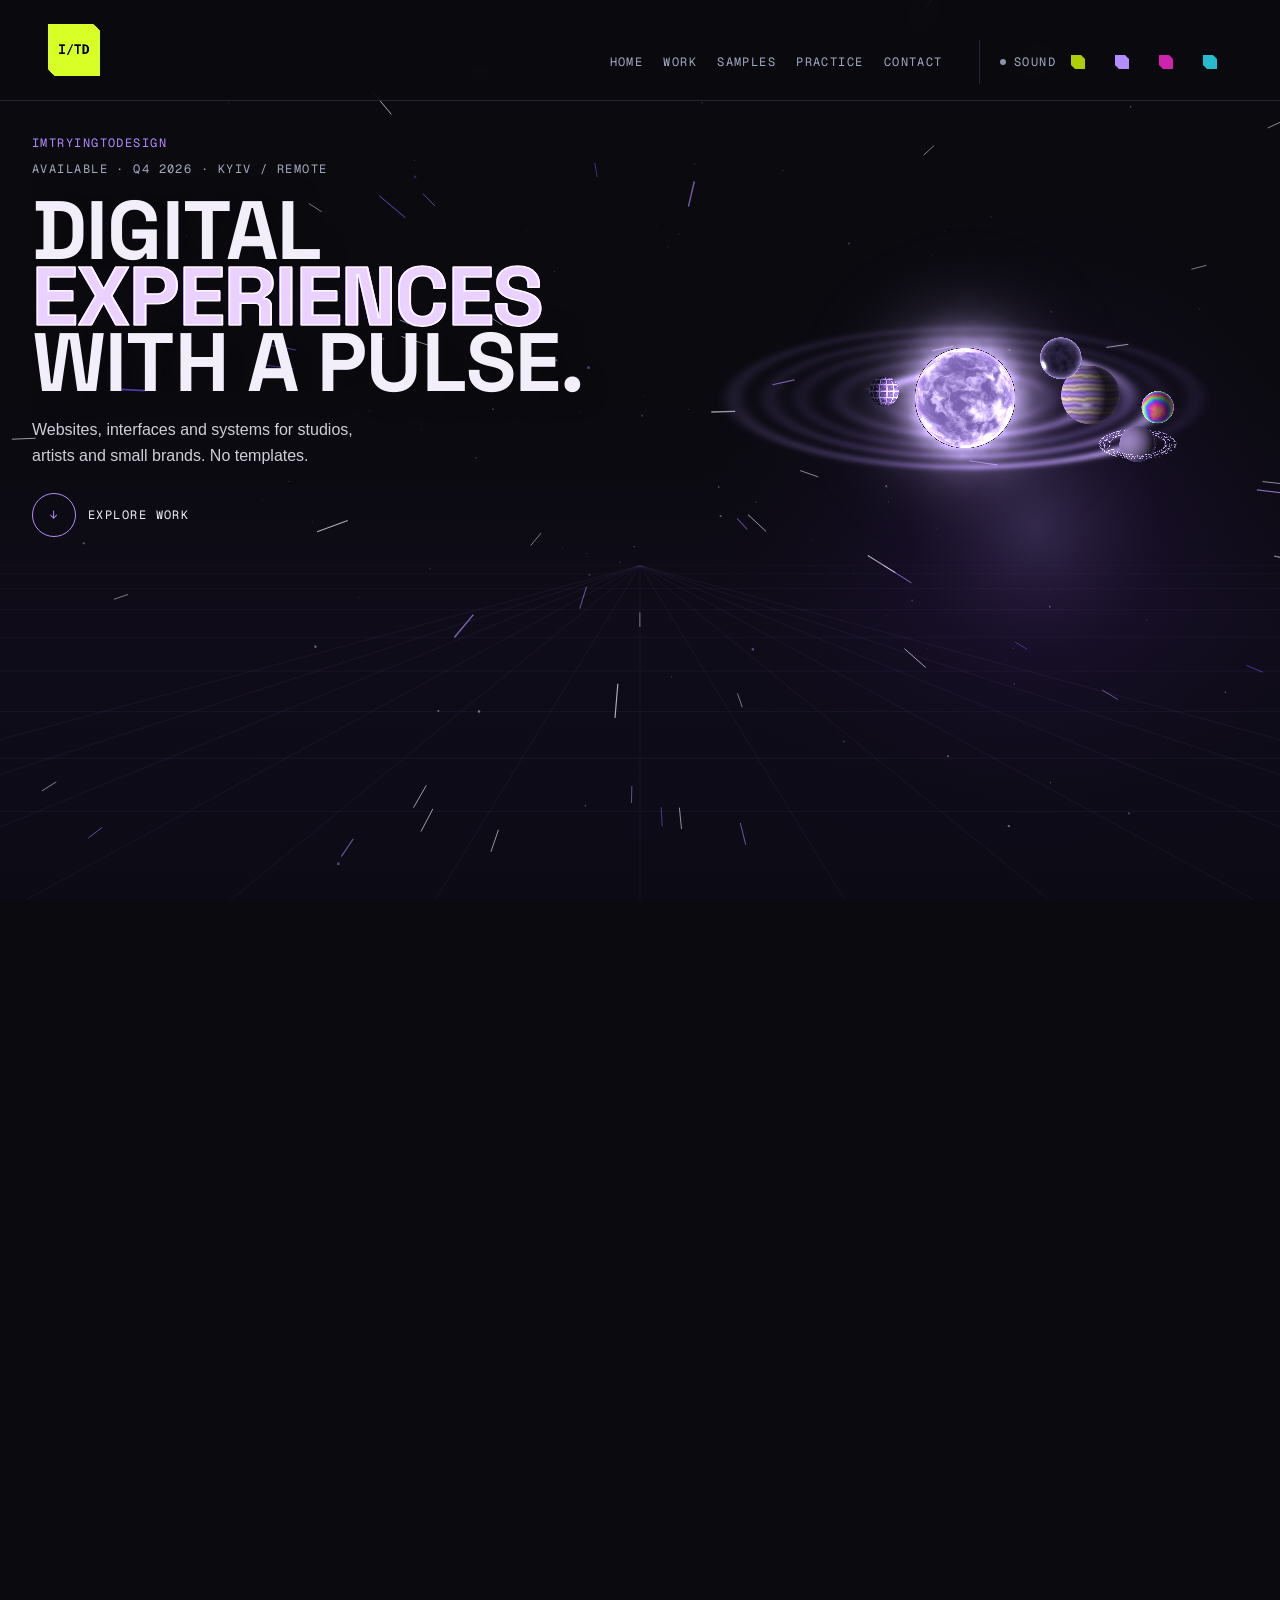
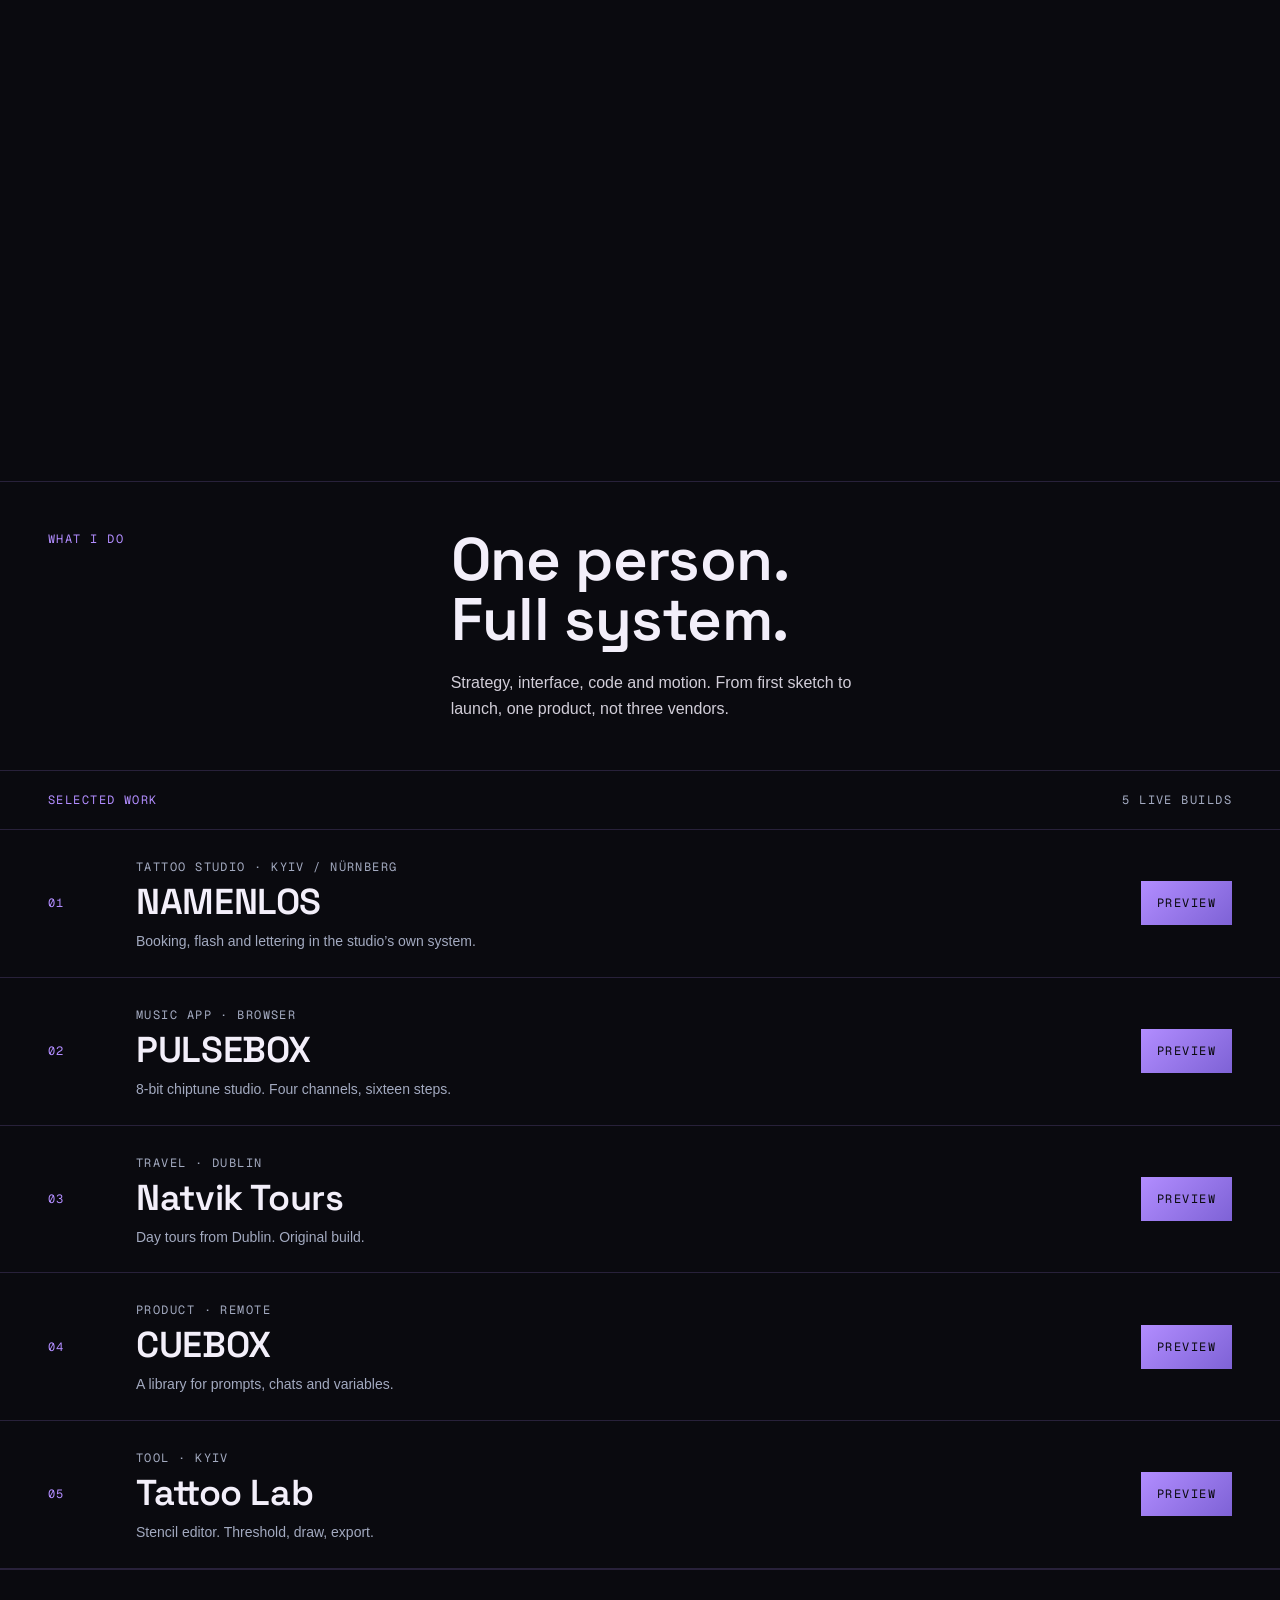
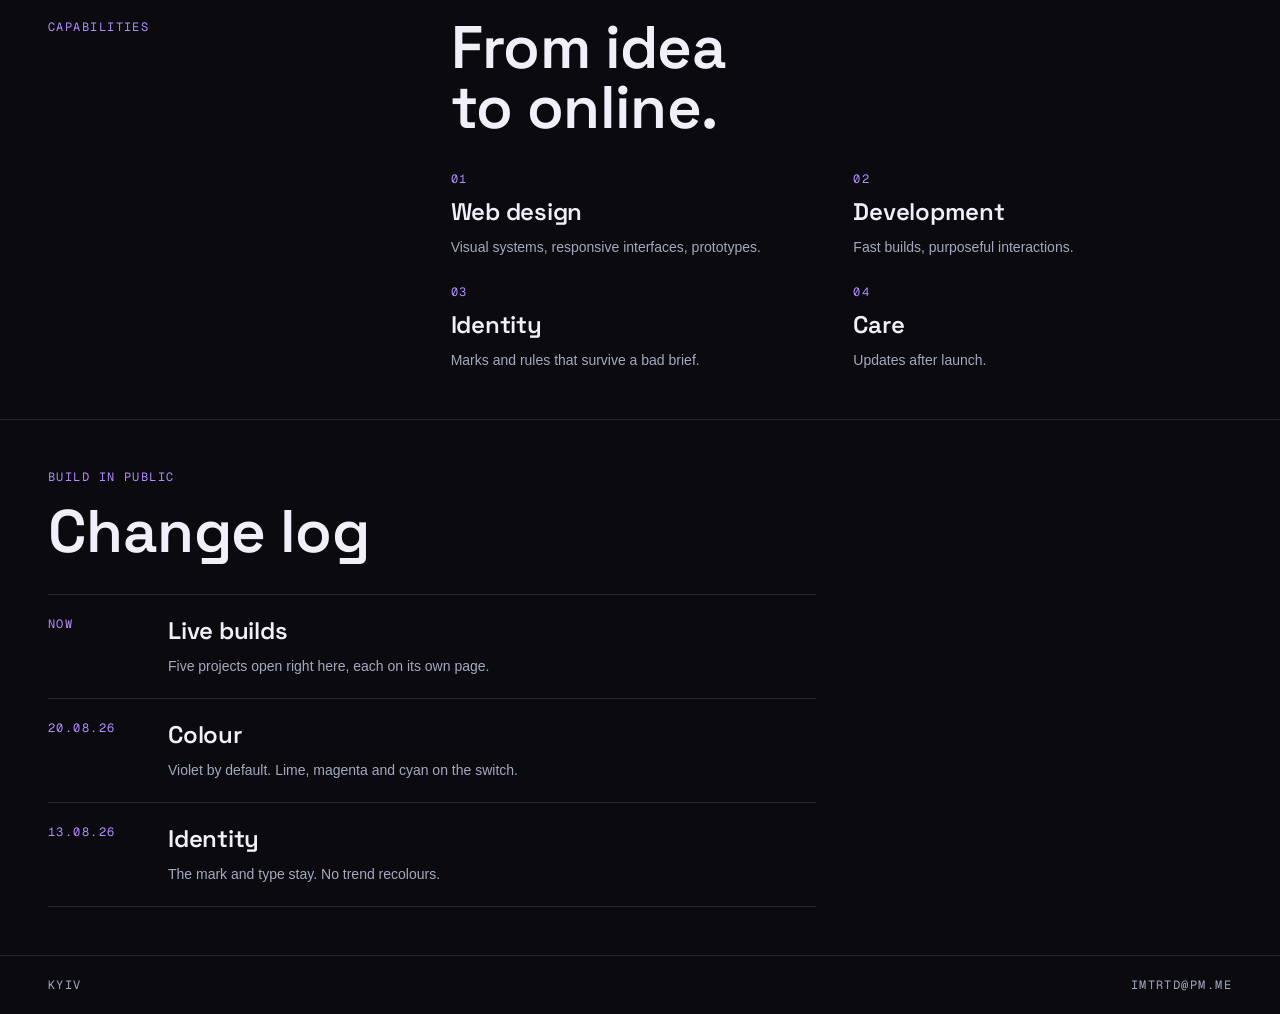
==== index.html @ 35fe30e4 "Merged studio site" ====
<!DOCTYPE html>

<html class="antialiased" lang="en"><head><script>try{var a=localStorage.getItem("imtrtd-accent");if(a==="lime"||a==="magenta"||a==="cyan")document.documentElement.dataset.accent=a}catch(e){}</script><meta content="summary_large_image" name="twitter:card"/><meta content="imtrtd.space" property="og:title"/><meta content="https://velvet-apex-iris-acorn.grok.me/og.jpg" property="og:image"/><meta content="1200" property="og:image:width"/><meta content="630" property="og:image:height"/><meta content="https://velvet-apex-iris-acorn.grok.me/x-banner.jpg" property="x:game:image"/><meta content="1200" property="x:game:image:width"/><meta content="264" property="x:game:image:height"/><meta charset="utf-8"/><meta content="width=device-width, initial-scale=1" name="viewport"/><link data-precedence="default" href="assets/styles-AITc7i4Y.css" rel="stylesheet"/><link data-precedence="default" href="https://fonts.googleapis.com/css2?family=Arimo:wght@400;500;600;700&amp;family=Geist+Mono:wght@400;600;700&amp;display=swap" rel="stylesheet"/><title>imtrtd.space</title><meta content="#0a0a0f" name="theme-color"/><meta content="imtrtd.space — Im Trying To Design. The studio site." name="description"/><link href="favicon.svg" rel="icon" type="image/svg+xml"/><link href="favicon-32x32.png" rel="icon" sizes="32x32" type="image/png"/><link href="favicon.ico" rel="icon" sizes="any"/><link href="apple-touch-icon.png" rel="apple-touch-icon"/><link href="https://fonts.googleapis.com" rel="preconnect"/><link crossorigin="anonymous" href="https://fonts.gstatic.com" rel="preconnect"/><link href="__grok/icon-180.png" rel="apple-touch-icon"/><meta content="imtrtd.space" name="apple-mobile-web-app-title"/><meta content="black" name="apple-mobile-web-app-status-bar-style"/><meta content="01a12a42-2c07-7f63-a3ba-faefddaf1310" name="grok-project-id"/><meta content="01a12a42-2c07-7f63-a3ba-faefddaf1310" property="grok:app_id"/><meta content="@Pseudocx" property="x:creator"/><meta content="2080774896229998592" property="x:creator:id"/><link href="assets/merge-palette.css" rel="stylesheet"/><link href="https://fonts.googleapis.com/css2?family=Space+Grotesk:wght@500;600;700&amp;display=swap" rel="stylesheet"/><script defer="" src="assets/studio.js"></script></head><body class="font-sans text-paper"><canvas aria-hidden="true" class="cosmos-field"></canvas><div class="site-layer"><!--$--><div class="min-h-dvh text-paper"><header class="sticky top-0 z-30 grid grid-cols-[1fr_auto] items-center gap-x-2 border-b border-hair bg-ink/80 px-4 pt-2 pb-1 backdrop-blur-md sm:px-6 lg:grid-cols-[auto_1fr_auto] lg:items-end lg:px-8 lg:py-4 xl:px-12"><a aria-current="page" aria-label="ImTryingToDesign, home" class="inline-flex min-w-0 items-center gap-2.5 py-2 sm:gap-3.5 active" data-fx="logo" data-status="active" href="index.html"><img alt="I/TD" class="logo-mark" src="logo-mark.png" width="56" height="56"/></a><div class="flex items-center"><button aria-pressed="false" class="label inline-flex h-11 items-center gap-2 text-mute transition-colors duration-200 hover:text-paper" data-sound="true" type="button"><span class="size-1.5 rounded-full bg-mute"></span><span class="max-[340px]:sr-only">Sound</span></button><div aria-label="Site colour" class="flex items-center" role="radiogroup"><button aria-checked="true" aria-label="Lime" class="grid size-9 place-items-center sm:size-11" data-fx="lime" role="radio" type="button"><span class="size-3.5 ring-2 ring-paper ring-offset-2 ring-offset-ink" style="background:#d8ff00;box-shadow:0 0 12px #d8ff00;clip-path:polygon(0 0, calc(100% - 4px) 0, 100% 4px, 100% 100%, 4px 100%, 0 calc(100% - 4px))"></span></button><button aria-checked="false" aria-label="Violet" class="grid size-9 place-items-center sm:size-11" data-fx="violet" role="radio" type="button"><span class="size-3.5 opacity-80" style="background:#bf00ff;clip-path:polygon(0 0, calc(100% - 4px) 0, 100% 4px, 100% 100%, 4px 100%, 0 calc(100% - 4px))"></span></button><button aria-checked="false" aria-label="Magenta" class="grid size-9 place-items-center sm:size-11" data-fx="magenta" role="radio" type="button"><span class="size-3.5 opacity-80" style="background:#ff2bd6;clip-path:polygon(0 0, calc(100% - 4px) 0, 100% 4px, 100% 100%, 4px 100%, 0 calc(100% - 4px))"></span></button><button aria-checked="false" aria-label="Cyan" class="grid size-9 place-items-center sm:size-11" data-fx="cyan" role="radio" type="button"><span class="size-3.5 opacity-80" style="background:#2ee9ff;clip-path:polygon(0 0, calc(100% - 4px) 0, 100% 4px, 100% 100%, 4px 100%, 0 calc(100% - 4px))"></span></button></div></div><nav class="col-span-2 -mx-4 flex gap-x-1 overflow-x-auto px-4 sm:-mx-6 sm:px-6 lg:col-span-1 lg:col-start-2 lg:row-start-1 lg:mx-0 lg:justify-end lg:gap-x-4 lg:overflow-visible lg:px-0 xl:gap-x-5"><a aria-current="page" class="label inline-flex h-11 shrink-0 items-center text-mute transition-colors duration-200 hover:text-paper data-[status=active]:text-paper active" data-fx="home" data-status="active" href="index.html">Home</a><a class="label inline-flex h-11 shrink-0 items-center text-mute transition-colors duration-200 hover:text-paper data-[status=active]:text-paper" data-fx="work" href="selected.html">Work</a><a class="label inline-flex h-11 shrink-0 items-center text-mute transition-colors duration-200 hover:text-paper data-[status=active]:text-paper" data-fx="samples" href="archive.html">Samples</a><a class="label inline-flex h-11 shrink-0 items-center text-mute transition-colors duration-200 hover:text-paper data-[status=active]:text-paper" data-fx="practice" href="practice.html">Practice</a><a class="label inline-flex h-11 shrink-0 items-center text-mute transition-colors duration-200 hover:text-paper data-[status=active]:text-paper" data-fx="contact" href="contact.html">Contact</a></nav></header><section class="pulse-stage" data-open="0" id="brief"><div class="pulse-pin"><div class="pulse-copy min-w-0"><p class="label text-signal">ImTryingToDesign</p><p class="label mt-2 text-mute">Available · Q4 2026 · Kyiv / Remote</p><h1 class="hero-title mt-4 sm:mt-5">DIGITAL<br/><span class="hero-glitch" data-text="EXPERIENCES">EXPERIENCES</span><br/>WITH A PULSE.</h1><p class="mt-5 max-w-[38ch] text-base leading-relaxed text-paper/80">Websites, interfaces and systems for studios, artists and small brands. No templates.</p><a class="label mt-6 inline-flex h-11 items-center gap-3 text-paper" data-fx="explore" href="index.html#work"><span class="grid size-11 place-items-center rounded-full border border-signal text-signal">↓</span>Explore work</a></div><div aria-hidden="true" class="pulse-figure"><canvas aria-hidden="true" class="pulse-shader absolute inset-0 h-full w-full touch-none"></canvas></div><div class="brief-panel"><p class="label text-signal">Brief</p><h2 class="mt-2 max-w-[14ch] font-display text-3xl font-semibold tracking-tight sm:text-4xl">Send a brief.</h2><form class="mt-4 grid gap-3"><div class="grid gap-3 sm:grid-cols-2"><label class="grid gap-1"><span class="label text-mute">Name</span><input autocomplete="name" class="brief-field" name="name" required=""/></label><label class="grid gap-1"><span class="label text-mute">Email / Telegram</span><input autocomplete="email" class="brief-field" name="contact" required=""/></label></div><label class="grid gap-1"><span class="label text-mute">Type</span><select class="brief-field" data-fx="job" name="task"><option selected="">Website</option><option>Identity</option><option>Interface</option><option>Tool</option><option>Other</option></select></label><label class="grid gap-1"><span class="label text-mute">Note</span><textarea class="brief-field resize-none" name="note" rows="2"></textarea></label><button class="label h-11 bg-signal px-5 text-ink" data-fx="send" type="submit">Send brief</button></form></div></div></section><section class="grid gap-6 border-t border-hair px-4 py-10 sm:px-6 sm:py-12 lg:grid-cols-12 lg:px-8 xl:px-12"><p class="label text-signal lg:col-span-4">What I do</p><div class="lg:col-span-8"><h2 class="font-display text-3xl font-semibold tracking-tight sm:text-4xl lg:text-6xl">One person.<br/>Full system.</h2><p class="mt-5 max-w-[46ch] text-base leading-relaxed text-paper/80">Strategy, interface, code and motion. From first sketch to launch, one product, not three vendors.</p></div></section><section class="border-t border-hair" id="work"><div class="flex flex-wrap items-baseline justify-between gap-3 px-4 py-5 sm:px-6 lg:px-8 xl:px-12"><p class="label text-signal">Selected work</p><p class="label text-mute">5<!-- --> live builds</p></div><ul class="border-t border-hair"><li class="work-row grid gap-3 border-b border-hair px-4 py-5 sm:px-6 md:grid-cols-[4.5rem_minmax(0,1fr)_auto] md:items-center md:gap-4 lg:px-8 lg:py-6 xl:px-12"><span class="label text-signal">01</span><span><span class="label text-mute">Tattoo studio<!-- --> · <!-- -->Kyiv / Nürnberg</span><span class="mt-1 block font-display text-2xl font-semibold tracking-tight break-words sm:text-3xl lg:text-4xl">NAMENLOS</span><span class="mt-2 block max-w-[54ch] text-sm leading-relaxed text-mute">Booking, flash and lettering in the studio’s own system.</span></span><a class="label inline-flex h-11 w-full shrink-0 items-center justify-center bg-signal px-4 text-ink transition-transform duration-200 ease-out hover:-translate-y-px md:w-auto" href="work/namenlos.html">Preview</a></li><li class="work-row grid gap-3 border-b border-hair px-4 py-5 sm:px-6 md:grid-cols-[4.5rem_minmax(0,1fr)_auto] md:items-center md:gap-4 lg:px-8 lg:py-6 xl:px-12"><span class="label text-signal">02</span><span><span class="label text-mute">Music app<!-- --> · <!-- -->Browser</span><span class="mt-1 block font-display text-2xl font-semibold tracking-tight break-words sm:text-3xl lg:text-4xl">PULSEBOX</span><span class="mt-2 block max-w-[54ch] text-sm leading-relaxed text-mute">8-bit chiptune studio. Four channels, sixteen steps.</span></span><a class="label inline-flex h-11 w-full shrink-0 items-center justify-center bg-signal px-4 text-ink transition-transform duration-200 ease-out hover:-translate-y-px md:w-auto" href="work/pulse-box.html">Preview</a></li><li class="work-row grid gap-3 border-b border-hair px-4 py-5 sm:px-6 md:grid-cols-[4.5rem_minmax(0,1fr)_auto] md:items-center md:gap-4 lg:px-8 lg:py-6 xl:px-12"><span class="label text-signal">03</span><span><span class="label text-mute">Travel<!-- --> · <!-- -->Dublin</span><span class="mt-1 block font-display text-2xl font-semibold tracking-tight break-words sm:text-3xl lg:text-4xl">Natvik Tours</span><span class="mt-2 block max-w-[54ch] text-sm leading-relaxed text-mute">Day tours from Dublin. Original build.</span></span><a class="label inline-flex h-11 w-full shrink-0 items-center justify-center bg-signal px-4 text-ink transition-transform duration-200 ease-out hover:-translate-y-px md:w-auto" href="work/natvik.html">Preview</a></li><li class="work-row grid gap-3 border-b border-hair px-4 py-5 sm:px-6 md:grid-cols-[4.5rem_minmax(0,1fr)_auto] md:items-center md:gap-4 lg:px-8 lg:py-6 xl:px-12"><span class="label text-signal">04</span><span><span class="label text-mute">Product<!-- --> · <!-- -->Remote</span><span class="mt-1 block font-display text-2xl font-semibold tracking-tight break-words sm:text-3xl lg:text-4xl">CUEBOX</span><span class="mt-2 block max-w-[54ch] text-sm leading-relaxed text-mute">A library for prompts, chats and variables.</span></span><a class="label inline-flex h-11 w-full shrink-0 items-center justify-center bg-signal px-4 text-ink transition-transform duration-200 ease-out hover:-translate-y-px md:w-auto" href="work/cuebox.html">Preview</a></li><li class="work-row grid gap-3 border-b border-hair px-4 py-5 sm:px-6 md:grid-cols-[4.5rem_minmax(0,1fr)_auto] md:items-center md:gap-4 lg:px-8 lg:py-6 xl:px-12"><span class="label text-signal">05</span><span><span class="label text-mute">Tool<!-- --> · <!-- -->Kyiv</span><span class="mt-1 block font-display text-2xl font-semibold tracking-tight break-words sm:text-3xl lg:text-4xl">Tattoo Lab</span><span class="mt-2 block max-w-[54ch] text-sm leading-relaxed text-mute">Stencil editor. Threshold, draw, export.</span></span><a class="label inline-flex h-11 w-full shrink-0 items-center justify-center bg-signal px-4 text-ink transition-transform duration-200 ease-out hover:-translate-y-px md:w-auto" href="work/lab.html">Preview</a></li></ul></section><section class="grid gap-6 border-t border-hair px-4 py-10 sm:px-6 sm:py-12 lg:grid-cols-12 lg:px-8 xl:px-12"><p class="label text-signal lg:col-span-4">Capabilities</p><div class="lg:col-span-8"><h2 class="font-display text-3xl font-semibold tracking-tight sm:text-4xl lg:text-6xl">From idea<br/>to online.</h2><ul class="mt-8 grid gap-6 sm:grid-cols-2"><li><p class="label text-signal">01</p><p class="mt-2 font-display text-2xl font-semibold">Web design</p><p class="mt-2 text-sm leading-relaxed text-mute">Visual systems, responsive interfaces, prototypes.</p></li><li><p class="label text-signal">02</p><p class="mt-2 font-display text-2xl font-semibold">Development</p><p class="mt-2 text-sm leading-relaxed text-mute">Fast builds, purposeful interactions.</p></li><li><p class="label text-signal">03</p><p class="mt-2 font-display text-2xl font-semibold">Identity</p><p class="mt-2 text-sm leading-relaxed text-mute">Marks and rules that survive a bad brief.</p></li><li><p class="label text-signal">04</p><p class="mt-2 font-display text-2xl font-semibold">Care</p><p class="mt-2 text-sm leading-relaxed text-mute">Updates after launch.</p></li></ul></div></section><section class="border-t border-hair px-4 py-10 sm:px-6 sm:py-12 lg:px-8 xl:px-12"><p class="label text-signal">Build in public</p><h2 class="mt-4 font-display text-3xl font-semibold tracking-tight sm:text-4xl lg:text-6xl">Change log</h2><ol class="mt-8 max-w-3xl border-t border-hair"><li class="grid gap-2 border-b border-hair py-5 md:grid-cols-[7rem_1fr]"><span class="label text-signal">Now</span><span><span class="font-display text-2xl font-semibold">Live builds</span><span class="mt-2 block max-w-[52ch] text-sm leading-relaxed text-mute">Five projects open right here, each on its own page.</span></span></li><li class="grid gap-2 border-b border-hair py-5 md:grid-cols-[7rem_1fr]"><span class="label text-signal">20.08.26</span><span><span class="font-display text-2xl font-semibold">Colour</span><span class="mt-2 block max-w-[52ch] text-sm leading-relaxed text-mute">Violet by default. Lime, magenta and cyan on the switch.</span></span></li><li class="grid gap-2 border-b border-hair py-5 md:grid-cols-[7rem_1fr]"><span class="label text-signal">13.08.26</span><span><span class="font-display text-2xl font-semibold">Identity</span><span class="mt-2 block max-w-[52ch] text-sm leading-relaxed text-mute">The mark and type stay. No trend recolours.</span></span></li></ol></section><footer class="flex flex-wrap items-baseline justify-between gap-3 border-t border-hair px-4 py-5 sm:px-6 lg:px-8 xl:px-12"><p class="label text-mute">Kyiv</p><a class="label text-mute transition-colors duration-200 hover:text-paper" data-fx="mail" href="mailto:imtrtd@pm.me">imtrtd@pm.me</a></footer></div><!--/$--></div></body></html>
---- assets/merge-palette.css ----
/* Merge layer: old imtrtd.space palette on the new structure */
html,html:root{
  --color-ink:#0a0a0f; --color-ink-soft:#14141c; --color-paper:#f3effa;
  --color-mute:#8b93a7; --color-fog:#c8cedb; --color-signal:#b28dff;
  --color-signal-deep:#7b5cff; --color-hair:rgba(178,141,255,.18);
}
html,body{background:#0a0a0f;color:#f3effa}
body{background:
  radial-gradient(60rem 40rem at 85% -10%,rgba(123,92,255,.18),transparent 60%),
  radial-gradient(50rem 35rem at -10% 110%,rgba(178,141,255,.10),transparent 60%),#0a0a0f fixed}
::selection{color:#0a0a0f;background:var(--color-signal)}
header.sticky{background:rgba(10,10,15,.82)!important;border-bottom-color:rgba(178,141,255,.18)!important}
/* blend: old Space Grotesk for display type, new Arimo/Geist Mono for body/labels */
.font-display,h1,h2,h3{font-family:"Space Grotesk",Arial,"Arimo",sans-serif!important;letter-spacing:-.01em}
.bg-signal{background:linear-gradient(135deg,var(--color-signal),color-mix(in oklab,var(--color-signal) 60%,#3b1d99))!important;color:#0a0a0f!important}
.bg-signal:hover{box-shadow:0 0 24px color-mix(in oklab,var(--color-signal) 45%,transparent)}
.work-row:hover{background:#14141c}
.text-signal{color:var(--color-signal)!important}
.border-hair{border-color:rgba(178,141,255,.18)!important}

/* accent alternatives (original options) */
html[data-accent=lime]{--color-signal:#d8ff00}
html[data-accent=magenta]{--color-signal:#ff2bd6}
html[data-accent=cyan]{--color-signal:#2ee9ff}
html[data-accent=violet]{--color-signal:#b28dff}
html{background:#0a0a0f}
.hero-glitch{text-shadow:-1px 0 #7b5cff,1px 0 var(--color-signal)}
.hero-glitch:before{color:#7b5cff}.hero-glitch:after{color:var(--color-signal)}.hero-glitch:hover{color:var(--color-signal)}
.preview-frame{opacity:0;transition:opacity .45s}.preview-frame.is-loaded{opacity:1}
.opening-label{transition:opacity .3s}.opening-label.is-hidden{opacity:0}
[data-sound][aria-pressed=true] .rounded-full{background:var(--color-signal);box-shadow:0 0 8px var(--color-signal)}
/* text & label readability pass */
.logo-mark{width:44px;height:44px;display:block;flex-shrink:0}
@media(min-width:1024px){.logo-mark{width:52px;height:52px}}
.label{font-size:.75rem!important;letter-spacing:.12em!important;line-height:1.5}
.text-mute{color:#a3aac0!important}
.text-paper\/80{color:rgba(243,239,250,.86)!important}
.hero-title{text-shadow:0 2px 24px rgba(10,10,15,.6)}
.pulse-copy p.label,.pulse-copy p{position:relative;z-index:2}
@media(max-width:1023px){
  header nav{gap:.25rem 1.1rem!important;flex-wrap:wrap;overflow:visible!important}
  [aria-label="Site colour"] button{width:2rem!important;height:2.25rem!important}
  .pulse-figure{opacity:.9}
}
@media(max-width:420px){.pulse-copy .hero-title{font-size:3rem;line-height:.95}}
@media(min-width:1024px){[data-sound]{margin-left:1.75rem;padding-left:1.25rem;border-left:1px solid rgba(178,141,255,.2)}}
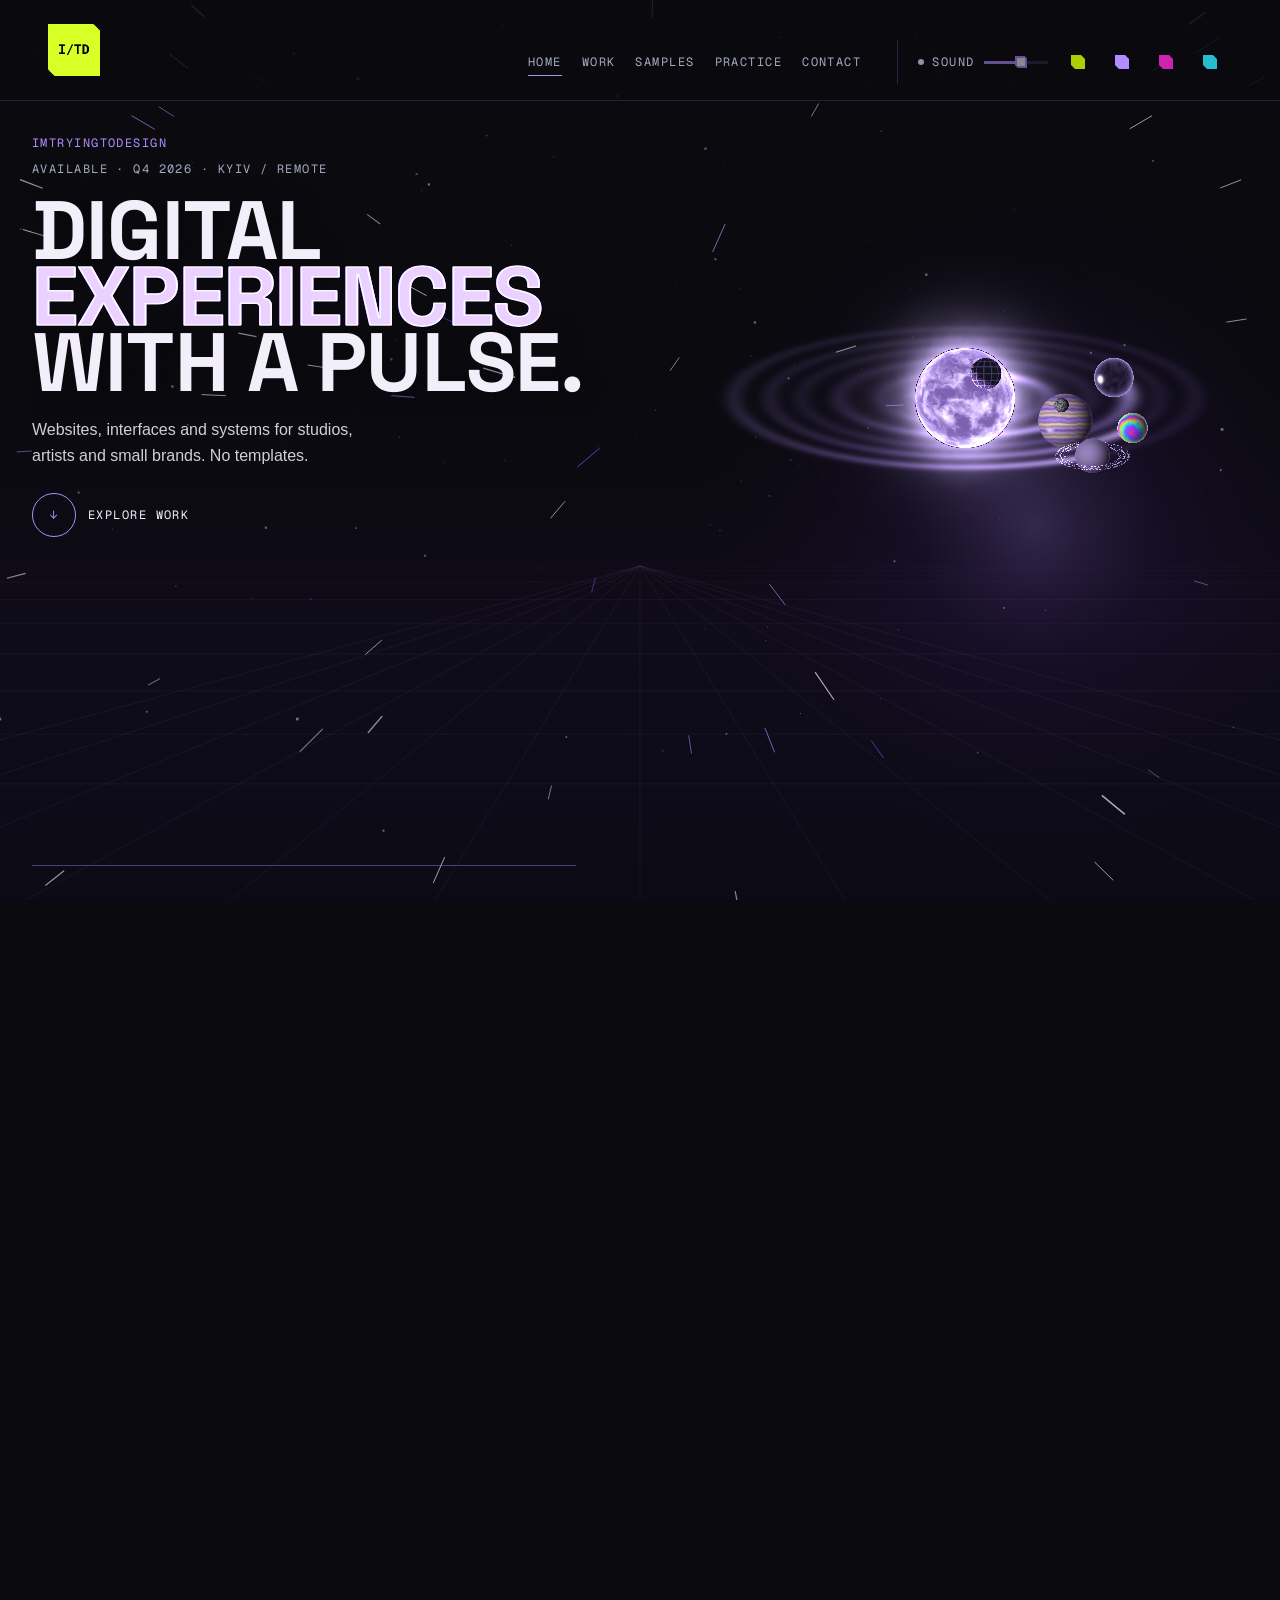
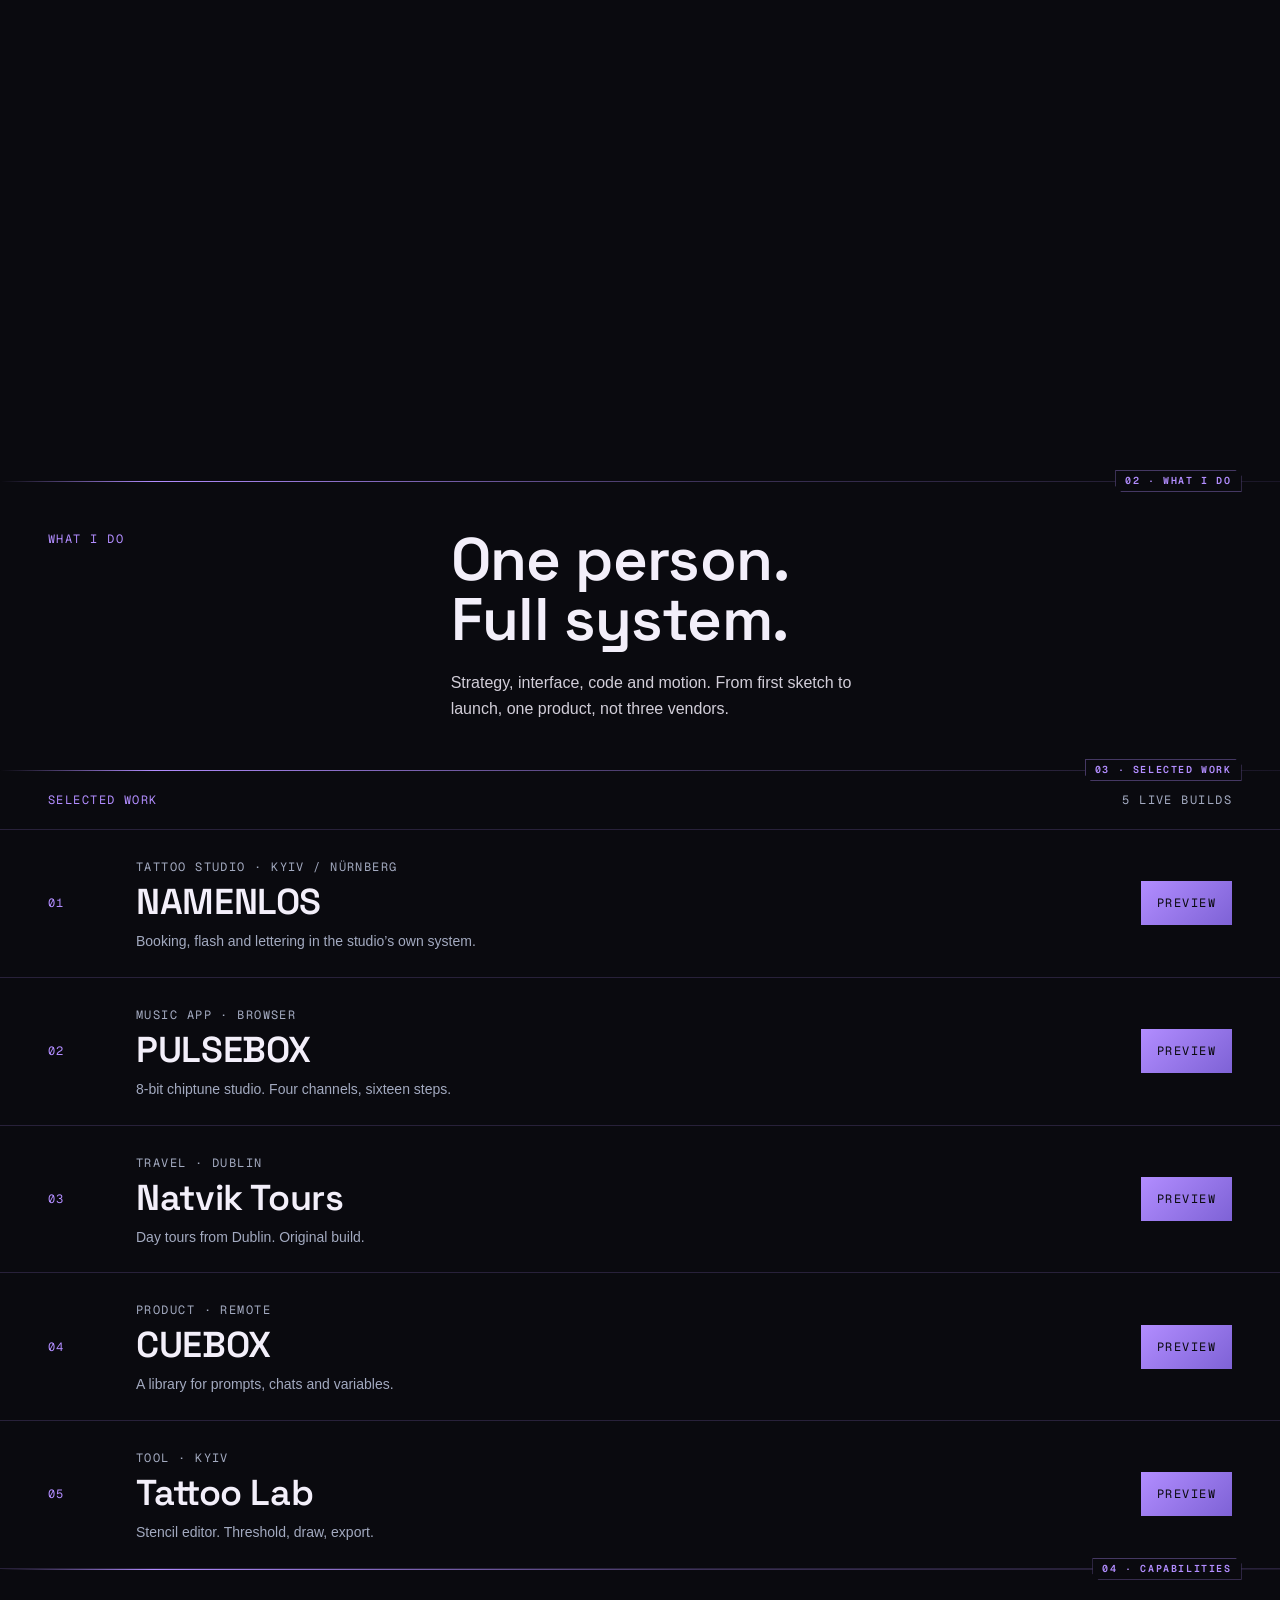
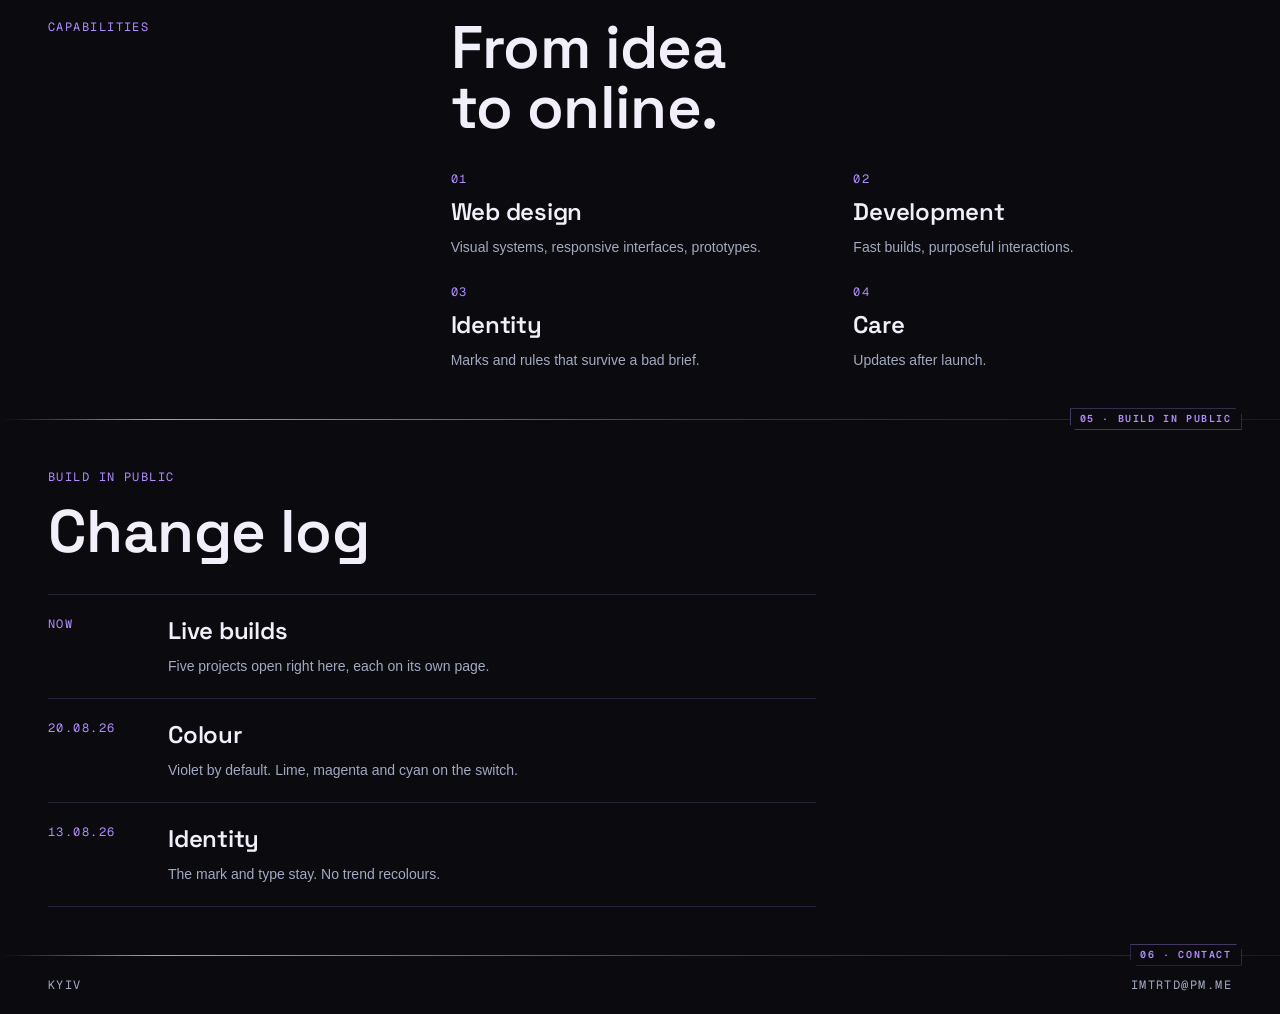
==== commit d127d61c: "Fix subpath assets for demo sites, soften reduced-motion, touch scroll on hero, per-accent chiptune " ====
--- a/index.html
+++ b/index.html
@@ -1,3 +1,3 @@
 <!DOCTYPE html>
 
-<html class="antialiased" lang="en"><head><script>try{var a=localStorage.getItem("imtrtd-accent");if(a==="lime"||a==="magenta"||a==="cyan")document.documentElement.dataset.accent=a}catch(e){}</script><meta content="summary_large_image" name="twitter:card"/><meta content="imtrtd.space" property="og:title"/><meta content="https://velvet-apex-iris-acorn.grok.me/og.jpg" property="og:image"/><meta content="1200" property="og:image:width"/><meta content="630" property="og:image:height"/><meta content="https://velvet-apex-iris-acorn.grok.me/x-banner.jpg" property="x:game:image"/><meta content="1200" property="x:game:image:width"/><meta content="264" property="x:game:image:height"/><meta charset="utf-8"/><meta content="width=device-width, initial-scale=1" name="viewport"/><link data-precedence="default" href="assets/styles-AITc7i4Y.css" rel="stylesheet"/><link data-precedence="default" href="https://fonts.googleapis.com/css2?family=Arimo:wght@400;500;600;700&amp;family=Geist+Mono:wght@400;600;700&amp;display=swap" rel="stylesheet"/><title>imtrtd.space</title><meta content="#0a0a0f" name="theme-color"/><meta content="imtrtd.space — Im Trying To Design. The studio site." name="description"/><link href="favicon.svg" rel="icon" type="image/svg+xml"/><link href="favicon-32x32.png" rel="icon" sizes="32x32" type="image/png"/><link href="favicon.ico" rel="icon" sizes="any"/><link href="apple-touch-icon.png" rel="apple-touch-icon"/><link href="https://fonts.googleapis.com" rel="preconnect"/><link crossorigin="anonymous" href="https://fonts.gstatic.com" rel="preconnect"/><link href="__grok/icon-180.png" rel="apple-touch-icon"/><meta content="imtrtd.space" name="apple-mobile-web-app-title"/><meta content="black" name="apple-mobile-web-app-status-bar-style"/><meta content="01a12a42-2c07-7f63-a3ba-faefddaf1310" name="grok-project-id"/><meta content="01a12a42-2c07-7f63-a3ba-faefddaf1310" property="grok:app_id"/><meta content="@Pseudocx" property="x:creator"/><meta content="2080774896229998592" property="x:creator:id"/><link href="assets/merge-palette.css" rel="stylesheet"/><link href="https://fonts.googleapis.com/css2?family=Space+Grotesk:wght@500;600;700&amp;display=swap" rel="stylesheet"/><script defer="" src="assets/studio.js"></script></head><body class="font-sans text-paper"><canvas aria-hidden="true" class="cosmos-field"></canvas><div class="site-layer"><!--$--><div class="min-h-dvh text-paper"><header class="sticky top-0 z-30 grid grid-cols-[1fr_auto] items-center gap-x-2 border-b border-hair bg-ink/80 px-4 pt-2 pb-1 backdrop-blur-md sm:px-6 lg:grid-cols-[auto_1fr_auto] lg:items-end lg:px-8 lg:py-4 xl:px-12"><a aria-current="page" aria-label="ImTryingToDesign, home" class="inline-flex min-w-0 items-center gap-2.5 py-2 sm:gap-3.5 active" data-fx="logo" data-status="active" href="index.html"><img alt="I/TD" class="logo-mark" src="logo-mark.png" width="56" height="56"/></a><div class="flex items-center"><button aria-pressed="false" class="label inline-flex h-11 items-center gap-2 text-mute transition-colors duration-200 hover:text-paper" data-sound="true" type="button"><span class="size-1.5 rounded-full bg-mute"></span><span class="max-[340px]:sr-only">Sound</span></button><div aria-label="Site colour" class="flex items-center" role="radiogroup"><button aria-checked="true" aria-label="Lime" class="grid size-9 place-items-center sm:size-11" data-fx="lime" role="radio" type="button"><span class="size-3.5 ring-2 ring-paper ring-offset-2 ring-offset-ink" style="background:#d8ff00;box-shadow:0 0 12px #d8ff00;clip-path:polygon(0 0, calc(100% - 4px) 0, 100% 4px, 100% 100%, 4px 100%, 0 calc(100% - 4px))"></span></button><button aria-checked="false" aria-label="Violet" class="grid size-9 place-items-center sm:size-11" data-fx="violet" role="radio" type="button"><span class="size-3.5 opacity-80" style="background:#bf00ff;clip-path:polygon(0 0, calc(100% - 4px) 0, 100% 4px, 100% 100%, 4px 100%, 0 calc(100% - 4px))"></span></button><button aria-checked="false" aria-label="Magenta" class="grid size-9 place-items-center sm:size-11" data-fx="magenta" role="radio" type="button"><span class="size-3.5 opacity-80" style="background:#ff2bd6;clip-path:polygon(0 0, calc(100% - 4px) 0, 100% 4px, 100% 100%, 4px 100%, 0 calc(100% - 4px))"></span></button><button aria-checked="false" aria-label="Cyan" class="grid size-9 place-items-center sm:size-11" data-fx="cyan" role="radio" type="button"><span class="size-3.5 opacity-80" style="background:#2ee9ff;clip-path:polygon(0 0, calc(100% - 4px) 0, 100% 4px, 100% 100%, 4px 100%, 0 calc(100% - 4px))"></span></button></div></div><nav class="col-span-2 -mx-4 flex gap-x-1 overflow-x-auto px-4 sm:-mx-6 sm:px-6 lg:col-span-1 lg:col-start-2 lg:row-start-1 lg:mx-0 lg:justify-end lg:gap-x-4 lg:overflow-visible lg:px-0 xl:gap-x-5"><a aria-current="page" class="label inline-flex h-11 shrink-0 items-center text-mute transition-colors duration-200 hover:text-paper data-[status=active]:text-paper active" data-fx="home" data-status="active" href="index.html">Home</a><a class="label inline-flex h-11 shrink-0 items-center text-mute transition-colors duration-200 hover:text-paper data-[status=active]:text-paper" data-fx="work" href="selected.html">Work</a><a class="label inline-flex h-11 shrink-0 items-center text-mute transition-colors duration-200 hover:text-paper data-[status=active]:text-paper" data-fx="samples" href="archive.html">Samples</a><a class="label inline-flex h-11 shrink-0 items-center text-mute transition-colors duration-200 hover:text-paper data-[status=active]:text-paper" data-fx="practice" href="practice.html">Practice</a><a class="label inline-flex h-11 shrink-0 items-center text-mute transition-colors duration-200 hover:text-paper data-[status=active]:text-paper" data-fx="contact" href="contact.html">Contact</a></nav></header><section class="pulse-stage" data-open="0" id="brief"><div class="pulse-pin"><div class="pulse-copy min-w-0"><p class="label text-signal">ImTryingToDesign</p><p class="label mt-2 text-mute">Available · Q4 2026 · Kyiv / Remote</p><h1 class="hero-title mt-4 sm:mt-5">DIGITAL<br/><span class="hero-glitch" data-text="EXPERIENCES">EXPERIENCES</span><br/>WITH A PULSE.</h1><p class="mt-5 max-w-[38ch] text-base leading-relaxed text-paper/80">Websites, interfaces and systems for studios, artists and small brands. No templates.</p><a class="label mt-6 inline-flex h-11 items-center gap-3 text-paper" data-fx="explore" href="index.html#work"><span class="grid size-11 place-items-center rounded-full border border-signal text-signal">↓</span>Explore work</a></div><div aria-hidden="true" class="pulse-figure"><canvas aria-hidden="true" class="pulse-shader absolute inset-0 h-full w-full touch-none"></canvas></div><div class="brief-panel"><p class="label text-signal">Brief</p><h2 class="mt-2 max-w-[14ch] font-display text-3xl font-semibold tracking-tight sm:text-4xl">Send a brief.</h2><form class="mt-4 grid gap-3"><div class="grid gap-3 sm:grid-cols-2"><label class="grid gap-1"><span class="label text-mute">Name</span><input autocomplete="name" class="brief-field" name="name" required=""/></label><label class="grid gap-1"><span class="label text-mute">Email / Telegram</span><input autocomplete="email" class="brief-field" name="contact" required=""/></label></div><label class="grid gap-1"><span class="label text-mute">Type</span><select class="brief-field" data-fx="job" name="task"><option selected="">Website</option><option>Identity</option><option>Interface</option><option>Tool</option><option>Other</option></select></label><label class="grid gap-1"><span class="label text-mute">Note</span><textarea class="brief-field resize-none" name="note" rows="2"></textarea></label><button class="label h-11 bg-signal px-5 text-ink" data-fx="send" type="submit">Send brief</button></form></div></div></section><section class="grid gap-6 border-t border-hair px-4 py-10 sm:px-6 sm:py-12 lg:grid-cols-12 lg:px-8 xl:px-12"><p class="label text-signal lg:col-span-4">What I do</p><div class="lg:col-span-8"><h2 class="font-display text-3xl font-semibold tracking-tight sm:text-4xl lg:text-6xl">One person.<br/>Full system.</h2><p class="mt-5 max-w-[46ch] text-base leading-relaxed text-paper/80">Strategy, interface, code and motion. From first sketch to launch, one product, not three vendors.</p></div></section><section class="border-t border-hair" id="work"><div class="flex flex-wrap items-baseline justify-between gap-3 px-4 py-5 sm:px-6 lg:px-8 xl:px-12"><p class="label text-signal">Selected work</p><p class="label text-mute">5<!-- --> live builds</p></div><ul class="border-t border-hair"><li class="work-row grid gap-3 border-b border-hair px-4 py-5 sm:px-6 md:grid-cols-[4.5rem_minmax(0,1fr)_auto] md:items-center md:gap-4 lg:px-8 lg:py-6 xl:px-12"><span class="label text-signal">01</span><span><span class="label text-mute">Tattoo studio<!-- --> · <!-- -->Kyiv / Nürnberg</span><span class="mt-1 block font-display text-2xl font-semibold tracking-tight break-words sm:text-3xl lg:text-4xl">NAMENLOS</span><span class="mt-2 block max-w-[54ch] text-sm leading-relaxed text-mute">Booking, flash and lettering in the studio’s own system.</span></span><a class="label inline-flex h-11 w-full shrink-0 items-center justify-center bg-signal px-4 text-ink transition-transform duration-200 ease-out hover:-translate-y-px md:w-auto" href="work/namenlos.html">Preview</a></li><li class="work-row grid gap-3 border-b border-hair px-4 py-5 sm:px-6 md:grid-cols-[4.5rem_minmax(0,1fr)_auto] md:items-center md:gap-4 lg:px-8 lg:py-6 xl:px-12"><span class="label text-signal">02</span><span><span class="label text-mute">Music app<!-- --> · <!-- -->Browser</span><span class="mt-1 block font-display text-2xl font-semibold tracking-tight break-words sm:text-3xl lg:text-4xl">PULSEBOX</span><span class="mt-2 block max-w-[54ch] text-sm leading-relaxed text-mute">8-bit chiptune studio. Four channels, sixteen steps.</span></span><a class="label inline-flex h-11 w-full shrink-0 items-center justify-center bg-signal px-4 text-ink transition-transform duration-200 ease-out hover:-translate-y-px md:w-auto" href="work/pulse-box.html">Preview</a></li><li class="work-row grid gap-3 border-b border-hair px-4 py-5 sm:px-6 md:grid-cols-[4.5rem_minmax(0,1fr)_auto] md:items-center md:gap-4 lg:px-8 lg:py-6 xl:px-12"><span class="label text-signal">03</span><span><span class="label text-mute">Travel<!-- --> · <!-- -->Dublin</span><span class="mt-1 block font-display text-2xl font-semibold tracking-tight break-words sm:text-3xl lg:text-4xl">Natvik Tours</span><span class="mt-2 block max-w-[54ch] text-sm leading-relaxed text-mute">Day tours from Dublin. Original build.</span></span><a class="label inline-flex h-11 w-full shrink-0 items-center justify-center bg-signal px-4 text-ink transition-transform duration-200 ease-out hover:-translate-y-px md:w-auto" href="work/natvik.html">Preview</a></li><li class="work-row grid gap-3 border-b border-hair px-4 py-5 sm:px-6 md:grid-cols-[4.5rem_minmax(0,1fr)_auto] md:items-center md:gap-4 lg:px-8 lg:py-6 xl:px-12"><span class="label text-signal">04</span><span><span class="label text-mute">Product<!-- --> · <!-- -->Remote</span><span class="mt-1 block font-display text-2xl font-semibold tracking-tight break-words sm:text-3xl lg:text-4xl">CUEBOX</span><span class="mt-2 block max-w-[54ch] text-sm leading-relaxed text-mute">A library for prompts, chats and variables.</span></span><a class="label inline-flex h-11 w-full shrink-0 items-center justify-center bg-signal px-4 text-ink transition-transform duration-200 ease-out hover:-translate-y-px md:w-auto" href="work/cuebox.html">Preview</a></li><li class="work-row grid gap-3 border-b border-hair px-4 py-5 sm:px-6 md:grid-cols-[4.5rem_minmax(0,1fr)_auto] md:items-center md:gap-4 lg:px-8 lg:py-6 xl:px-12"><span class="label text-signal">05</span><span><span class="label text-mute">Tool<!-- --> · <!-- -->Kyiv</span><span class="mt-1 block font-display text-2xl font-semibold tracking-tight break-words sm:text-3xl lg:text-4xl">Tattoo Lab</span><span class="mt-2 block max-w-[54ch] text-sm leading-relaxed text-mute">Stencil editor. Threshold, draw, export.</span></span><a class="label inline-flex h-11 w-full shrink-0 items-center justify-center bg-signal px-4 text-ink transition-transform duration-200 ease-out hover:-translate-y-px md:w-auto" href="work/lab.html">Preview</a></li></ul></section><section class="grid gap-6 border-t border-hair px-4 py-10 sm:px-6 sm:py-12 lg:grid-cols-12 lg:px-8 xl:px-12"><p class="label text-signal lg:col-span-4">Capabilities</p><div class="lg:col-span-8"><h2 class="font-display text-3xl font-semibold tracking-tight sm:text-4xl lg:text-6xl">From idea<br/>to online.</h2><ul class="mt-8 grid gap-6 sm:grid-cols-2"><li><p class="label text-signal">01</p><p class="mt-2 font-display text-2xl font-semibold">Web design</p><p class="mt-2 text-sm leading-relaxed text-mute">Visual systems, responsive interfaces, prototypes.</p></li><li><p class="label text-signal">02</p><p class="mt-2 font-display text-2xl font-semibold">Development</p><p class="mt-2 text-sm leading-relaxed text-mute">Fast builds, purposeful interactions.</p></li><li><p class="label text-signal">03</p><p class="mt-2 font-display text-2xl font-semibold">Identity</p><p class="mt-2 text-sm leading-relaxed text-mute">Marks and rules that survive a bad brief.</p></li><li><p class="label text-signal">04</p><p class="mt-2 font-display text-2xl font-semibold">Care</p><p class="mt-2 text-sm leading-relaxed text-mute">Updates after launch.</p></li></ul></div></section><section class="border-t border-hair px-4 py-10 sm:px-6 sm:py-12 lg:px-8 xl:px-12"><p class="label text-signal">Build in public</p><h2 class="mt-4 font-display text-3xl font-semibold tracking-tight sm:text-4xl lg:text-6xl">Change log</h2><ol class="mt-8 max-w-3xl border-t border-hair"><li class="grid gap-2 border-b border-hair py-5 md:grid-cols-[7rem_1fr]"><span class="label text-signal">Now</span><span><span class="font-display text-2xl font-semibold">Live builds</span><span class="mt-2 block max-w-[52ch] text-sm leading-relaxed text-mute">Five projects open right here, each on its own page.</span></span></li><li class="grid gap-2 border-b border-hair py-5 md:grid-cols-[7rem_1fr]"><span class="label text-signal">20.08.26</span><span><span class="font-display text-2xl font-semibold">Colour</span><span class="mt-2 block max-w-[52ch] text-sm leading-relaxed text-mute">Violet by default. Lime, magenta and cyan on the switch.</span></span></li><li class="grid gap-2 border-b border-hair py-5 md:grid-cols-[7rem_1fr]"><span class="label text-signal">13.08.26</span><span><span class="font-display text-2xl font-semibold">Identity</span><span class="mt-2 block max-w-[52ch] text-sm leading-relaxed text-mute">The mark and type stay. No trend recolours.</span></span></li></ol></section><footer class="flex flex-wrap items-baseline justify-between gap-3 border-t border-hair px-4 py-5 sm:px-6 lg:px-8 xl:px-12"><p class="label text-mute">Kyiv</p><a class="label text-mute transition-colors duration-200 hover:text-paper" data-fx="mail" href="mailto:imtrtd@pm.me">imtrtd@pm.me</a></footer></div><!--/$--></div></body></html>+<html class="antialiased" lang="en"><head><script>try{var a=localStorage.getItem("imtrtd-accent");if(a==="lime"||a==="magenta"||a==="cyan")document.documentElement.dataset.accent=a}catch(e){}</script><meta content="summary_large_image" name="twitter:card"/><meta content="imtrtd.space" property="og:title"/><meta content="https://velvet-apex-iris-acorn.grok.me/og.jpg" property="og:image"/><meta content="1200" property="og:image:width"/><meta content="630" property="og:image:height"/><meta content="https://velvet-apex-iris-acorn.grok.me/x-banner.jpg" property="x:game:image"/><meta content="1200" property="x:game:image:width"/><meta content="264" property="x:game:image:height"/><meta charset="utf-8"/><meta content="width=device-width, initial-scale=1" name="viewport"/><link data-precedence="default" href="assets/styles-AITc7i4Y.css" rel="stylesheet"/><link data-precedence="default" href="https://fonts.googleapis.com/css2?family=Arimo:wght@400;500;600;700&amp;family=Geist+Mono:wght@400;600;700&amp;display=swap" rel="stylesheet"/><title>imtrtd.space</title><meta content="#0a0a0f" name="theme-color"/><meta content="imtrtd.space — Im Trying To Design. The studio site." name="description"/><link href="favicon.svg" rel="icon" type="image/svg+xml"/><link href="favicon-32x32.png" rel="icon" sizes="32x32" type="image/png"/><link href="favicon.ico" rel="icon" sizes="any"/><link href="apple-touch-icon.png" rel="apple-touch-icon"/><link href="https://fonts.googleapis.com" rel="preconnect"/><link crossorigin="anonymous" href="https://fonts.gstatic.com" rel="preconnect"/><link href="__grok/icon-180.png" rel="apple-touch-icon"/><meta content="imtrtd.space" name="apple-mobile-web-app-title"/><meta content="black" name="apple-mobile-web-app-status-bar-style"/><meta content="01a12a42-2c07-7f63-a3ba-faefddaf1310" name="grok-project-id"/><meta content="01a12a42-2c07-7f63-a3ba-faefddaf1310" property="grok:app_id"/><meta content="@Pseudocx" property="x:creator"/><meta content="2080774896229998592" property="x:creator:id"/><link href="assets/merge-palette.css" rel="stylesheet"/><link href="https://fonts.googleapis.com/css2?family=Space+Grotesk:wght@500;600;700&amp;display=swap" rel="stylesheet"/><script defer="" src="assets/studio.js"></script></head><body class="font-sans text-paper"><canvas aria-hidden="true" class="cosmos-field"></canvas><div class="site-layer"><!--$--><div class="min-h-dvh text-paper"><header class="sticky top-0 z-30 grid grid-cols-[1fr_auto] items-center gap-x-2 border-b border-hair bg-ink/80 px-4 pt-2 pb-1 backdrop-blur-md sm:px-6 lg:grid-cols-[auto_1fr_auto] lg:items-end lg:px-8 lg:py-4 xl:px-12"><a aria-current="page" aria-label="ImTryingToDesign, home" class="inline-flex min-w-0 items-center gap-2.5 py-2 sm:gap-3.5 active" data-fx="logo" data-status="active" href="index.html"><img alt="I/TD" class="logo-mark" height="56" src="logo-mark.png" width="56"/></a><div class="flex items-center"><button aria-pressed="false" class="label inline-flex h-11 items-center gap-2 text-mute transition-colors duration-200 hover:text-paper" data-sound="true" type="button"><span class="size-1.5 rounded-full bg-mute"></span><span class="max-[340px]:sr-only">Sound</span></button><div aria-label="Site colour" class="flex items-center" role="radiogroup"><button aria-checked="true" aria-label="Lime" class="grid size-9 place-items-center sm:size-11" data-fx="lime" role="radio" type="button"><span class="size-3.5 ring-2 ring-paper ring-offset-2 ring-offset-ink" style="background:#d8ff00;box-shadow:0 0 12px #d8ff00;clip-path:polygon(0 0, calc(100% - 4px) 0, 100% 4px, 100% 100%, 4px 100%, 0 calc(100% - 4px))"></span></button><button aria-checked="false" aria-label="Violet" class="grid size-9 place-items-center sm:size-11" data-fx="violet" role="radio" type="button"><span class="size-3.5 opacity-80" style="background:#bf00ff;clip-path:polygon(0 0, calc(100% - 4px) 0, 100% 4px, 100% 100%, 4px 100%, 0 calc(100% - 4px))"></span></button><button aria-checked="false" aria-label="Magenta" class="grid size-9 place-items-center sm:size-11" data-fx="magenta" role="radio" type="button"><span class="size-3.5 opacity-80" style="background:#ff2bd6;clip-path:polygon(0 0, calc(100% - 4px) 0, 100% 4px, 100% 100%, 4px 100%, 0 calc(100% - 4px))"></span></button><button aria-checked="false" aria-label="Cyan" class="grid size-9 place-items-center sm:size-11" data-fx="cyan" role="radio" type="button"><span class="size-3.5 opacity-80" style="background:#2ee9ff;clip-path:polygon(0 0, calc(100% - 4px) 0, 100% 4px, 100% 100%, 4px 100%, 0 calc(100% - 4px))"></span></button></div></div><nav class="col-span-2 -mx-4 flex gap-x-1 overflow-x-auto px-4 sm:-mx-6 sm:px-6 lg:col-span-1 lg:col-start-2 lg:row-start-1 lg:mx-0 lg:justify-end lg:gap-x-4 lg:overflow-visible lg:px-0 xl:gap-x-5"><a aria-current="page" class="label inline-flex h-11 shrink-0 items-center text-mute transition-colors duration-200 hover:text-paper data-[status=active]:text-paper active" data-fx="home" data-status="active" href="index.html">Home</a><a class="label inline-flex h-11 shrink-0 items-center text-mute transition-colors duration-200 hover:text-paper data-[status=active]:text-paper" data-fx="work" href="selected.html">Work</a><a class="label inline-flex h-11 shrink-0 items-center text-mute transition-colors duration-200 hover:text-paper data-[status=active]:text-paper" data-fx="samples" href="archive.html">Samples</a><a class="label inline-flex h-11 shrink-0 items-center text-mute transition-colors duration-200 hover:text-paper data-[status=active]:text-paper" data-fx="practice" href="practice.html">Practice</a><a class="label inline-flex h-11 shrink-0 items-center text-mute transition-colors duration-200 hover:text-paper data-[status=active]:text-paper" data-fx="contact" href="contact.html">Contact</a></nav></header><section class="pulse-stage" data-open="0" id="brief"><div class="pulse-pin"><div class="pulse-copy min-w-0"><p class="label text-signal">ImTryingToDesign</p><p class="label mt-2 text-mute">Available · Q4 2026 · Kyiv / Remote</p><h1 class="hero-title mt-4 sm:mt-5">DIGITAL<br/><span class="hero-glitch" data-text="EXPERIENCES">EXPERIENCES</span><br/>WITH A PULSE.</h1><p class="mt-5 max-w-[38ch] text-base leading-relaxed text-paper/80">Websites, interfaces and systems for studios, artists and small brands. No templates.</p><a class="label mt-6 inline-flex h-11 items-center gap-3 text-paper" data-fx="explore" href="index.html#work"><span class="grid size-11 place-items-center rounded-full border border-signal text-signal">↓</span>Explore work</a></div><div aria-hidden="true" class="pulse-figure"><canvas aria-hidden="true" class="pulse-shader absolute inset-0 h-full w-full touch-none"></canvas></div><div class="brief-panel"><p class="label text-signal">Brief</p><h2 class="mt-2 max-w-[14ch] font-display text-3xl font-semibold tracking-tight sm:text-4xl">Send a brief.</h2><form class="mt-4 grid gap-3"><div class="grid gap-3 sm:grid-cols-2"><label class="grid gap-1"><span class="label text-mute">Name</span><input autocomplete="name" class="brief-field" name="name" required=""/></label><label class="grid gap-1"><span class="label text-mute">Email / Telegram</span><input autocomplete="email" class="brief-field" name="contact" required=""/></label></div><label class="grid gap-1"><span class="label text-mute">Type</span><select class="brief-field" data-fx="job" name="task"><option selected="">Website</option><option>Identity</option><option>Interface</option><option>Tool</option><option>Other</option></select></label><label class="grid gap-1"><span class="label text-mute">Note</span><textarea class="brief-field resize-none" name="note" rows="2"></textarea></label><button class="label h-11 bg-signal px-5 text-ink" data-fx="send" type="submit">Send brief</button></form></div></div></section><section class="grid gap-6 border-t border-hair px-4 py-10 sm:px-6 sm:py-12 lg:grid-cols-12 lg:px-8 xl:px-12" data-div="02 · What I do"><p class="label text-signal lg:col-span-4">What I do</p><div class="lg:col-span-8"><h2 class="font-display text-3xl font-semibold tracking-tight sm:text-4xl lg:text-6xl">One person.<br/>Full system.</h2><p class="mt-5 max-w-[46ch] text-base leading-relaxed text-paper/80">Strategy, interface, code and motion. From first sketch to launch, one product, not three vendors.</p></div></section><section class="border-t border-hair" data-div="03 · Selected work" id="work"><div class="flex flex-wrap items-baseline justify-between gap-3 px-4 py-5 sm:px-6 lg:px-8 xl:px-12"><p class="label text-signal">Selected work</p><p class="label text-mute">5<!-- --> live builds</p></div><ul class="border-t border-hair"><li class="work-row grid gap-3 border-b border-hair px-4 py-5 sm:px-6 md:grid-cols-[4.5rem_minmax(0,1fr)_auto] md:items-center md:gap-4 lg:px-8 lg:py-6 xl:px-12"><span class="label text-signal">01</span><span><span class="label text-mute">Tattoo studio<!-- --> · <!-- -->Kyiv / Nürnberg</span><span class="mt-1 block font-display text-2xl font-semibold tracking-tight break-words sm:text-3xl lg:text-4xl">NAMENLOS</span><span class="mt-2 block max-w-[54ch] text-sm leading-relaxed text-mute">Booking, flash and lettering in the studio’s own system.</span></span><a class="label inline-flex h-11 w-full shrink-0 items-center justify-center bg-signal px-4 text-ink transition-transform duration-200 ease-out hover:-translate-y-px md:w-auto" href="work/namenlos.html">Preview</a></li><li class="work-row grid gap-3 border-b border-hair px-4 py-5 sm:px-6 md:grid-cols-[4.5rem_minmax(0,1fr)_auto] md:items-center md:gap-4 lg:px-8 lg:py-6 xl:px-12"><span class="label text-signal">02</span><span><span class="label text-mute">Music app<!-- --> · <!-- -->Browser</span><span class="mt-1 block font-display text-2xl font-semibold tracking-tight break-words sm:text-3xl lg:text-4xl">PULSEBOX</span><span class="mt-2 block max-w-[54ch] text-sm leading-relaxed text-mute">8-bit chiptune studio. Four channels, sixteen steps.</span></span><a class="label inline-flex h-11 w-full shrink-0 items-center justify-center bg-signal px-4 text-ink transition-transform duration-200 ease-out hover:-translate-y-px md:w-auto" href="work/pulse-box.html">Preview</a></li><li class="work-row grid gap-3 border-b border-hair px-4 py-5 sm:px-6 md:grid-cols-[4.5rem_minmax(0,1fr)_auto] md:items-center md:gap-4 lg:px-8 lg:py-6 xl:px-12"><span class="label text-signal">03</span><span><span class="label text-mute">Travel<!-- --> · <!-- -->Dublin</span><span class="mt-1 block font-display text-2xl font-semibold tracking-tight break-words sm:text-3xl lg:text-4xl">Natvik Tours</span><span class="mt-2 block max-w-[54ch] text-sm leading-relaxed text-mute">Day tours from Dublin. Original build.</span></span><a class="label inline-flex h-11 w-full shrink-0 items-center justify-center bg-signal px-4 text-ink transition-transform duration-200 ease-out hover:-translate-y-px md:w-auto" href="work/natvik.html">Preview</a></li><li class="work-row grid gap-3 border-b border-hair px-4 py-5 sm:px-6 md:grid-cols-[4.5rem_minmax(0,1fr)_auto] md:items-center md:gap-4 lg:px-8 lg:py-6 xl:px-12"><span class="label text-signal">04</span><span><span class="label text-mute">Product<!-- --> · <!-- -->Remote</span><span class="mt-1 block font-display text-2xl font-semibold tracking-tight break-words sm:text-3xl lg:text-4xl">CUEBOX</span><span class="mt-2 block max-w-[54ch] text-sm leading-relaxed text-mute">A library for prompts, chats and variables.</span></span><a class="label inline-flex h-11 w-full shrink-0 items-center justify-center bg-signal px-4 text-ink transition-transform duration-200 ease-out hover:-translate-y-px md:w-auto" href="work/cuebox.html">Preview</a></li><li class="work-row grid gap-3 border-b border-hair px-4 py-5 sm:px-6 md:grid-cols-[4.5rem_minmax(0,1fr)_auto] md:items-center md:gap-4 lg:px-8 lg:py-6 xl:px-12"><span class="label text-signal">05</span><span><span class="label text-mute">Tool<!-- --> · <!-- -->Kyiv</span><span class="mt-1 block font-display text-2xl font-semibold tracking-tight break-words sm:text-3xl lg:text-4xl">Tattoo Lab</span><span class="mt-2 block max-w-[54ch] text-sm leading-relaxed text-mute">Stencil editor. Threshold, draw, export.</span></span><a class="label inline-flex h-11 w-full shrink-0 items-center justify-center bg-signal px-4 text-ink transition-transform duration-200 ease-out hover:-translate-y-px md:w-auto" href="work/lab.html">Preview</a></li></ul></section><section class="grid gap-6 border-t border-hair px-4 py-10 sm:px-6 sm:py-12 lg:grid-cols-12 lg:px-8 xl:px-12" data-div="04 · Capabilities"><p class="label text-signal lg:col-span-4">Capabilities</p><div class="lg:col-span-8"><h2 class="font-display text-3xl font-semibold tracking-tight sm:text-4xl lg:text-6xl">From idea<br/>to online.</h2><ul class="mt-8 grid gap-6 sm:grid-cols-2"><li><p class="label text-signal">01</p><p class="mt-2 font-display text-2xl font-semibold">Web design</p><p class="mt-2 text-sm leading-relaxed text-mute">Visual systems, responsive interfaces, prototypes.</p></li><li><p class="label text-signal">02</p><p class="mt-2 font-display text-2xl font-semibold">Development</p><p class="mt-2 text-sm leading-relaxed text-mute">Fast builds, purposeful interactions.</p></li><li><p class="label text-signal">03</p><p class="mt-2 font-display text-2xl font-semibold">Identity</p><p class="mt-2 text-sm leading-relaxed text-mute">Marks and rules that survive a bad brief.</p></li><li><p class="label text-signal">04</p><p class="mt-2 font-display text-2xl font-semibold">Care</p><p class="mt-2 text-sm leading-relaxed text-mute">Updates after launch.</p></li></ul></div></section><section class="border-t border-hair px-4 py-10 sm:px-6 sm:py-12 lg:px-8 xl:px-12" data-div="05 · Build in public"><p class="label text-signal">Build in public</p><h2 class="mt-4 font-display text-3xl font-semibold tracking-tight sm:text-4xl lg:text-6xl">Change log</h2><ol class="mt-8 max-w-3xl border-t border-hair"><li class="grid gap-2 border-b border-hair py-5 md:grid-cols-[7rem_1fr]"><span class="label text-signal">Now</span><span><span class="font-display text-2xl font-semibold">Live builds</span><span class="mt-2 block max-w-[52ch] text-sm leading-relaxed text-mute">Five projects open right here, each on its own page.</span></span></li><li class="grid gap-2 border-b border-hair py-5 md:grid-cols-[7rem_1fr]"><span class="label text-signal">20.08.26</span><span><span class="font-display text-2xl font-semibold">Colour</span><span class="mt-2 block max-w-[52ch] text-sm leading-relaxed text-mute">Violet by default. Lime, magenta and cyan on the switch.</span></span></li><li class="grid gap-2 border-b border-hair py-5 md:grid-cols-[7rem_1fr]"><span class="label text-signal">13.08.26</span><span><span class="font-display text-2xl font-semibold">Identity</span><span class="mt-2 block max-w-[52ch] text-sm leading-relaxed text-mute">The mark and type stay. No trend recolours.</span></span></li></ol></section><footer class="flex flex-wrap items-baseline justify-between gap-3 border-t border-hair px-4 py-5 sm:px-6 lg:px-8 xl:px-12" data-div="06 · Contact"><p class="label text-mute">Kyiv</p><a class="label text-mute transition-colors duration-200 hover:text-paper" data-fx="mail" href="mailto:imtrtd@pm.me">imtrtd@pm.me</a></footer></div><!--/$--></div></body></html>
--- a/assets/merge-palette.css
+++ b/assets/merge-palette.css
@@ -44,3 +44,41 @@
 }
 @media(max-width:420px){.pulse-copy .hero-title{font-size:3rem;line-height:.95}}
 @media(min-width:1024px){[data-sound]{margin-left:1.75rem;padding-left:1.25rem;border-left:1px solid rgba(178,141,255,.2)}}
+/* ---- section dividers ---- */
+[data-div]{position:relative;border-top-color:transparent!important}
+[data-div]::before{content:"";position:absolute;left:0;right:0;top:-1px;height:1px;pointer-events:none;
+  background:linear-gradient(90deg,transparent 0,var(--color-signal) 12%,color-mix(in oklab,var(--color-signal) 30%,transparent) 55%,rgba(178,141,255,.1) 100%)}
+[data-div]::after{content:attr(data-div);position:absolute;top:-1px;right:clamp(1rem,3vw,3rem);transform:translateY(-50%);pointer-events:none;
+  font:600 10px/1 "Geist Mono",ui-monospace,monospace;letter-spacing:.16em;text-transform:uppercase;color:var(--color-signal);
+  background:#0a0a0f;padding:5px 9px;border:1px solid color-mix(in oklab,var(--color-signal) 35%,transparent);clip-path:polygon(0 0,calc(100% - 6px) 0,100% 6px,100% 100%,6px 100%,0 calc(100% - 6px))}
+.brief-panel{border-top:1px solid color-mix(in oklab,var(--color-signal) 40%,transparent);padding-top:.9rem}
+nav[aria-label=Projects]{border-bottom:1px solid color-mix(in oklab,var(--color-signal) 30%,transparent)!important}
+/* ---- volume slider ---- */
+.vol-wrap{display:inline-flex;align-items:center;height:2.75rem;margin:0 .5rem 0 .6rem}
+.vol{-webkit-appearance:none;appearance:none;width:64px;height:16px;background:transparent;cursor:pointer;touch-action:none}
+.vol::-webkit-slider-runnable-track{height:3px;background:linear-gradient(90deg,var(--color-signal) var(--v,60%),rgba(178,141,255,.22) var(--v,60%))}
+.vol::-moz-range-track{height:3px;background:rgba(178,141,255,.22)}.vol::-moz-range-progress{height:3px;background:var(--color-signal)}
+.vol::-webkit-slider-thumb{-webkit-appearance:none;width:12px;height:12px;margin-top:-4.5px;background:var(--color-paper);border:2px solid var(--color-signal);clip-path:polygon(0 0,calc(100% - 3px) 0,100% 3px,100% 100%,3px 100%,0 calc(100% - 3px))}
+.vol::-moz-range-thumb{width:10px;height:10px;background:var(--color-paper);border:2px solid var(--color-signal);border-radius:0}
+html:not(.sound-on) .vol-wrap{opacity:.55}
+@media(max-width:420px){.vol{width:48px}.vol-wrap{margin:0 .15rem}}
+@media(min-width:1024px){[data-sound]{margin-left:1.75rem}}
+/* ---- touch: let the hero figure scroll the page on phones ---- */
+.pulse-shader{touch-action:pan-y!important}
+/* ---- reduced motion: keep it alive but gentle (the original CSS killed everything) ---- */
+@media (prefers-reduced-motion:reduce){
+  .hero-glitch:before{animation:1.6s steps(2,end) infinite glitch-shift-a,4s steps(10,end) infinite glitch-slice-a!important}
+  .hero-glitch:after{animation:1.3s steps(2,end) infinite glitch-shift-b,3.6s steps(8,end) infinite glitch-slice-b!important}
+  .pulse-stage{height:220vh!important}
+  .pulse-pin{position:sticky!important;top:7.1rem;height:calc(100dvh - 7.1rem)!important}
+  .pulse-copy{max-height:calc(34rem * (1 - var(--fold)))!important;opacity:calc(1 - var(--fold) * 1.45)!important}
+  .brief-panel{max-height:calc(var(--fold) * 36rem)!important;opacity:clamp(0,(var(--fold) - .38) * 2.5,1)!important}
+  .preview-frame,.opening-label,.work-row,.bg-signal{transition-duration:.3s!important}
+}
+@media (prefers-reduced-motion:reduce) and (max-width:1023px){.pulse-pin{top:7.6rem;height:calc(100dvh - 7.6rem)!important}.pulse-copy{max-height:calc(42vh - var(--fold) * 36vh)!important}}
+/* ---- page enter + hover polish ---- */
+@keyframes page-in{from{opacity:0;transform:translateY(8px)}to{opacity:1;transform:none}}
+.site-layer>*{animation:page-in .5s cubic-bezier(.2,.7,.2,1) both}
+.work-row a.bg-signal{transition:transform .2s,box-shadow .2s}
+header nav a{position:relative}header nav a::after{content:"";position:absolute;left:0;right:100%;bottom:8px;height:1px;background:var(--color-signal);transition:right .25s}
+header nav a:hover::after,header nav a.active::after{right:0}
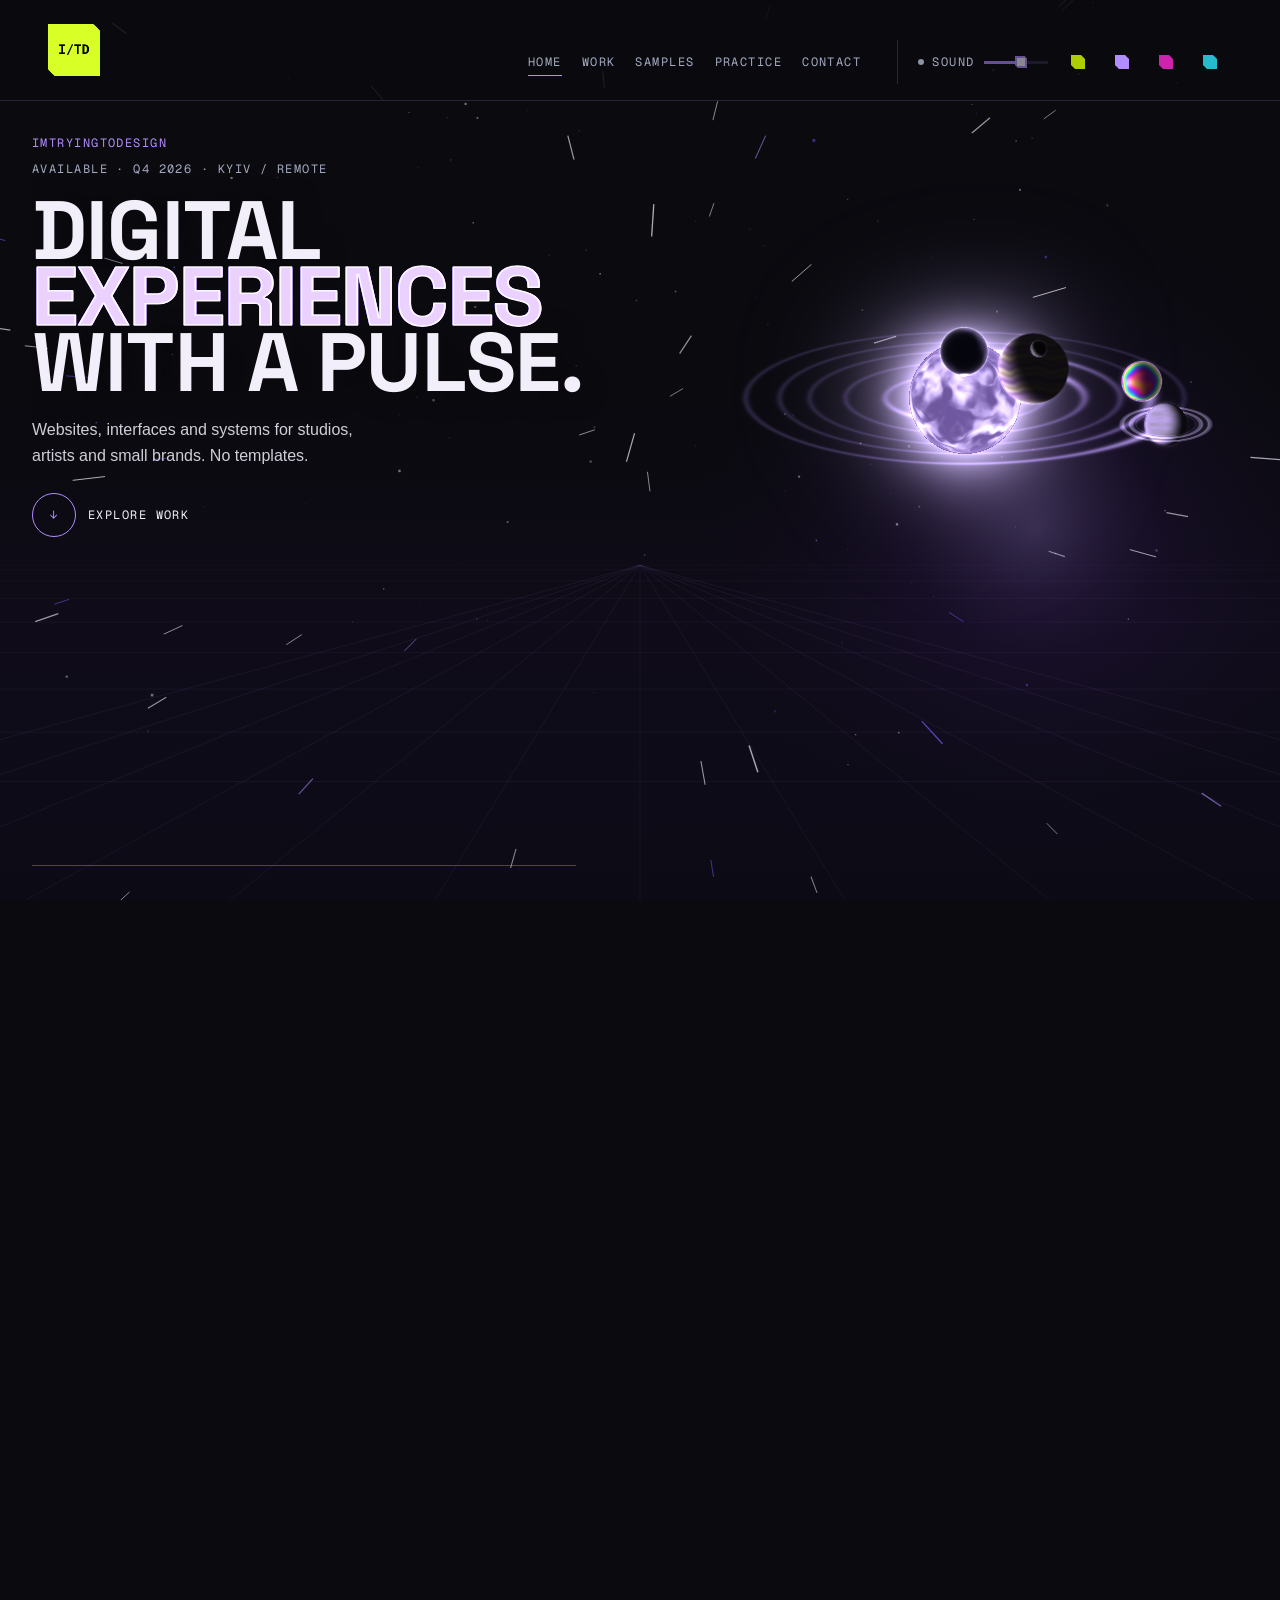
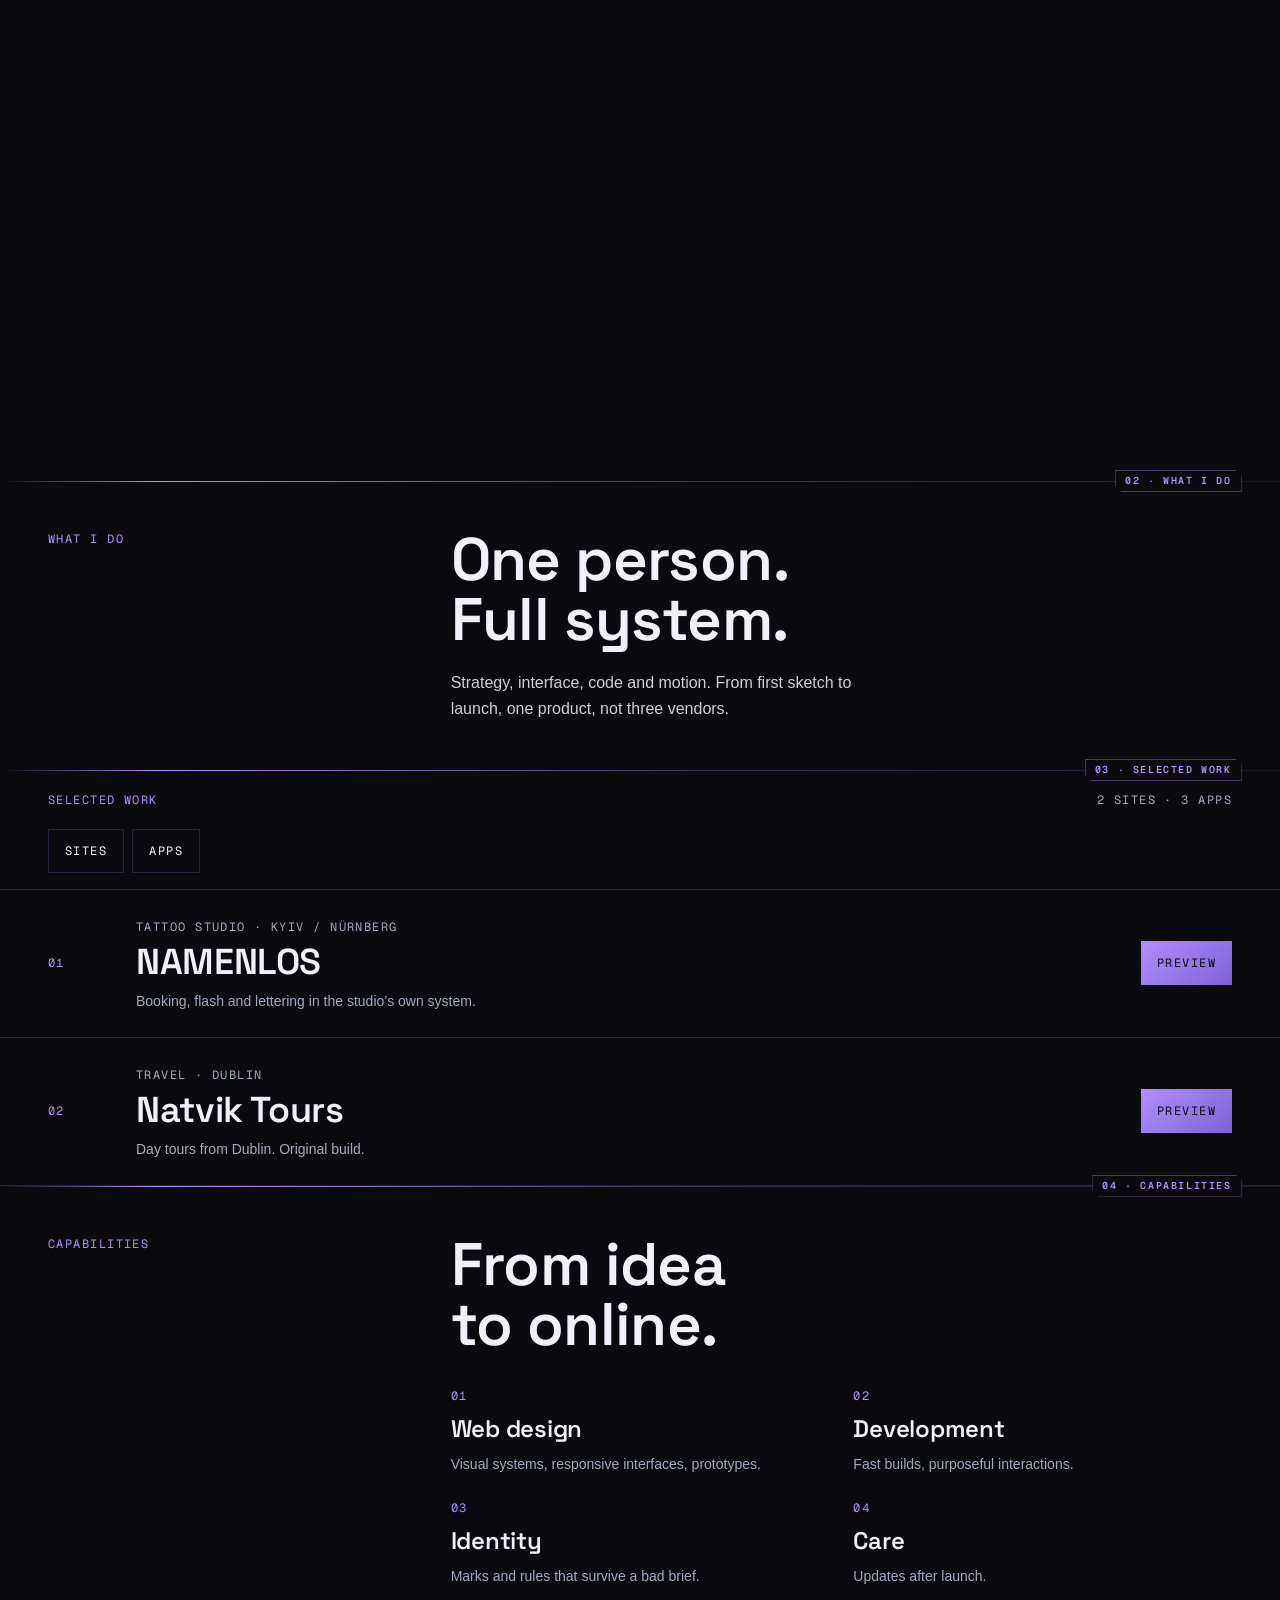
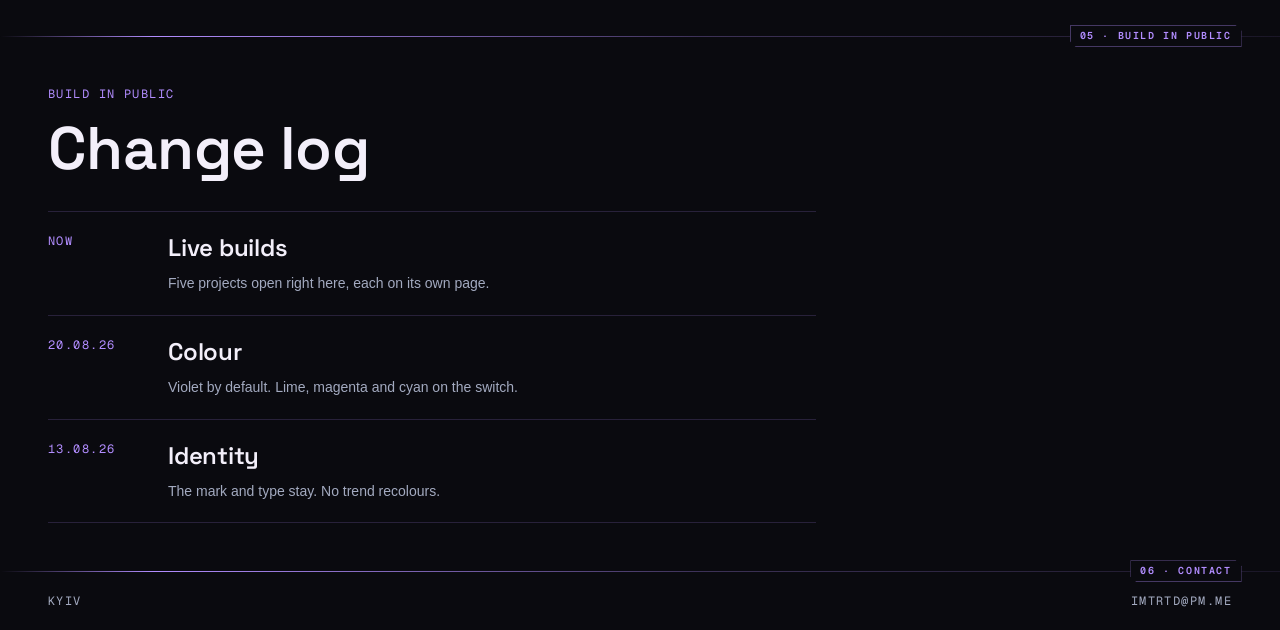
==== commit 0d38577a: "feat: add Sites and Apps tabs to selected work" ====
--- a/index.html
+++ b/index.html
@@ -1,3 +1,65 @@
 <!DOCTYPE html>
 
-<html class="antialiased" lang="en"><head><script>try{var a=localStorage.getItem("imtrtd-accent");if(a==="lime"||a==="magenta"||a==="cyan")document.documentElement.dataset.accent=a}catch(e){}</script><meta content="summary_large_image" name="twitter:card"/><meta content="imtrtd.space" property="og:title"/><meta content="https://velvet-apex-iris-acorn.grok.me/og.jpg" property="og:image"/><meta content="1200" property="og:image:width"/><meta content="630" property="og:image:height"/><meta content="https://velvet-apex-iris-acorn.grok.me/x-banner.jpg" property="x:game:image"/><meta content="1200" property="x:game:image:width"/><meta content="264" property="x:game:image:height"/><meta charset="utf-8"/><meta content="width=device-width, initial-scale=1" name="viewport"/><link data-precedence="default" href="assets/styles-AITc7i4Y.css" rel="stylesheet"/><link data-precedence="default" href="https://fonts.googleapis.com/css2?family=Arimo:wght@400;500;600;700&amp;family=Geist+Mono:wght@400;600;700&amp;display=swap" rel="stylesheet"/><title>imtrtd.space</title><meta content="#0a0a0f" name="theme-color"/><meta content="imtrtd.space — Im Trying To Design. The studio site." name="description"/><link href="favicon.svg" rel="icon" type="image/svg+xml"/><link href="favicon-32x32.png" rel="icon" sizes="32x32" type="image/png"/><link href="favicon.ico" rel="icon" sizes="any"/><link href="apple-touch-icon.png" rel="apple-touch-icon"/><link href="https://fonts.googleapis.com" rel="preconnect"/><link crossorigin="anonymous" href="https://fonts.gstatic.com" rel="preconnect"/><link href="__grok/icon-180.png" rel="apple-touch-icon"/><meta content="imtrtd.space" name="apple-mobile-web-app-title"/><meta content="black" name="apple-mobile-web-app-status-bar-style"/><meta content="01a12a42-2c07-7f63-a3ba-faefddaf1310" name="grok-project-id"/><meta content="01a12a42-2c07-7f63-a3ba-faefddaf1310" property="grok:app_id"/><meta content="@Pseudocx" property="x:creator"/><meta content="2080774896229998592" property="x:creator:id"/><link href="assets/merge-palette.css" rel="stylesheet"/><link href="https://fonts.googleapis.com/css2?family=Space+Grotesk:wght@500;600;700&amp;display=swap" rel="stylesheet"/><script defer="" src="assets/studio.js"></script></head><body class="font-sans text-paper"><canvas aria-hidden="true" class="cosmos-field"></canvas><div class="site-layer"><!--$--><div class="min-h-dvh text-paper"><header class="sticky top-0 z-30 grid grid-cols-[1fr_auto] items-center gap-x-2 border-b border-hair bg-ink/80 px-4 pt-2 pb-1 backdrop-blur-md sm:px-6 lg:grid-cols-[auto_1fr_auto] lg:items-end lg:px-8 lg:py-4 xl:px-12"><a aria-current="page" aria-label="ImTryingToDesign, home" class="inline-flex min-w-0 items-center gap-2.5 py-2 sm:gap-3.5 active" data-fx="logo" data-status="active" href="index.html"><img alt="I/TD" class="logo-mark" height="56" src="logo-mark.png" width="56"/></a><div class="flex items-center"><button aria-pressed="false" class="label inline-flex h-11 items-center gap-2 text-mute transition-colors duration-200 hover:text-paper" data-sound="true" type="button"><span class="size-1.5 rounded-full bg-mute"></span><span class="max-[340px]:sr-only">Sound</span></button><div aria-label="Site colour" class="flex items-center" role="radiogroup"><button aria-checked="true" aria-label="Lime" class="grid size-9 place-items-center sm:size-11" data-fx="lime" role="radio" type="button"><span class="size-3.5 ring-2 ring-paper ring-offset-2 ring-offset-ink" style="background:#d8ff00;box-shadow:0 0 12px #d8ff00;clip-path:polygon(0 0, calc(100% - 4px) 0, 100% 4px, 100% 100%, 4px 100%, 0 calc(100% - 4px))"></span></button><button aria-checked="false" aria-label="Violet" class="grid size-9 place-items-center sm:size-11" data-fx="violet" role="radio" type="button"><span class="size-3.5 opacity-80" style="background:#bf00ff;clip-path:polygon(0 0, calc(100% - 4px) 0, 100% 4px, 100% 100%, 4px 100%, 0 calc(100% - 4px))"></span></button><button aria-checked="false" aria-label="Magenta" class="grid size-9 place-items-center sm:size-11" data-fx="magenta" role="radio" type="button"><span class="size-3.5 opacity-80" style="background:#ff2bd6;clip-path:polygon(0 0, calc(100% - 4px) 0, 100% 4px, 100% 100%, 4px 100%, 0 calc(100% - 4px))"></span></button><button aria-checked="false" aria-label="Cyan" class="grid size-9 place-items-center sm:size-11" data-fx="cyan" role="radio" type="button"><span class="size-3.5 opacity-80" style="background:#2ee9ff;clip-path:polygon(0 0, calc(100% - 4px) 0, 100% 4px, 100% 100%, 4px 100%, 0 calc(100% - 4px))"></span></button></div></div><nav class="col-span-2 -mx-4 flex gap-x-1 overflow-x-auto px-4 sm:-mx-6 sm:px-6 lg:col-span-1 lg:col-start-2 lg:row-start-1 lg:mx-0 lg:justify-end lg:gap-x-4 lg:overflow-visible lg:px-0 xl:gap-x-5"><a aria-current="page" class="label inline-flex h-11 shrink-0 items-center text-mute transition-colors duration-200 hover:text-paper data-[status=active]:text-paper active" data-fx="home" data-status="active" href="index.html">Home</a><a class="label inline-flex h-11 shrink-0 items-center text-mute transition-colors duration-200 hover:text-paper data-[status=active]:text-paper" data-fx="work" href="selected.html">Work</a><a class="label inline-flex h-11 shrink-0 items-center text-mute transition-colors duration-200 hover:text-paper data-[status=active]:text-paper" data-fx="samples" href="archive.html">Samples</a><a class="label inline-flex h-11 shrink-0 items-center text-mute transition-colors duration-200 hover:text-paper data-[status=active]:text-paper" data-fx="practice" href="practice.html">Practice</a><a class="label inline-flex h-11 shrink-0 items-center text-mute transition-colors duration-200 hover:text-paper data-[status=active]:text-paper" data-fx="contact" href="contact.html">Contact</a></nav></header><section class="pulse-stage" data-open="0" id="brief"><div class="pulse-pin"><div class="pulse-copy min-w-0"><p class="label text-signal">ImTryingToDesign</p><p class="label mt-2 text-mute">Available · Q4 2026 · Kyiv / Remote</p><h1 class="hero-title mt-4 sm:mt-5">DIGITAL<br/><span class="hero-glitch" data-text="EXPERIENCES">EXPERIENCES</span><br/>WITH A PULSE.</h1><p class="mt-5 max-w-[38ch] text-base leading-relaxed text-paper/80">Websites, interfaces and systems for studios, artists and small brands. No templates.</p><a class="label mt-6 inline-flex h-11 items-center gap-3 text-paper" data-fx="explore" href="index.html#work"><span class="grid size-11 place-items-center rounded-full border border-signal text-signal">↓</span>Explore work</a></div><div aria-hidden="true" class="pulse-figure"><canvas aria-hidden="true" class="pulse-shader absolute inset-0 h-full w-full touch-none"></canvas></div><div class="brief-panel"><p class="label text-signal">Brief</p><h2 class="mt-2 max-w-[14ch] font-display text-3xl font-semibold tracking-tight sm:text-4xl">Send a brief.</h2><form class="mt-4 grid gap-3"><div class="grid gap-3 sm:grid-cols-2"><label class="grid gap-1"><span class="label text-mute">Name</span><input autocomplete="name" class="brief-field" name="name" required=""/></label><label class="grid gap-1"><span class="label text-mute">Email / Telegram</span><input autocomplete="email" class="brief-field" name="contact" required=""/></label></div><label class="grid gap-1"><span class="label text-mute">Type</span><select class="brief-field" data-fx="job" name="task"><option selected="">Website</option><option>Identity</option><option>Interface</option><option>Tool</option><option>Other</option></select></label><label class="grid gap-1"><span class="label text-mute">Note</span><textarea class="brief-field resize-none" name="note" rows="2"></textarea></label><button class="label h-11 bg-signal px-5 text-ink" data-fx="send" type="submit">Send brief</button></form></div></div></section><section class="grid gap-6 border-t border-hair px-4 py-10 sm:px-6 sm:py-12 lg:grid-cols-12 lg:px-8 xl:px-12" data-div="02 · What I do"><p class="label text-signal lg:col-span-4">What I do</p><div class="lg:col-span-8"><h2 class="font-display text-3xl font-semibold tracking-tight sm:text-4xl lg:text-6xl">One person.<br/>Full system.</h2><p class="mt-5 max-w-[46ch] text-base leading-relaxed text-paper/80">Strategy, interface, code and motion. From first sketch to launch, one product, not three vendors.</p></div></section><section class="border-t border-hair" data-div="03 · Selected work" id="work"><div class="flex flex-wrap items-baseline justify-between gap-3 px-4 py-5 sm:px-6 lg:px-8 xl:px-12"><p class="label text-signal">Selected work</p><p class="label text-mute">5<!-- --> live builds</p></div><ul class="border-t border-hair"><li class="work-row grid gap-3 border-b border-hair px-4 py-5 sm:px-6 md:grid-cols-[4.5rem_minmax(0,1fr)_auto] md:items-center md:gap-4 lg:px-8 lg:py-6 xl:px-12"><span class="label text-signal">01</span><span><span class="label text-mute">Tattoo studio<!-- --> · <!-- -->Kyiv / Nürnberg</span><span class="mt-1 block font-display text-2xl font-semibold tracking-tight break-words sm:text-3xl lg:text-4xl">NAMENLOS</span><span class="mt-2 block max-w-[54ch] text-sm leading-relaxed text-mute">Booking, flash and lettering in the studio’s own system.</span></span><a class="label inline-flex h-11 w-full shrink-0 items-center justify-center bg-signal px-4 text-ink transition-transform duration-200 ease-out hover:-translate-y-px md:w-auto" href="work/namenlos.html">Preview</a></li><li class="work-row grid gap-3 border-b border-hair px-4 py-5 sm:px-6 md:grid-cols-[4.5rem_minmax(0,1fr)_auto] md:items-center md:gap-4 lg:px-8 lg:py-6 xl:px-12"><span class="label text-signal">02</span><span><span class="label text-mute">Music app<!-- --> · <!-- -->Browser</span><span class="mt-1 block font-display text-2xl font-semibold tracking-tight break-words sm:text-3xl lg:text-4xl">PULSEBOX</span><span class="mt-2 block max-w-[54ch] text-sm leading-relaxed text-mute">8-bit chiptune studio. Four channels, sixteen steps.</span></span><a class="label inline-flex h-11 w-full shrink-0 items-center justify-center bg-signal px-4 text-ink transition-transform duration-200 ease-out hover:-translate-y-px md:w-auto" href="work/pulse-box.html">Preview</a></li><li class="work-row grid gap-3 border-b border-hair px-4 py-5 sm:px-6 md:grid-cols-[4.5rem_minmax(0,1fr)_auto] md:items-center md:gap-4 lg:px-8 lg:py-6 xl:px-12"><span class="label text-signal">03</span><span><span class="label text-mute">Travel<!-- --> · <!-- -->Dublin</span><span class="mt-1 block font-display text-2xl font-semibold tracking-tight break-words sm:text-3xl lg:text-4xl">Natvik Tours</span><span class="mt-2 block max-w-[54ch] text-sm leading-relaxed text-mute">Day tours from Dublin. Original build.</span></span><a class="label inline-flex h-11 w-full shrink-0 items-center justify-center bg-signal px-4 text-ink transition-transform duration-200 ease-out hover:-translate-y-px md:w-auto" href="work/natvik.html">Preview</a></li><li class="work-row grid gap-3 border-b border-hair px-4 py-5 sm:px-6 md:grid-cols-[4.5rem_minmax(0,1fr)_auto] md:items-center md:gap-4 lg:px-8 lg:py-6 xl:px-12"><span class="label text-signal">04</span><span><span class="label text-mute">Product<!-- --> · <!-- -->Remote</span><span class="mt-1 block font-display text-2xl font-semibold tracking-tight break-words sm:text-3xl lg:text-4xl">CUEBOX</span><span class="mt-2 block max-w-[54ch] text-sm leading-relaxed text-mute">A library for prompts, chats and variables.</span></span><a class="label inline-flex h-11 w-full shrink-0 items-center justify-center bg-signal px-4 text-ink transition-transform duration-200 ease-out hover:-translate-y-px md:w-auto" href="work/cuebox.html">Preview</a></li><li class="work-row grid gap-3 border-b border-hair px-4 py-5 sm:px-6 md:grid-cols-[4.5rem_minmax(0,1fr)_auto] md:items-center md:gap-4 lg:px-8 lg:py-6 xl:px-12"><span class="label text-signal">05</span><span><span class="label text-mute">Tool<!-- --> · <!-- -->Kyiv</span><span class="mt-1 block font-display text-2xl font-semibold tracking-tight break-words sm:text-3xl lg:text-4xl">Tattoo Lab</span><span class="mt-2 block max-w-[54ch] text-sm leading-relaxed text-mute">Stencil editor. Threshold, draw, export.</span></span><a class="label inline-flex h-11 w-full shrink-0 items-center justify-center bg-signal px-4 text-ink transition-transform duration-200 ease-out hover:-translate-y-px md:w-auto" href="work/lab.html">Preview</a></li></ul></section><section class="grid gap-6 border-t border-hair px-4 py-10 sm:px-6 sm:py-12 lg:grid-cols-12 lg:px-8 xl:px-12" data-div="04 · Capabilities"><p class="label text-signal lg:col-span-4">Capabilities</p><div class="lg:col-span-8"><h2 class="font-display text-3xl font-semibold tracking-tight sm:text-4xl lg:text-6xl">From idea<br/>to online.</h2><ul class="mt-8 grid gap-6 sm:grid-cols-2"><li><p class="label text-signal">01</p><p class="mt-2 font-display text-2xl font-semibold">Web design</p><p class="mt-2 text-sm leading-relaxed text-mute">Visual systems, responsive interfaces, prototypes.</p></li><li><p class="label text-signal">02</p><p class="mt-2 font-display text-2xl font-semibold">Development</p><p class="mt-2 text-sm leading-relaxed text-mute">Fast builds, purposeful interactions.</p></li><li><p class="label text-signal">03</p><p class="mt-2 font-display text-2xl font-semibold">Identity</p><p class="mt-2 text-sm leading-relaxed text-mute">Marks and rules that survive a bad brief.</p></li><li><p class="label text-signal">04</p><p class="mt-2 font-display text-2xl font-semibold">Care</p><p class="mt-2 text-sm leading-relaxed text-mute">Updates after launch.</p></li></ul></div></section><section class="border-t border-hair px-4 py-10 sm:px-6 sm:py-12 lg:px-8 xl:px-12" data-div="05 · Build in public"><p class="label text-signal">Build in public</p><h2 class="mt-4 font-display text-3xl font-semibold tracking-tight sm:text-4xl lg:text-6xl">Change log</h2><ol class="mt-8 max-w-3xl border-t border-hair"><li class="grid gap-2 border-b border-hair py-5 md:grid-cols-[7rem_1fr]"><span class="label text-signal">Now</span><span><span class="font-display text-2xl font-semibold">Live builds</span><span class="mt-2 block max-w-[52ch] text-sm leading-relaxed text-mute">Five projects open right here, each on its own page.</span></span></li><li class="grid gap-2 border-b border-hair py-5 md:grid-cols-[7rem_1fr]"><span class="label text-signal">20.08.26</span><span><span class="font-display text-2xl font-semibold">Colour</span><span class="mt-2 block max-w-[52ch] text-sm leading-relaxed text-mute">Violet by default. Lime, magenta and cyan on the switch.</span></span></li><li class="grid gap-2 border-b border-hair py-5 md:grid-cols-[7rem_1fr]"><span class="label text-signal">13.08.26</span><span><span class="font-display text-2xl font-semibold">Identity</span><span class="mt-2 block max-w-[52ch] text-sm leading-relaxed text-mute">The mark and type stay. No trend recolours.</span></span></li></ol></section><footer class="flex flex-wrap items-baseline justify-between gap-3 border-t border-hair px-4 py-5 sm:px-6 lg:px-8 xl:px-12" data-div="06 · Contact"><p class="label text-mute">Kyiv</p><a class="label text-mute transition-colors duration-200 hover:text-paper" data-fx="mail" href="mailto:imtrtd@pm.me">imtrtd@pm.me</a></footer></div><!--/$--></div></body></html>+<html class="antialiased" lang="en"><head><script>try{var a=localStorage.getItem("imtrtd-accent");if(a==="lime"||a==="magenta"||a==="cyan")document.documentElement.dataset.accent=a}catch(e){}</script><meta content="summary_large_image" name="twitter:card"/><meta content="imtrtd.space" property="og:title"/><meta content="https://velvet-apex-iris-acorn.grok.me/og.jpg" property="og:image"/><meta content="1200" property="og:image:width"/><meta content="630" property="og:image:height"/><meta content="https://velvet-apex-iris-acorn.grok.me/x-banner.jpg" property="x:game:image"/><meta content="1200" property="x:game:image:width"/><meta content="264" property="x:game:image:height"/><meta charset="utf-8"/><meta content="width=device-width, initial-scale=1" name="viewport"/><link data-precedence="default" href="assets/styles-AITc7i4Y.css" rel="stylesheet"/><link data-precedence="default" href="https://fonts.googleapis.com/css2?family=Arimo:wght@400;500;600;700&family=Geist+Mono:wght@400;600;700&display=swap" rel="stylesheet"/><title>imtrtd.space</title><meta content="#0a0a0f" name="theme-color"/><meta content="imtrtd.space — Im Trying To Design. The studio site." name="description"/><link href="favicon.svg" rel="icon" type="image/svg+xml"/><link href="favicon-32x32.png" rel="icon" sizes="32x32" type="image/png"/><link href="favicon.ico" rel="icon" sizes="any"/><link href="apple-touch-icon.png" rel="apple-touch-icon"/><link href="https://fonts.googleapis.com" rel="preconnect"/><link crossorigin="anonymous" href="https://fonts.gstatic.com" rel="preconnect"/><link href="__grok/icon-180.png" rel="apple-touch-icon"/><meta content="imtrtd.space" name="apple-mobile-web-app-title"/><meta content="black" name="apple-mobile-web-app-status-bar-style"/><meta content="01a12a42-2c07-7f63-a3ba-faefddaf1310" name="grok-project-id"/><meta content="01a12a42-2c07-7f63-a3ba-faefddaf1310" property="grok:app_id"/><meta content="@Pseudocx" property="x:creator"/><meta content="2080774896229998592" property="x:creator:id"/><link href="assets/merge-palette.css" rel="stylesheet"/><link href="https://fonts.googleapis.com/css2?family=Space+Grotesk:wght@500;600;700&display=swap" rel="stylesheet"/><script defer="" src="assets/studio.js"></script></head><body class="font-sans text-paper"><canvas aria-hidden="true" class="cosmos-field"></canvas><div class="site-layer"><!--$--><div class="min-h-dvh text-paper"><header class="sticky top-0 z-30 grid grid-cols-[1fr_auto] items-center gap-x-2 border-b border-hair bg-ink/80 px-4 pt-2 pb-1 backdrop-blur-md sm:px-6 lg:grid-cols-[auto_1fr_auto] lg:items-end lg:px-8 lg:py-4 xl:px-12"><a aria-current="page" aria-label="ImTryingToDesign, home" class="inline-flex min-w-0 items-center gap-2.5 py-2 sm:gap-3.5 active" data-fx="logo" data-status="active" href="index.html"><img alt="I/TD" class="logo-mark" height="56" src="logo-mark.png" width="56"/></a><div class="flex items-center"><button aria-pressed="false" class="label inline-flex h-11 items-center gap-2 text-mute transition-colors duration-200 hover:text-paper" data-sound="true" type="button"><span class="size-1.5 rounded-full bg-mute"></span><span class="max-[340px]:sr-only">Sound</span></button><div aria-label="Site colour" class="flex items-center" role="radiogroup"><button aria-checked="true" aria-label="Lime" class="grid size-9 place-items-center sm:size-11" data-fx="lime" role="radio" type="button"><span class="size-3.5 ring-2 ring-paper ring-offset-2 ring-offset-ink" style="background:#d8ff00;box-shadow:0 0 12px #d8ff00;clip-path:polygon(0 0, calc(100% - 4px) 0, 100% 4px, 100% 100%, 4px 100%, 0 calc(100% - 4px))"></span></button><button aria-checked="false" aria-label="Violet" class="grid size-9 place-items-center sm:size-11" data-fx="violet" role="radio" type="button"><span class="size-3.5 opacity-80" style="background:#bf00ff;clip-path:polygon(0 0, calc(100% - 4px) 0, 100% 4px, 100% 100%, 4px 100%, 0 calc(100% - 4px))"></span></button><button aria-checked="false" aria-label="Magenta" class="grid size-9 place-items-center sm:size-11" data-fx="magenta" role="radio" type="button"><span class="size-3.5 opacity-80" style="background:#ff2bd6;clip-path:polygon(0 0, calc(100% - 4px) 0, 100% 4px, 100% 100%, 4px 100%, 0 calc(100% - 4px))"></span></button><button aria-checked="false" aria-label="Cyan" class="grid size-9 place-items-center sm:size-11" data-fx="cyan" role="radio" type="button"><span class="size-3.5 opacity-80" style="background:#2ee9ff;clip-path:polygon(0 0, calc(100% - 4px) 0, 100% 4px, 100% 100%, 4px 100%, 0 calc(100% - 4px))"></span></button></div></div><nav class="col-span-2 -mx-4 flex gap-x-1 overflow-x-auto px-4 sm:-mx-6 sm:px-6 lg:col-span-1 lg:col-start-2 lg:row-start-1 lg:mx-0 lg:justify-end lg:gap-x-4 lg:overflow-visible lg:px-0 xl:gap-x-5"><a aria-current="page" class="label inline-flex h-11 shrink-0 items-center text-mute transition-colors duration-200 hover:text-paper data-[status=active]:text-paper active" data-fx="home" data-status="active" href="index.html">Home</a><a class="label inline-flex h-11 shrink-0 items-center text-mute transition-colors duration-200 hover:text-paper data-[status=active]:text-paper" data-fx="work" href="selected.html">Work</a><a class="label inline-flex h-11 shrink-0 items-center text-mute transition-colors duration-200 hover:text-paper data-[status=active]:text-paper" data-fx="samples" href="archive.html">Samples</a><a class="label inline-flex h-11 shrink-0 items-center text-mute transition-colors duration-200 hover:text-paper data-[status=active]:text-paper" data-fx="practice" href="practice.html">Practice</a><a class="label inline-flex h-11 shrink-0 items-center text-mute transition-colors duration-200 hover:text-paper data-[status=active]:text-paper" data-fx="contact" href="contact.html">Contact</a></nav></header><section class="pulse-stage" data-open="0" id="brief"><div class="pulse-pin"><div class="pulse-copy min-w-0"><p class="label text-signal">ImTryingToDesign</p><p class="label mt-2 text-mute">Available · Q4 2026 · Kyiv / Remote</p><h1 class="hero-title mt-4 sm:mt-5">DIGITAL<br/><span class="hero-glitch" data-text="EXPERIENCES">EXPERIENCES</span><br/>WITH A PULSE.</h1><p class="mt-5 max-w-[38ch] text-base leading-relaxed text-paper/80">Websites, interfaces and systems for studios, artists and small brands. No templates.</p><a class="label mt-6 inline-flex h-11 items-center gap-3 text-paper" data-fx="explore" href="index.html#work"><span class="grid size-11 place-items-center rounded-full border border-signal text-signal">↓</span>Explore work</a></div><div aria-hidden="true" class="pulse-figure"><canvas aria-hidden="true" class="pulse-shader absolute inset-0 h-full w-full touch-none"></canvas></div><div class="brief-panel"><p class="label text-signal">Brief</p><h2 class="mt-2 max-w-[14ch] font-display text-3xl font-semibold tracking-tight sm:text-4xl">Send a brief.</h2><form class="mt-4 grid gap-3"><div class="grid gap-3 sm:grid-cols-2"><label class="grid gap-1"><span class="label text-mute">Name</span><input autocomplete="name" class="brief-field" name="name" required=""/></label><label class="grid gap-1"><span class="label text-mute">Email / Telegram</span><input autocomplete="email" class="brief-field" name="contact" required=""/></label></div><label class="grid gap-1"><span class="label text-mute">Type</span><select class="brief-field" data-fx="job" name="task"><option selected="">Website</option><option>Identity</option><option>Interface</option><option>Tool</option><option>Other</option></select></label><label class="grid gap-1"><span class="label text-mute">Note</span><textarea class="brief-field resize-none" name="note" rows="2"></textarea></label><button class="label h-11 bg-signal px-5 text-ink" data-fx="send" type="submit">Send brief</button></form></div></div></section><section class="grid gap-6 border-t border-hair px-4 py-10 sm:px-6 sm:py-12 lg:grid-cols-12 lg:px-8 xl:px-12" data-div="02 · What I do"><p class="label text-signal lg:col-span-4">What I do</p><div class="lg:col-span-8"><h2 class="font-display text-3xl font-semibold tracking-tight sm:text-4xl lg:text-6xl">One person.<br/>Full system.</h2><p class="mt-5 max-w-[46ch] text-base leading-relaxed text-paper/80">Strategy, interface, code and motion. From first sketch to launch, one product, not three vendors.</p></div></section><section class="border-t border-hair" data-div="03 · Selected work" id="work">
+<div class="flex flex-wrap items-baseline justify-between gap-3 px-4 py-5 sm:px-6 lg:px-8 xl:px-12">
+<p class="label text-signal">Selected work</p>
+<p class="label text-mute" id="work-count">2 sites · 3 apps</p>
+</div>
+<div class="flex gap-2 px-4 pb-4 sm:px-6 lg:px-8 xl:px-12">
+<button class="tab-btn label h-11 px-4 border border-hair data-[active=true]:bg-signal data-[active=true]:text-ink" data-tab="sites" data-active="true">Sites</button>
+<button class="tab-btn label h-11 px-4 border border-hair data-[active=true]:bg-signal data-[active=true]:text-ink" data-tab="apps">Apps</button>
+</div>
+<ul class="border-t border-hair" id="work-list">
+<!-- Sites -->
+<li class="work-row grid gap-3 border-b border-hair px-4 py-5 sm:px-6 md:grid-cols-[4.5rem_minmax(0,1fr)_auto] md:items-center md:gap-4 lg:px-8 lg:py-6 xl:px-12" data-type="sites">
+<span class="label text-signal">01</span>
+<span><span class="label text-mute">Tattoo studio · Kyiv / Nürnberg</span><span class="mt-1 block font-display text-2xl font-semibold tracking-tight break-words sm:text-3xl lg:text-4xl">NAMENLOS</span><span class="mt-2 block max-w-[54ch] text-sm leading-relaxed text-mute">Booking, flash and lettering in the studio’s own system.</span></span>
+<a class="label inline-flex h-11 w-full shrink-0 items-center justify-center bg-signal px-4 text-ink transition-transform duration-200 ease-out hover:-translate-y-px md:w-auto" href="work/namenlos.html">Preview</a>
+</li>
+<li class="work-row grid gap-3 border-b border-hair px-4 py-5 sm:px-6 md:grid-cols-[4.5rem_minmax(0,1fr)_auto] md:items-center md:gap-4 lg:px-8 lg:py-6 xl:px-12" data-type="sites">
+<span class="label text-signal">02</span>
+<span><span class="label text-mute">Travel · Dublin</span><span class="mt-1 block font-display text-2xl font-semibold tracking-tight break-words sm:text-3xl lg:text-4xl">Natvik Tours</span><span class="mt-2 block max-w-[54ch] text-sm leading-relaxed text-mute">Day tours from Dublin. Original build.</span></span>
+<a class="label inline-flex h-11 w-full shrink-0 items-center justify-center bg-signal px-4 text-ink transition-transform duration-200 ease-out hover:-translate-y-px md:w-auto" href="work/natvik.html">Preview</a>
+</li>
+<!-- Apps -->
+<li class="work-row grid gap-3 border-b border-hair px-4 py-5 sm:px-6 md:grid-cols-[4.5rem_minmax(0,1fr)_auto] md:items-center md:gap-4 lg:px-8 lg:py-6 xl:px-12 hidden" data-type="apps">
+<span class="label text-signal">01</span>
+<span><span class="label text-mute">Music app · Browser</span><span class="mt-1 block font-display text-2xl font-semibold tracking-tight break-words sm:text-3xl lg:text-4xl">PULSEBOX</span><span class="mt-2 block max-w-[54ch] text-sm leading-relaxed text-mute">8-bit chiptune studio. Four channels, sixteen steps.</span></span>
+<a class="label inline-flex h-11 w-full shrink-0 items-center justify-center bg-signal px-4 text-ink transition-transform duration-200 ease-out hover:-translate-y-px md:w-auto" href="work/pulse-box.html">Preview</a>
+</li>
+<li class="work-row grid gap-3 border-b border-hair px-4 py-5 sm:px-6 md:grid-cols-[4.5rem_minmax(0,1fr)_auto] md:items-center md:gap-4 lg:px-8 lg:py-6 xl:px-12 hidden" data-type="apps">
+<span class="label text-signal">02</span>
+<span><span class="label text-mute">Product · Remote</span><span class="mt-1 block font-display text-2xl font-semibold tracking-tight break-words sm:text-3xl lg:text-4xl">CUEBOX</span><span class="mt-2 block max-w-[54ch] text-sm leading-relaxed text-mute">A library for prompts, chats and variables.</span></span>
+<a class="label inline-flex h-11 w-full shrink-0 items-center justify-center bg-signal px-4 text-ink transition-transform duration-200 ease-out hover:-translate-y-px md:w-auto" href="work/cuebox.html">Preview</a>
+</li>
+<li class="work-row grid gap-3 border-b border-hair px-4 py-5 sm:px-6 md:grid-cols-[4.5rem_minmax(0,1fr)_auto] md:items-center md:gap-4 lg:px-8 lg:py-6 xl:px-12 hidden" data-type="apps">
+<span class="label text-signal">03</span>
+<span><span class="label text-mute">Tool · Kyiv</span><span class="mt-1 block font-display text-2xl font-semibold tracking-tight break-words sm:text-3xl lg:text-4xl">Tattoo Lab</span><span class="mt-2 block max-w-[54ch] text-sm leading-relaxed text-mute">Stencil editor. Threshold, draw, export.</span></span>
+<a class="label inline-flex h-11 w-full shrink-0 items-center justify-center bg-signal px-4 text-ink transition-transform duration-200 ease-out hover:-translate-y-px md:w-auto" href="work/lab.html">Preview</a>
+</li>
+<!-- Grok Build apps -->
+<li class="work-row grid gap-3 border-b border-hair px-4 py-5 sm:px-6 md:grid-cols-[4.5rem_minmax(0,1fr)_auto] md:items-center md:gap-4 lg:px-8 lg:py-6 xl:px-12 hidden" data-type="apps">
+<span class="label text-signal">04</span>
+<span><span class="label text-mute">Grok Build · Game</span><span class="mt-1 block font-display text-2xl font-semibold tracking-tight break-words sm:text-3xl lg:text-4xl">Forest Driver</span><span class="mt-2 block max-w-[54ch] text-sm leading-relaxed text-mute">Peaceful 3D driving game through an endless forest. Built with Grok Build.</span></span>
+<a class="label inline-flex h-11 w-full shrink-0 items-center justify-center bg-signal px-4 text-ink transition-transform duration-200 ease-out hover:-translate-y-px md:w-auto" href="work/forest-driver.html">Preview</a>
+</li>
+<li class="work-row grid gap-3 border-b border-hair px-4 py-5 sm:px-6 md:grid-cols-[4.5rem_minmax(0,1fr)_auto] md:items-center md:gap-4 lg:px-8 lg:py-6 xl:px-12 hidden" data-type="apps">
+<span class="label text-signal">05</span>
+<span><span class="label text-mute">Grok Build · App</span><span class="mt-1 block font-display text-2xl font-semibold tracking-tight break-words sm:text-3xl lg:text-4xl">City Builder</span><span class="mt-2 block max-w-[54ch] text-sm leading-relaxed text-mute">Isometric city simulation with zoning and live economy. Built with Grok Build.</span></span>
+<a class="label inline-flex h-11 w-full shrink-0 items-center justify-center bg-signal px-4 text-ink transition-transform duration-200 ease-out hover:-translate-y-px md:w-auto" href="work/city-builder.html">Preview</a>
+</li>
+</ul>
+</section><section class="grid gap-6 border-t border-hair px-4 py-10 sm:px-6 sm:py-12 lg:grid-cols-12 lg:px-8 xl:px-12" data-div="04 · Capabilities"><p class="label text-signal lg:col-span-4">Capabilities</p><div class="lg:col-span-8"><h2 class="font-display text-3xl font-semibold tracking-tight sm:text-4xl lg:text-6xl">From idea<br/>to online.</h2><ul class="mt-8 grid gap-6 sm:grid-cols-2"><li><p class="label text-signal">01</p><p class="mt-2 font-display text-2xl font-semibold">Web design</p><p class="mt-2 text-sm leading-relaxed text-mute">Visual systems, responsive interfaces, prototypes.</p></li><li><p class="label text-signal">02</p><p class="mt-2 font-display text-2xl font-semibold">Development</p><p class="mt-2 text-sm leading-relaxed text-mute">Fast builds, purposeful interactions.</p></li><li><p class="label text-signal">03</p><p class="mt-2 font-display text-2xl font-semibold">Identity</p><p class="mt-2 text-sm leading-relaxed text-mute">Marks and rules that survive a bad brief.</p></li><li><p class="label text-signal">04</p><p class="mt-2 font-display text-2xl font-semibold">Care</p><p class="mt-2 text-sm leading-relaxed text-mute">Updates after launch.</p></li></ul></div></section><section class="border-t border-hair px-4 py-10 sm:px-6 sm:py-12 lg:px-8 xl:px-12" data-div="05 · Build in public"><p class="label text-signal">Build in public</p><h2 class="mt-4 font-display text-3xl font-semibold tracking-tight sm:text-4xl lg:text-6xl">Change log</h2><ol class="mt-8 max-w-3xl border-t border-hair"><li class="grid gap-2 border-b border-hair py-5 md:grid-cols-[7rem_1fr]"><span class="label text-signal">Now</span><span><span class="font-display text-2xl font-semibold">Live builds</span><span class="mt-2 block max-w-[52ch] text-sm leading-relaxed text-mute">Five projects open right here, each on its own page.</span></span></li><li class="grid gap-2 border-b border-hair py-5 md:grid-cols-[7rem_1fr]"><span class="label text-signal">20.08.26</span><span><span class="font-display text-2xl font-semibold">Colour</span><span class="mt-2 block max-w-[52ch] text-sm leading-relaxed text-mute">Violet by default. Lime, magenta and cyan on the switch.</span></span></li><li class="grid gap-2 border-b border-hair py-5 md:grid-cols-[7rem_1fr]"><span class="label text-signal">13.08.26</span><span><span class="font-display text-2xl font-semibold">Identity</span><span class="mt-2 block max-w-[52ch] text-sm leading-relaxed text-mute">The mark and type stay. No trend recolours.</span></span></li></ol></section><footer class="flex flex-wrap items-baseline justify-between gap-3 border-t border-hair px-4 py-5 sm:px-6 lg:px-8 xl:px-12" data-div="06 · Contact"><p class="label text-mute">Kyiv</p><a class="label text-mute transition-colors duration-200 hover:text-paper" data-fx="mail" href="mailto:imtrtd@pm.me">imtrtd@pm.me</a></footer></div><!--/$--></div><script>
+document.querySelectorAll('.tab-btn').forEach(btn => {
+  btn.addEventListener('click', () => {
+    document.querySelectorAll('.tab-btn').forEach(b => b.dataset.active = 'false');
+    btn.dataset.active = 'true';
+    const tab = btn.dataset.tab;
+    document.querySelectorAll('#work-list li').forEach(li => {
+      li.classList.toggle('hidden', li.dataset.type !== tab);
+    });
+    const count = document.querySelectorAll(`#work-list li[data-type="${tab}"]`).length;
+    document.getElementById('work-count').textContent = tab === 'sites' ? `${count} sites` : `${count} apps`;
+  });
+});
+</script></body></html>
--- a/assets/merge-palette.css
+++ b/assets/merge-palette.css
@@ -82,3 +82,12 @@
 .work-row a.bg-signal{transition:transform .2s,box-shadow .2s}
 header nav a{position:relative}header nav a::after{content:"";position:absolute;left:0;right:100%;bottom:8px;height:1px;background:var(--color-signal);transition:right .25s}
 header nav a:hover::after,header nav a.active::after{right:0}
+/* ---- mobile hero: stable solar box ABOVE the text, no vh-driven jumps ---- */
+.cosmos-field{height:100lvh!important}
+@media(max-width:1023px){
+  .pulse-stage,html .pulse-stage{height:auto!important;min-height:0}
+  .pulse-pin,html .pulse-pin{position:relative!important;top:auto!important;height:auto!important;display:flex!important;flex-direction:column;gap:1rem;padding:1rem 1rem 2.5rem!important}
+  .pulse-figure,html .pulse-figure{order:-1;position:relative;width:100%!important;max-width:32rem;height:auto!important;aspect-ratio:6/5;align-self:center;margin:0!important;transform:none!important;opacity:1!important}
+  .pulse-copy,html .pulse-copy{max-height:none!important;opacity:1!important;transform:none!important;overflow:visible}
+  .brief-panel,html .brief-panel{max-height:none!important;opacity:1!important;transform:none!important;pointer-events:auto!important;width:100%;margin-top:1rem}
+}
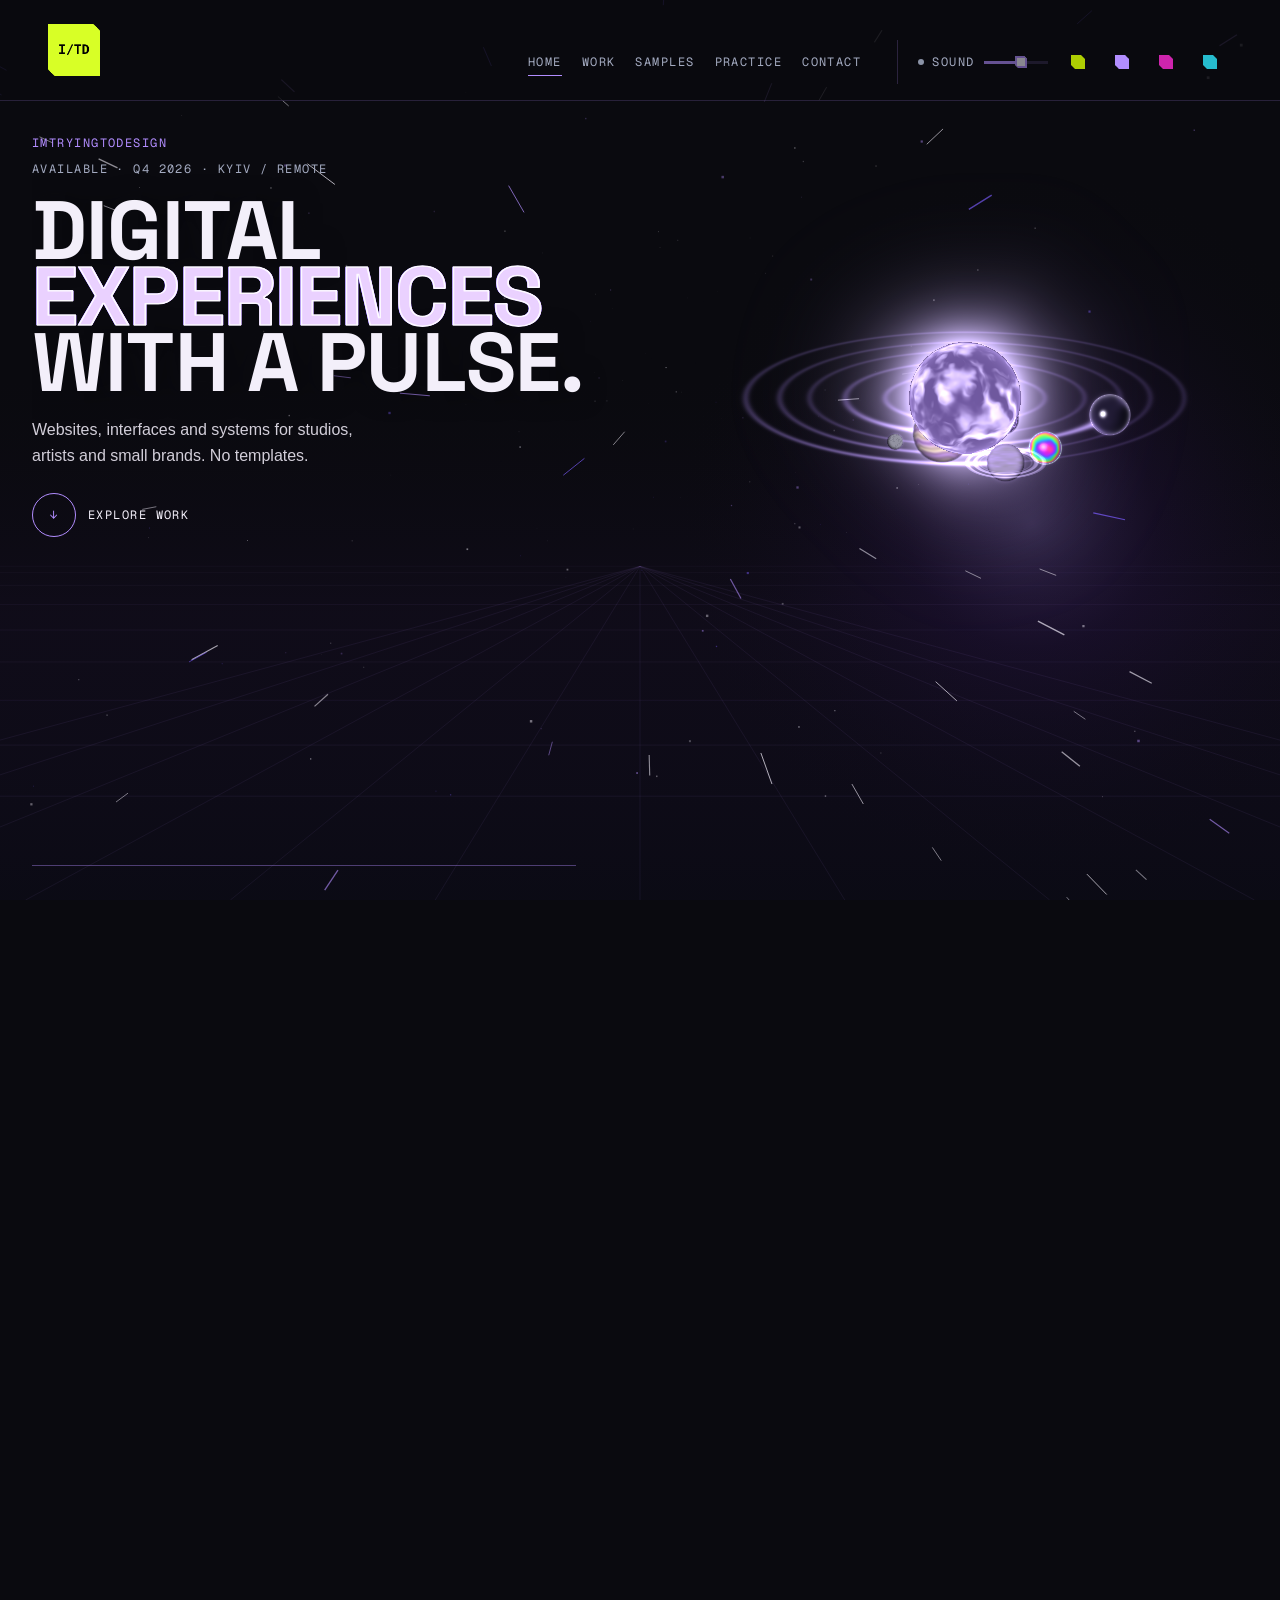
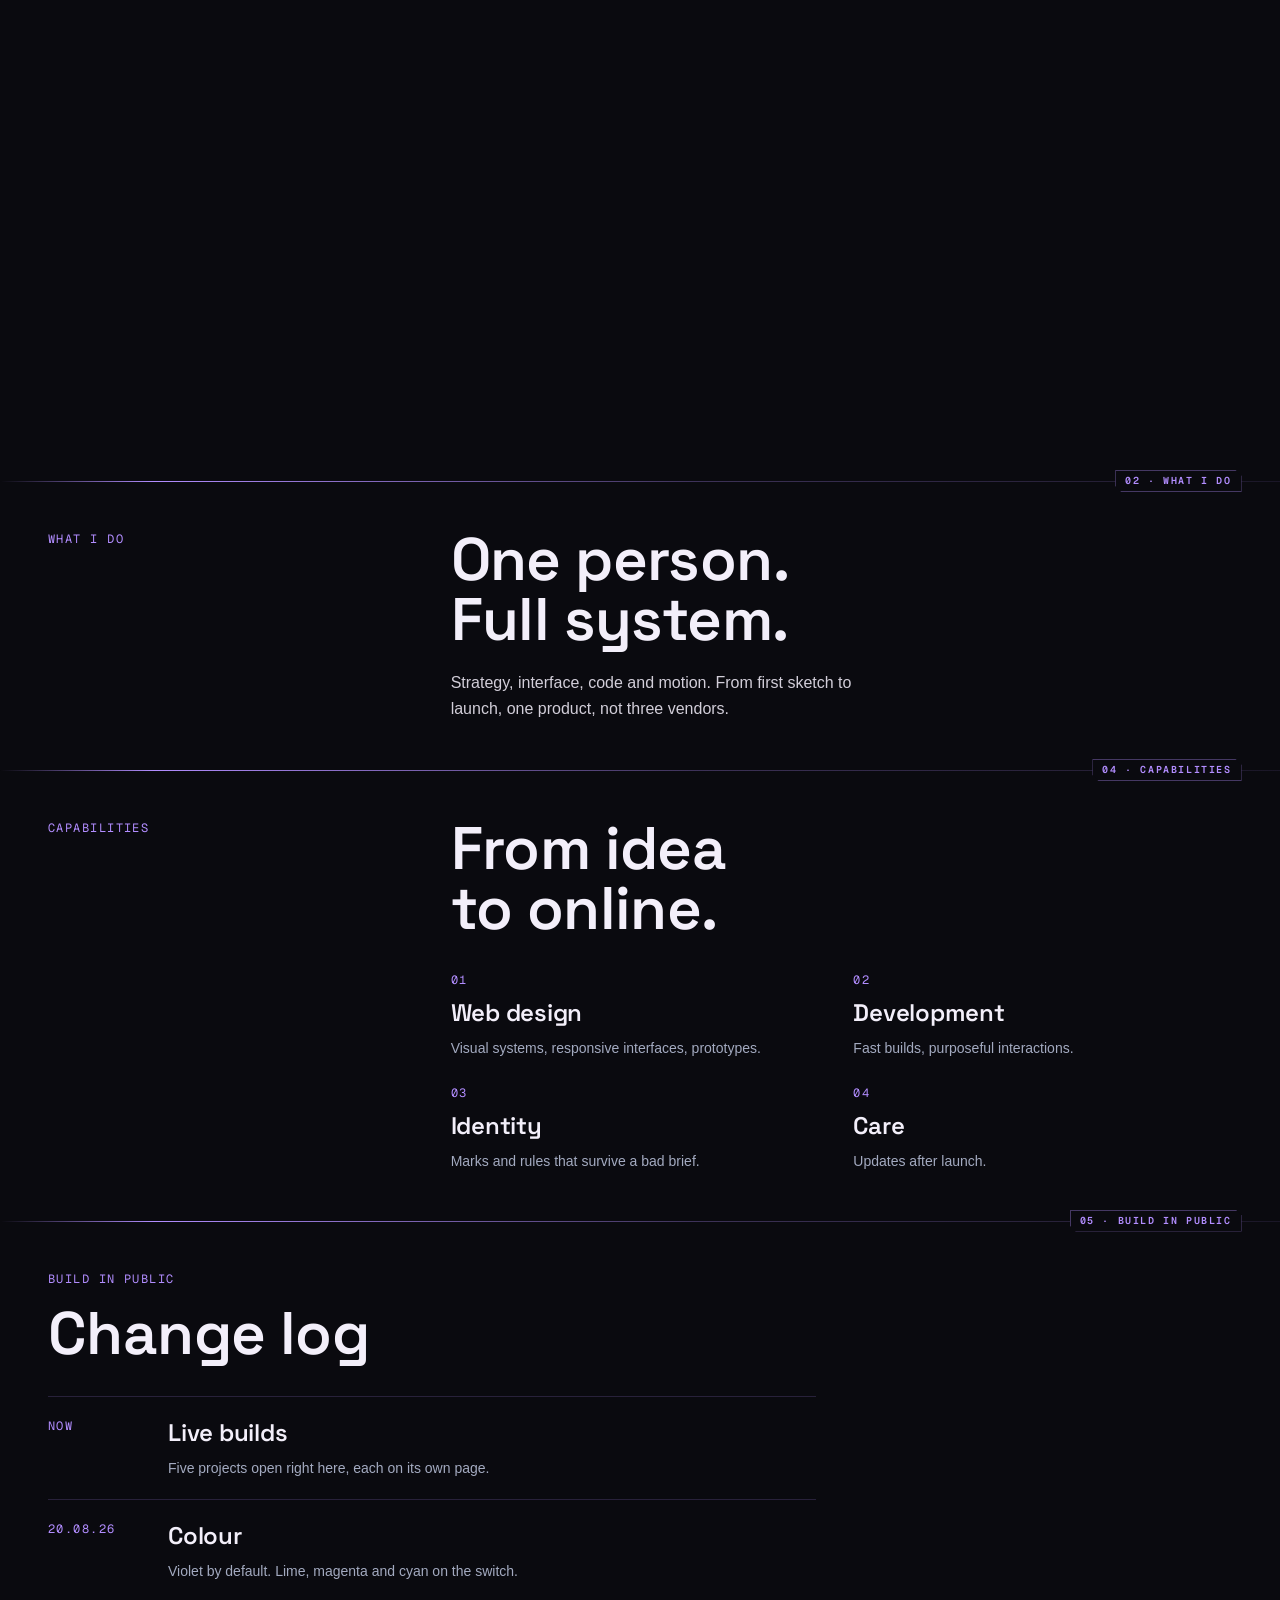
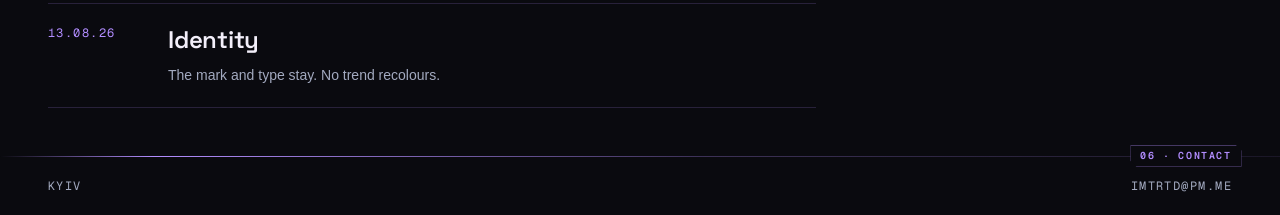
==== commit c62a0c0d: "feat: remove work section from homepage" ====
--- a/index.html
+++ b/index.html
@@ -1,65 +1,3 @@
 <!DOCTYPE html>
 
-<html class="antialiased" lang="en"><head><script>try{var a=localStorage.getItem("imtrtd-accent");if(a==="lime"||a==="magenta"||a==="cyan")document.documentElement.dataset.accent=a}catch(e){}</script><meta content="summary_large_image" name="twitter:card"/><meta content="imtrtd.space" property="og:title"/><meta content="https://velvet-apex-iris-acorn.grok.me/og.jpg" property="og:image"/><meta content="1200" property="og:image:width"/><meta content="630" property="og:image:height"/><meta content="https://velvet-apex-iris-acorn.grok.me/x-banner.jpg" property="x:game:image"/><meta content="1200" property="x:game:image:width"/><meta content="264" property="x:game:image:height"/><meta charset="utf-8"/><meta content="width=device-width, initial-scale=1" name="viewport"/><link data-precedence="default" href="assets/styles-AITc7i4Y.css" rel="stylesheet"/><link data-precedence="default" href="https://fonts.googleapis.com/css2?family=Arimo:wght@400;500;600;700&family=Geist+Mono:wght@400;600;700&display=swap" rel="stylesheet"/><title>imtrtd.space</title><meta content="#0a0a0f" name="theme-color"/><meta content="imtrtd.space — Im Trying To Design. The studio site." name="description"/><link href="favicon.svg" rel="icon" type="image/svg+xml"/><link href="favicon-32x32.png" rel="icon" sizes="32x32" type="image/png"/><link href="favicon.ico" rel="icon" sizes="any"/><link href="apple-touch-icon.png" rel="apple-touch-icon"/><link href="https://fonts.googleapis.com" rel="preconnect"/><link crossorigin="anonymous" href="https://fonts.gstatic.com" rel="preconnect"/><link href="__grok/icon-180.png" rel="apple-touch-icon"/><meta content="imtrtd.space" name="apple-mobile-web-app-title"/><meta content="black" name="apple-mobile-web-app-status-bar-style"/><meta content="01a12a42-2c07-7f63-a3ba-faefddaf1310" name="grok-project-id"/><meta content="01a12a42-2c07-7f63-a3ba-faefddaf1310" property="grok:app_id"/><meta content="@Pseudocx" property="x:creator"/><meta content="2080774896229998592" property="x:creator:id"/><link href="assets/merge-palette.css" rel="stylesheet"/><link href="https://fonts.googleapis.com/css2?family=Space+Grotesk:wght@500;600;700&display=swap" rel="stylesheet"/><script defer="" src="assets/studio.js"></script></head><body class="font-sans text-paper"><canvas aria-hidden="true" class="cosmos-field"></canvas><div class="site-layer"><!--$--><div class="min-h-dvh text-paper"><header class="sticky top-0 z-30 grid grid-cols-[1fr_auto] items-center gap-x-2 border-b border-hair bg-ink/80 px-4 pt-2 pb-1 backdrop-blur-md sm:px-6 lg:grid-cols-[auto_1fr_auto] lg:items-end lg:px-8 lg:py-4 xl:px-12"><a aria-current="page" aria-label="ImTryingToDesign, home" class="inline-flex min-w-0 items-center gap-2.5 py-2 sm:gap-3.5 active" data-fx="logo" data-status="active" href="index.html"><img alt="I/TD" class="logo-mark" height="56" src="logo-mark.png" width="56"/></a><div class="flex items-center"><button aria-pressed="false" class="label inline-flex h-11 items-center gap-2 text-mute transition-colors duration-200 hover:text-paper" data-sound="true" type="button"><span class="size-1.5 rounded-full bg-mute"></span><span class="max-[340px]:sr-only">Sound</span></button><div aria-label="Site colour" class="flex items-center" role="radiogroup"><button aria-checked="true" aria-label="Lime" class="grid size-9 place-items-center sm:size-11" data-fx="lime" role="radio" type="button"><span class="size-3.5 ring-2 ring-paper ring-offset-2 ring-offset-ink" style="background:#d8ff00;box-shadow:0 0 12px #d8ff00;clip-path:polygon(0 0, calc(100% - 4px) 0, 100% 4px, 100% 100%, 4px 100%, 0 calc(100% - 4px))"></span></button><button aria-checked="false" aria-label="Violet" class="grid size-9 place-items-center sm:size-11" data-fx="violet" role="radio" type="button"><span class="size-3.5 opacity-80" style="background:#bf00ff;clip-path:polygon(0 0, calc(100% - 4px) 0, 100% 4px, 100% 100%, 4px 100%, 0 calc(100% - 4px))"></span></button><button aria-checked="false" aria-label="Magenta" class="grid size-9 place-items-center sm:size-11" data-fx="magenta" role="radio" type="button"><span class="size-3.5 opacity-80" style="background:#ff2bd6;clip-path:polygon(0 0, calc(100% - 4px) 0, 100% 4px, 100% 100%, 4px 100%, 0 calc(100% - 4px))"></span></button><button aria-checked="false" aria-label="Cyan" class="grid size-9 place-items-center sm:size-11" data-fx="cyan" role="radio" type="button"><span class="size-3.5 opacity-80" style="background:#2ee9ff;clip-path:polygon(0 0, calc(100% - 4px) 0, 100% 4px, 100% 100%, 4px 100%, 0 calc(100% - 4px))"></span></button></div></div><nav class="col-span-2 -mx-4 flex gap-x-1 overflow-x-auto px-4 sm:-mx-6 sm:px-6 lg:col-span-1 lg:col-start-2 lg:row-start-1 lg:mx-0 lg:justify-end lg:gap-x-4 lg:overflow-visible lg:px-0 xl:gap-x-5"><a aria-current="page" class="label inline-flex h-11 shrink-0 items-center text-mute transition-colors duration-200 hover:text-paper data-[status=active]:text-paper active" data-fx="home" data-status="active" href="index.html">Home</a><a class="label inline-flex h-11 shrink-0 items-center text-mute transition-colors duration-200 hover:text-paper data-[status=active]:text-paper" data-fx="work" href="selected.html">Work</a><a class="label inline-flex h-11 shrink-0 items-center text-mute transition-colors duration-200 hover:text-paper data-[status=active]:text-paper" data-fx="samples" href="archive.html">Samples</a><a class="label inline-flex h-11 shrink-0 items-center text-mute transition-colors duration-200 hover:text-paper data-[status=active]:text-paper" data-fx="practice" href="practice.html">Practice</a><a class="label inline-flex h-11 shrink-0 items-center text-mute transition-colors duration-200 hover:text-paper data-[status=active]:text-paper" data-fx="contact" href="contact.html">Contact</a></nav></header><section class="pulse-stage" data-open="0" id="brief"><div class="pulse-pin"><div class="pulse-copy min-w-0"><p class="label text-signal">ImTryingToDesign</p><p class="label mt-2 text-mute">Available · Q4 2026 · Kyiv / Remote</p><h1 class="hero-title mt-4 sm:mt-5">DIGITAL<br/><span class="hero-glitch" data-text="EXPERIENCES">EXPERIENCES</span><br/>WITH A PULSE.</h1><p class="mt-5 max-w-[38ch] text-base leading-relaxed text-paper/80">Websites, interfaces and systems for studios, artists and small brands. No templates.</p><a class="label mt-6 inline-flex h-11 items-center gap-3 text-paper" data-fx="explore" href="index.html#work"><span class="grid size-11 place-items-center rounded-full border border-signal text-signal">↓</span>Explore work</a></div><div aria-hidden="true" class="pulse-figure"><canvas aria-hidden="true" class="pulse-shader absolute inset-0 h-full w-full touch-none"></canvas></div><div class="brief-panel"><p class="label text-signal">Brief</p><h2 class="mt-2 max-w-[14ch] font-display text-3xl font-semibold tracking-tight sm:text-4xl">Send a brief.</h2><form class="mt-4 grid gap-3"><div class="grid gap-3 sm:grid-cols-2"><label class="grid gap-1"><span class="label text-mute">Name</span><input autocomplete="name" class="brief-field" name="name" required=""/></label><label class="grid gap-1"><span class="label text-mute">Email / Telegram</span><input autocomplete="email" class="brief-field" name="contact" required=""/></label></div><label class="grid gap-1"><span class="label text-mute">Type</span><select class="brief-field" data-fx="job" name="task"><option selected="">Website</option><option>Identity</option><option>Interface</option><option>Tool</option><option>Other</option></select></label><label class="grid gap-1"><span class="label text-mute">Note</span><textarea class="brief-field resize-none" name="note" rows="2"></textarea></label><button class="label h-11 bg-signal px-5 text-ink" data-fx="send" type="submit">Send brief</button></form></div></div></section><section class="grid gap-6 border-t border-hair px-4 py-10 sm:px-6 sm:py-12 lg:grid-cols-12 lg:px-8 xl:px-12" data-div="02 · What I do"><p class="label text-signal lg:col-span-4">What I do</p><div class="lg:col-span-8"><h2 class="font-display text-3xl font-semibold tracking-tight sm:text-4xl lg:text-6xl">One person.<br/>Full system.</h2><p class="mt-5 max-w-[46ch] text-base leading-relaxed text-paper/80">Strategy, interface, code and motion. From first sketch to launch, one product, not three vendors.</p></div></section><section class="border-t border-hair" data-div="03 · Selected work" id="work">
-<div class="flex flex-wrap items-baseline justify-between gap-3 px-4 py-5 sm:px-6 lg:px-8 xl:px-12">
-<p class="label text-signal">Selected work</p>
-<p class="label text-mute" id="work-count">2 sites · 3 apps</p>
-</div>
-<div class="flex gap-2 px-4 pb-4 sm:px-6 lg:px-8 xl:px-12">
-<button class="tab-btn label h-11 px-4 border border-hair data-[active=true]:bg-signal data-[active=true]:text-ink" data-tab="sites" data-active="true">Sites</button>
-<button class="tab-btn label h-11 px-4 border border-hair data-[active=true]:bg-signal data-[active=true]:text-ink" data-tab="apps">Apps</button>
-</div>
-<ul class="border-t border-hair" id="work-list">
-<!-- Sites -->
-<li class="work-row grid gap-3 border-b border-hair px-4 py-5 sm:px-6 md:grid-cols-[4.5rem_minmax(0,1fr)_auto] md:items-center md:gap-4 lg:px-8 lg:py-6 xl:px-12" data-type="sites">
-<span class="label text-signal">01</span>
-<span><span class="label text-mute">Tattoo studio · Kyiv / Nürnberg</span><span class="mt-1 block font-display text-2xl font-semibold tracking-tight break-words sm:text-3xl lg:text-4xl">NAMENLOS</span><span class="mt-2 block max-w-[54ch] text-sm leading-relaxed text-mute">Booking, flash and lettering in the studio’s own system.</span></span>
-<a class="label inline-flex h-11 w-full shrink-0 items-center justify-center bg-signal px-4 text-ink transition-transform duration-200 ease-out hover:-translate-y-px md:w-auto" href="work/namenlos.html">Preview</a>
-</li>
-<li class="work-row grid gap-3 border-b border-hair px-4 py-5 sm:px-6 md:grid-cols-[4.5rem_minmax(0,1fr)_auto] md:items-center md:gap-4 lg:px-8 lg:py-6 xl:px-12" data-type="sites">
-<span class="label text-signal">02</span>
-<span><span class="label text-mute">Travel · Dublin</span><span class="mt-1 block font-display text-2xl font-semibold tracking-tight break-words sm:text-3xl lg:text-4xl">Natvik Tours</span><span class="mt-2 block max-w-[54ch] text-sm leading-relaxed text-mute">Day tours from Dublin. Original build.</span></span>
-<a class="label inline-flex h-11 w-full shrink-0 items-center justify-center bg-signal px-4 text-ink transition-transform duration-200 ease-out hover:-translate-y-px md:w-auto" href="work/natvik.html">Preview</a>
-</li>
-<!-- Apps -->
-<li class="work-row grid gap-3 border-b border-hair px-4 py-5 sm:px-6 md:grid-cols-[4.5rem_minmax(0,1fr)_auto] md:items-center md:gap-4 lg:px-8 lg:py-6 xl:px-12 hidden" data-type="apps">
-<span class="label text-signal">01</span>
-<span><span class="label text-mute">Music app · Browser</span><span class="mt-1 block font-display text-2xl font-semibold tracking-tight break-words sm:text-3xl lg:text-4xl">PULSEBOX</span><span class="mt-2 block max-w-[54ch] text-sm leading-relaxed text-mute">8-bit chiptune studio. Four channels, sixteen steps.</span></span>
-<a class="label inline-flex h-11 w-full shrink-0 items-center justify-center bg-signal px-4 text-ink transition-transform duration-200 ease-out hover:-translate-y-px md:w-auto" href="work/pulse-box.html">Preview</a>
-</li>
-<li class="work-row grid gap-3 border-b border-hair px-4 py-5 sm:px-6 md:grid-cols-[4.5rem_minmax(0,1fr)_auto] md:items-center md:gap-4 lg:px-8 lg:py-6 xl:px-12 hidden" data-type="apps">
-<span class="label text-signal">02</span>
-<span><span class="label text-mute">Product · Remote</span><span class="mt-1 block font-display text-2xl font-semibold tracking-tight break-words sm:text-3xl lg:text-4xl">CUEBOX</span><span class="mt-2 block max-w-[54ch] text-sm leading-relaxed text-mute">A library for prompts, chats and variables.</span></span>
-<a class="label inline-flex h-11 w-full shrink-0 items-center justify-center bg-signal px-4 text-ink transition-transform duration-200 ease-out hover:-translate-y-px md:w-auto" href="work/cuebox.html">Preview</a>
-</li>
-<li class="work-row grid gap-3 border-b border-hair px-4 py-5 sm:px-6 md:grid-cols-[4.5rem_minmax(0,1fr)_auto] md:items-center md:gap-4 lg:px-8 lg:py-6 xl:px-12 hidden" data-type="apps">
-<span class="label text-signal">03</span>
-<span><span class="label text-mute">Tool · Kyiv</span><span class="mt-1 block font-display text-2xl font-semibold tracking-tight break-words sm:text-3xl lg:text-4xl">Tattoo Lab</span><span class="mt-2 block max-w-[54ch] text-sm leading-relaxed text-mute">Stencil editor. Threshold, draw, export.</span></span>
-<a class="label inline-flex h-11 w-full shrink-0 items-center justify-center bg-signal px-4 text-ink transition-transform duration-200 ease-out hover:-translate-y-px md:w-auto" href="work/lab.html">Preview</a>
-</li>
-<!-- Grok Build apps -->
-<li class="work-row grid gap-3 border-b border-hair px-4 py-5 sm:px-6 md:grid-cols-[4.5rem_minmax(0,1fr)_auto] md:items-center md:gap-4 lg:px-8 lg:py-6 xl:px-12 hidden" data-type="apps">
-<span class="label text-signal">04</span>
-<span><span class="label text-mute">Grok Build · Game</span><span class="mt-1 block font-display text-2xl font-semibold tracking-tight break-words sm:text-3xl lg:text-4xl">Forest Driver</span><span class="mt-2 block max-w-[54ch] text-sm leading-relaxed text-mute">Peaceful 3D driving game through an endless forest. Built with Grok Build.</span></span>
-<a class="label inline-flex h-11 w-full shrink-0 items-center justify-center bg-signal px-4 text-ink transition-transform duration-200 ease-out hover:-translate-y-px md:w-auto" href="work/forest-driver.html">Preview</a>
-</li>
-<li class="work-row grid gap-3 border-b border-hair px-4 py-5 sm:px-6 md:grid-cols-[4.5rem_minmax(0,1fr)_auto] md:items-center md:gap-4 lg:px-8 lg:py-6 xl:px-12 hidden" data-type="apps">
-<span class="label text-signal">05</span>
-<span><span class="label text-mute">Grok Build · App</span><span class="mt-1 block font-display text-2xl font-semibold tracking-tight break-words sm:text-3xl lg:text-4xl">City Builder</span><span class="mt-2 block max-w-[54ch] text-sm leading-relaxed text-mute">Isometric city simulation with zoning and live economy. Built with Grok Build.</span></span>
-<a class="label inline-flex h-11 w-full shrink-0 items-center justify-center bg-signal px-4 text-ink transition-transform duration-200 ease-out hover:-translate-y-px md:w-auto" href="work/city-builder.html">Preview</a>
-</li>
-</ul>
-</section><section class="grid gap-6 border-t border-hair px-4 py-10 sm:px-6 sm:py-12 lg:grid-cols-12 lg:px-8 xl:px-12" data-div="04 · Capabilities"><p class="label text-signal lg:col-span-4">Capabilities</p><div class="lg:col-span-8"><h2 class="font-display text-3xl font-semibold tracking-tight sm:text-4xl lg:text-6xl">From idea<br/>to online.</h2><ul class="mt-8 grid gap-6 sm:grid-cols-2"><li><p class="label text-signal">01</p><p class="mt-2 font-display text-2xl font-semibold">Web design</p><p class="mt-2 text-sm leading-relaxed text-mute">Visual systems, responsive interfaces, prototypes.</p></li><li><p class="label text-signal">02</p><p class="mt-2 font-display text-2xl font-semibold">Development</p><p class="mt-2 text-sm leading-relaxed text-mute">Fast builds, purposeful interactions.</p></li><li><p class="label text-signal">03</p><p class="mt-2 font-display text-2xl font-semibold">Identity</p><p class="mt-2 text-sm leading-relaxed text-mute">Marks and rules that survive a bad brief.</p></li><li><p class="label text-signal">04</p><p class="mt-2 font-display text-2xl font-semibold">Care</p><p class="mt-2 text-sm leading-relaxed text-mute">Updates after launch.</p></li></ul></div></section><section class="border-t border-hair px-4 py-10 sm:px-6 sm:py-12 lg:px-8 xl:px-12" data-div="05 · Build in public"><p class="label text-signal">Build in public</p><h2 class="mt-4 font-display text-3xl font-semibold tracking-tight sm:text-4xl lg:text-6xl">Change log</h2><ol class="mt-8 max-w-3xl border-t border-hair"><li class="grid gap-2 border-b border-hair py-5 md:grid-cols-[7rem_1fr]"><span class="label text-signal">Now</span><span><span class="font-display text-2xl font-semibold">Live builds</span><span class="mt-2 block max-w-[52ch] text-sm leading-relaxed text-mute">Five projects open right here, each on its own page.</span></span></li><li class="grid gap-2 border-b border-hair py-5 md:grid-cols-[7rem_1fr]"><span class="label text-signal">20.08.26</span><span><span class="font-display text-2xl font-semibold">Colour</span><span class="mt-2 block max-w-[52ch] text-sm leading-relaxed text-mute">Violet by default. Lime, magenta and cyan on the switch.</span></span></li><li class="grid gap-2 border-b border-hair py-5 md:grid-cols-[7rem_1fr]"><span class="label text-signal">13.08.26</span><span><span class="font-display text-2xl font-semibold">Identity</span><span class="mt-2 block max-w-[52ch] text-sm leading-relaxed text-mute">The mark and type stay. No trend recolours.</span></span></li></ol></section><footer class="flex flex-wrap items-baseline justify-between gap-3 border-t border-hair px-4 py-5 sm:px-6 lg:px-8 xl:px-12" data-div="06 · Contact"><p class="label text-mute">Kyiv</p><a class="label text-mute transition-colors duration-200 hover:text-paper" data-fx="mail" href="mailto:imtrtd@pm.me">imtrtd@pm.me</a></footer></div><!--/$--></div><script>
-document.querySelectorAll('.tab-btn').forEach(btn => {
-  btn.addEventListener('click', () => {
-    document.querySelectorAll('.tab-btn').forEach(b => b.dataset.active = 'false');
-    btn.dataset.active = 'true';
-    const tab = btn.dataset.tab;
-    document.querySelectorAll('#work-list li').forEach(li => {
-      li.classList.toggle('hidden', li.dataset.type !== tab);
-    });
-    const count = document.querySelectorAll(`#work-list li[data-type="${tab}"]`).length;
-    document.getElementById('work-count').textContent = tab === 'sites' ? `${count} sites` : `${count} apps`;
-  });
-});
-</script></body></html>+<html class="antialiased" lang="en"><head><script>try{var a=localStorage.getItem("imtrtd-accent");if(a==="lime"||a==="magenta"||a==="cyan")document.documentElement.dataset.accent=a}catch(e){}</script><meta content="summary_large_image" name="twitter:card"/><meta content="imtrtd.space" property="og:title"/><meta content="https://velvet-apex-iris-acorn.grok.me/og.jpg" property="og:image"/><meta content="1200" property="og:image:width"/><meta content="630" property="og:image:height"/><meta content="https://velvet-apex-iris-acorn.grok.me/x-banner.jpg" property="x:game:image"/><meta content="1200" property="x:game:image:width"/><meta content="264" property="x:game:image:height"/><meta charset="utf-8"/><meta content="width=device-width, initial-scale=1" name="viewport"/><link data-precedence="default" href="assets/styles-AITc7i4Y.css" rel="stylesheet"/><link data-precedence="default" href="https://fonts.googleapis.com/css2?family=Arimo:wght@400;500;600;700&family=Geist+Mono:wght@400;600;700&display=swap" rel="stylesheet"/><title>imtrtd.space</title><meta content="#0a0a0f" name="theme-color"/><meta content="imtrtd.space — Im Trying To Design. The studio site." name="description"/><link href="favicon.svg" rel="icon" type="image/svg+xml"/><link href="favicon-32x32.png" rel="icon" sizes="32x32" type="image/png"/><link href="favicon.ico" rel="icon" sizes="any"/><link href="apple-touch-icon.png" rel="apple-touch-icon"/><link href="https://fonts.googleapis.com" rel="preconnect"/><link crossorigin="anonymous" href="https://fonts.gstatic.com" rel="preconnect"/><link href="__grok/icon-180.png" rel="apple-touch-icon"/><meta content="imtrtd.space" name="apple-mobile-web-app-title"/><meta content="black" name="apple-mobile-web-app-status-bar-style"/><meta content="01a12a42-2c07-7f63-a3ba-faefddaf1310" name="grok-project-id"/><meta content="01a12a42-2c07-7f63-a3ba-faefddaf1310" property="grok:app_id"/><meta content="@Pseudocx" property="x:creator"/><meta content="2080774896229998592" property="x:creator:id"/><link href="assets/merge-palette.css" rel="stylesheet"/><link href="https://fonts.googleapis.com/css2?family=Space+Grotesk:wght@500;600;700&display=swap" rel="stylesheet"/><script defer="" src="assets/studio.js"></script></head><body class="font-sans text-paper"><canvas aria-hidden="true" class="cosmos-field"></canvas><div class="site-layer"><!--$--><div class="min-h-dvh text-paper"><header class="sticky top-0 z-30 grid grid-cols-[1fr_auto] items-center gap-x-2 border-b border-hair bg-ink/80 px-4 pt-2 pb-1 backdrop-blur-md sm:px-6 lg:grid-cols-[auto_1fr_auto] lg:items-end lg:px-8 lg:py-4 xl:px-12"><a aria-current="page" aria-label="ImTryingToDesign, home" class="inline-flex min-w-0 items-center gap-2.5 py-2 sm:gap-3.5 active" data-fx="logo" data-status="active" href="index.html"><img alt="I/TD" class="logo-mark" height="56" src="logo-mark.png" width="56"/></a><div class="flex items-center"><button aria-pressed="false" class="label inline-flex h-11 items-center gap-2 text-mute transition-colors duration-200 hover:text-paper" data-sound="true" type="button"><span class="size-1.5 rounded-full bg-mute"></span><span class="max-[340px]:sr-only">Sound</span></button><div aria-label="Site colour" class="flex items-center" role="radiogroup"><button aria-checked="true" aria-label="Lime" class="grid size-9 place-items-center sm:size-11" data-fx="lime" role="radio" type="button"><span class="size-3.5 ring-2 ring-paper ring-offset-2 ring-offset-ink" style="background:#d8ff00;box-shadow:0 0 12px #d8ff00;clip-path:polygon(0 0, calc(100% - 4px) 0, 100% 4px, 100% 100%, 4px 100%, 0 calc(100% - 4px))"></span></button><button aria-checked="false" aria-label="Violet" class="grid size-9 place-items-center sm:size-11" data-fx="violet" role="radio" type="button"><span class="size-3.5 opacity-80" style="background:#bf00ff;clip-path:polygon(0 0, calc(100% - 4px) 0, 100% 4px, 100% 100%, 4px 100%, 0 calc(100% - 4px))"></span></button><button aria-checked="false" aria-label="Magenta" class="grid size-9 place-items-center sm:size-11" data-fx="magenta" role="radio" type="button"><span class="size-3.5 opacity-80" style="background:#ff2bd6;clip-path:polygon(0 0, calc(100% - 4px) 0, 100% 4px, 100% 100%, 4px 100%, 0 calc(100% - 4px))"></span></button><button aria-checked="false" aria-label="Cyan" class="grid size-9 place-items-center sm:size-11" data-fx="cyan" role="radio" type="button"><span class="size-3.5 opacity-80" style="background:#2ee9ff;clip-path:polygon(0 0, calc(100% - 4px) 0, 100% 4px, 100% 100%, 4px 100%, 0 calc(100% - 4px))"></span></button></div></div><nav class="col-span-2 -mx-4 flex gap-x-1 overflow-x-auto px-4 sm:-mx-6 sm:px-6 lg:col-span-1 lg:col-start-2 lg:row-start-1 lg:mx-0 lg:justify-end lg:gap-x-4 lg:overflow-visible lg:px-0 xl:gap-x-5"><a aria-current="page" class="label inline-flex h-11 shrink-0 items-center text-mute transition-colors duration-200 hover:text-paper data-[status=active]:text-paper active" data-fx="home" data-status="active" href="index.html">Home</a><a class="label inline-flex h-11 shrink-0 items-center text-mute transition-colors duration-200 hover:text-paper data-[status=active]:text-paper" data-fx="work" href="selected.html">Work</a><a class="label inline-flex h-11 shrink-0 items-center text-mute transition-colors duration-200 hover:text-paper data-[status=active]:text-paper" data-fx="samples" href="archive.html">Samples</a><a class="label inline-flex h-11 shrink-0 items-center text-mute transition-colors duration-200 hover:text-paper data-[status=active]:text-paper" data-fx="practice" href="practice.html">Practice</a><a class="label inline-flex h-11 shrink-0 items-center text-mute transition-colors duration-200 hover:text-paper data-[status=active]:text-paper" data-fx="contact" href="contact.html">Contact</a></nav></header><section class="pulse-stage" data-open="0" id="brief"><div class="pulse-pin"><div class="pulse-copy min-w-0"><p class="label text-signal">ImTryingToDesign</p><p class="label mt-2 text-mute">Available · Q4 2026 · Kyiv / Remote</p><h1 class="hero-title mt-4 sm:mt-5">DIGITAL<br/><span class="hero-glitch" data-text="EXPERIENCES">EXPERIENCES</span><br/>WITH A PULSE.</h1><p class="mt-5 max-w-[38ch] text-base leading-relaxed text-paper/80">Websites, interfaces and systems for studios, artists and small brands. No templates.</p><a class="label mt-6 inline-flex h-11 items-center gap-3 text-paper" data-fx="explore" href="selected.html"><span class="grid size-11 place-items-center rounded-full border border-signal text-signal">↓</span>Explore work</a></div><div aria-hidden="true" class="pulse-figure"><canvas aria-hidden="true" class="pulse-shader absolute inset-0 h-full w-full touch-none"></canvas></div><div class="brief-panel"><p class="label text-signal">Brief</p><h2 class="mt-2 max-w-[14ch] font-display text-3xl font-semibold tracking-tight sm:text-4xl">Send a brief.</h2><form class="mt-4 grid gap-3"><div class="grid gap-3 sm:grid-cols-2"><label class="grid gap-1"><span class="label text-mute">Name</span><input autocomplete="name" class="brief-field" name="name" required=""/></label><label class="grid gap-1"><span class="label text-mute">Email / Telegram</span><input autocomplete="email" class="brief-field" name="contact" required=""/></label></div><label class="grid gap-1"><span class="label text-mute">Type</span><select class="brief-field" data-fx="job" name="task"><option selected="">Website</option><option>Identity</option><option>Interface</option><option>Tool</option><option>Other</option></select></label><label class="grid gap-1"><span class="label text-mute">Note</span><textarea class="brief-field resize-none" name="note" rows="2"></textarea></label><button class="label h-11 bg-signal px-5 text-ink" data-fx="send" type="submit">Send brief</button></form></div></div></section><section class="grid gap-6 border-t border-hair px-4 py-10 sm:px-6 sm:py-12 lg:grid-cols-12 lg:px-8 xl:px-12" data-div="02 · What I do"><p class="label text-signal lg:col-span-4">What I do</p><div class="lg:col-span-8"><h2 class="font-display text-3xl font-semibold tracking-tight sm:text-4xl lg:text-6xl">One person.<br/>Full system.</h2><p class="mt-5 max-w-[46ch] text-base leading-relaxed text-paper/80">Strategy, interface, code and motion. From first sketch to launch, one product, not three vendors.</p></div></section><section class="grid gap-6 border-t border-hair px-4 py-10 sm:px-6 sm:py-12 lg:grid-cols-12 lg:px-8 xl:px-12" data-div="04 · Capabilities"><p class="label text-signal lg:col-span-4">Capabilities</p><div class="lg:col-span-8"><h2 class="font-display text-3xl font-semibold tracking-tight sm:text-4xl lg:text-6xl">From idea<br/>to online.</h2><ul class="mt-8 grid gap-6 sm:grid-cols-2"><li><p class="label text-signal">01</p><p class="mt-2 font-display text-2xl font-semibold">Web design</p><p class="mt-2 text-sm leading-relaxed text-mute">Visual systems, responsive interfaces, prototypes.</p></li><li><p class="label text-signal">02</p><p class="mt-2 font-display text-2xl font-semibold">Development</p><p class="mt-2 text-sm leading-relaxed text-mute">Fast builds, purposeful interactions.</p></li><li><p class="label text-signal">03</p><p class="mt-2 font-display text-2xl font-semibold">Identity</p><p class="mt-2 text-sm leading-relaxed text-mute">Marks and rules that survive a bad brief.</p></li><li><p class="label text-signal">04</p><p class="mt-2 font-display text-2xl font-semibold">Care</p><p class="mt-2 text-sm leading-relaxed text-mute">Updates after launch.</p></li></ul></div></section><section class="border-t border-hair px-4 py-10 sm:px-6 sm:py-12 lg:px-8 xl:px-12" data-div="05 · Build in public"><p class="label text-signal">Build in public</p><h2 class="mt-4 font-display text-3xl font-semibold tracking-tight sm:text-4xl lg:text-6xl">Change log</h2><ol class="mt-8 max-w-3xl border-t border-hair"><li class="grid gap-2 border-b border-hair py-5 md:grid-cols-[7rem_1fr]"><span class="label text-signal">Now</span><span><span class="font-display text-2xl font-semibold">Live builds</span><span class="mt-2 block max-w-[52ch] text-sm leading-relaxed text-mute">Five projects open right here, each on its own page.</span></span></li><li class="grid gap-2 border-b border-hair py-5 md:grid-cols-[7rem_1fr]"><span class="label text-signal">20.08.26</span><span><span class="font-display text-2xl font-semibold">Colour</span><span class="mt-2 block max-w-[52ch] text-sm leading-relaxed text-mute">Violet by default. Lime, magenta and cyan on the switch.</span></span></li><li class="grid gap-2 border-b border-hair py-5 md:grid-cols-[7rem_1fr]"><span class="label text-signal">13.08.26</span><span><span class="font-display text-2xl font-semibold">Identity</span><span class="mt-2 block max-w-[52ch] text-sm leading-relaxed text-mute">The mark and type stay. No trend recolours.</span></span></li></ol></section><footer class="flex flex-wrap items-baseline justify-between gap-3 border-t border-hair px-4 py-5 sm:px-6 lg:px-8 xl:px-12" data-div="06 · Contact"><p class="label text-mute">Kyiv</p><a class="label text-mute transition-colors duration-200 hover:text-paper" data-fx="mail" href="mailto:imtrtd@pm.me">imtrtd@pm.me</a></footer></div><!--/$--></div></body></html>
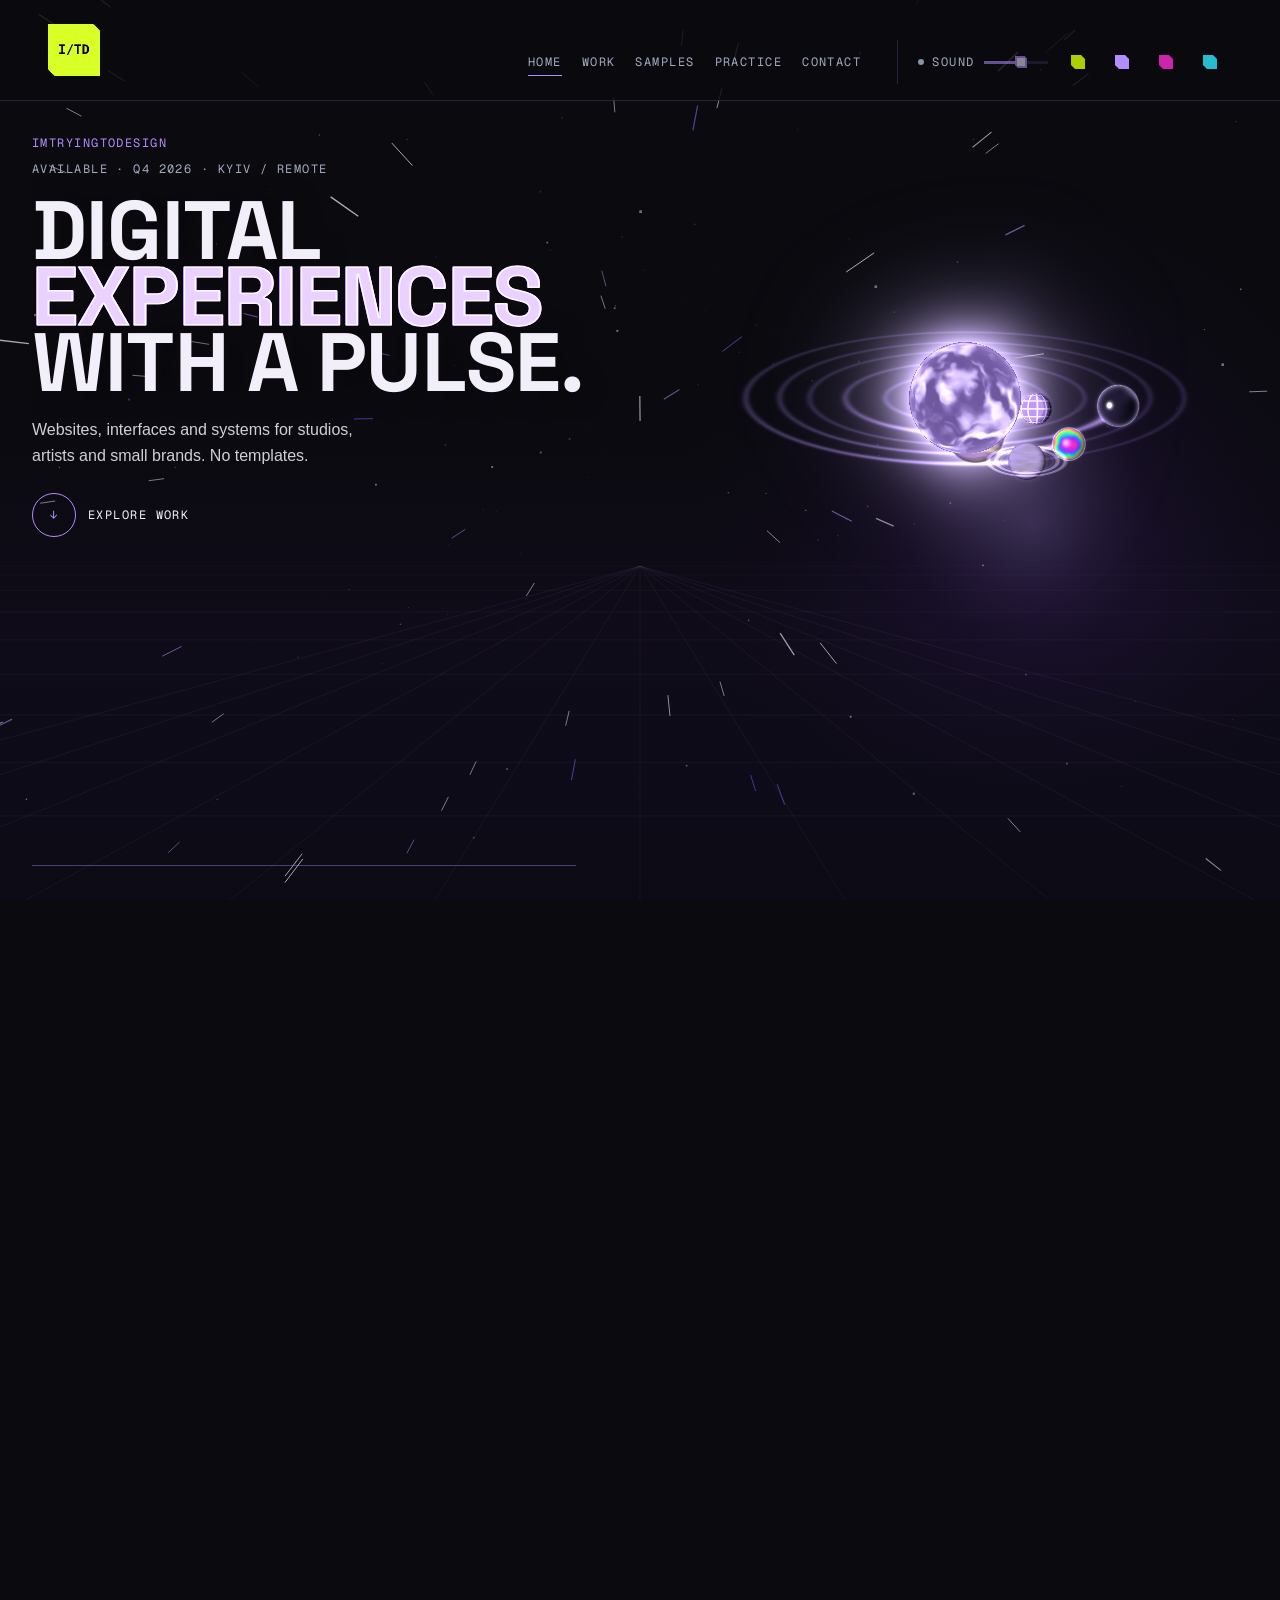
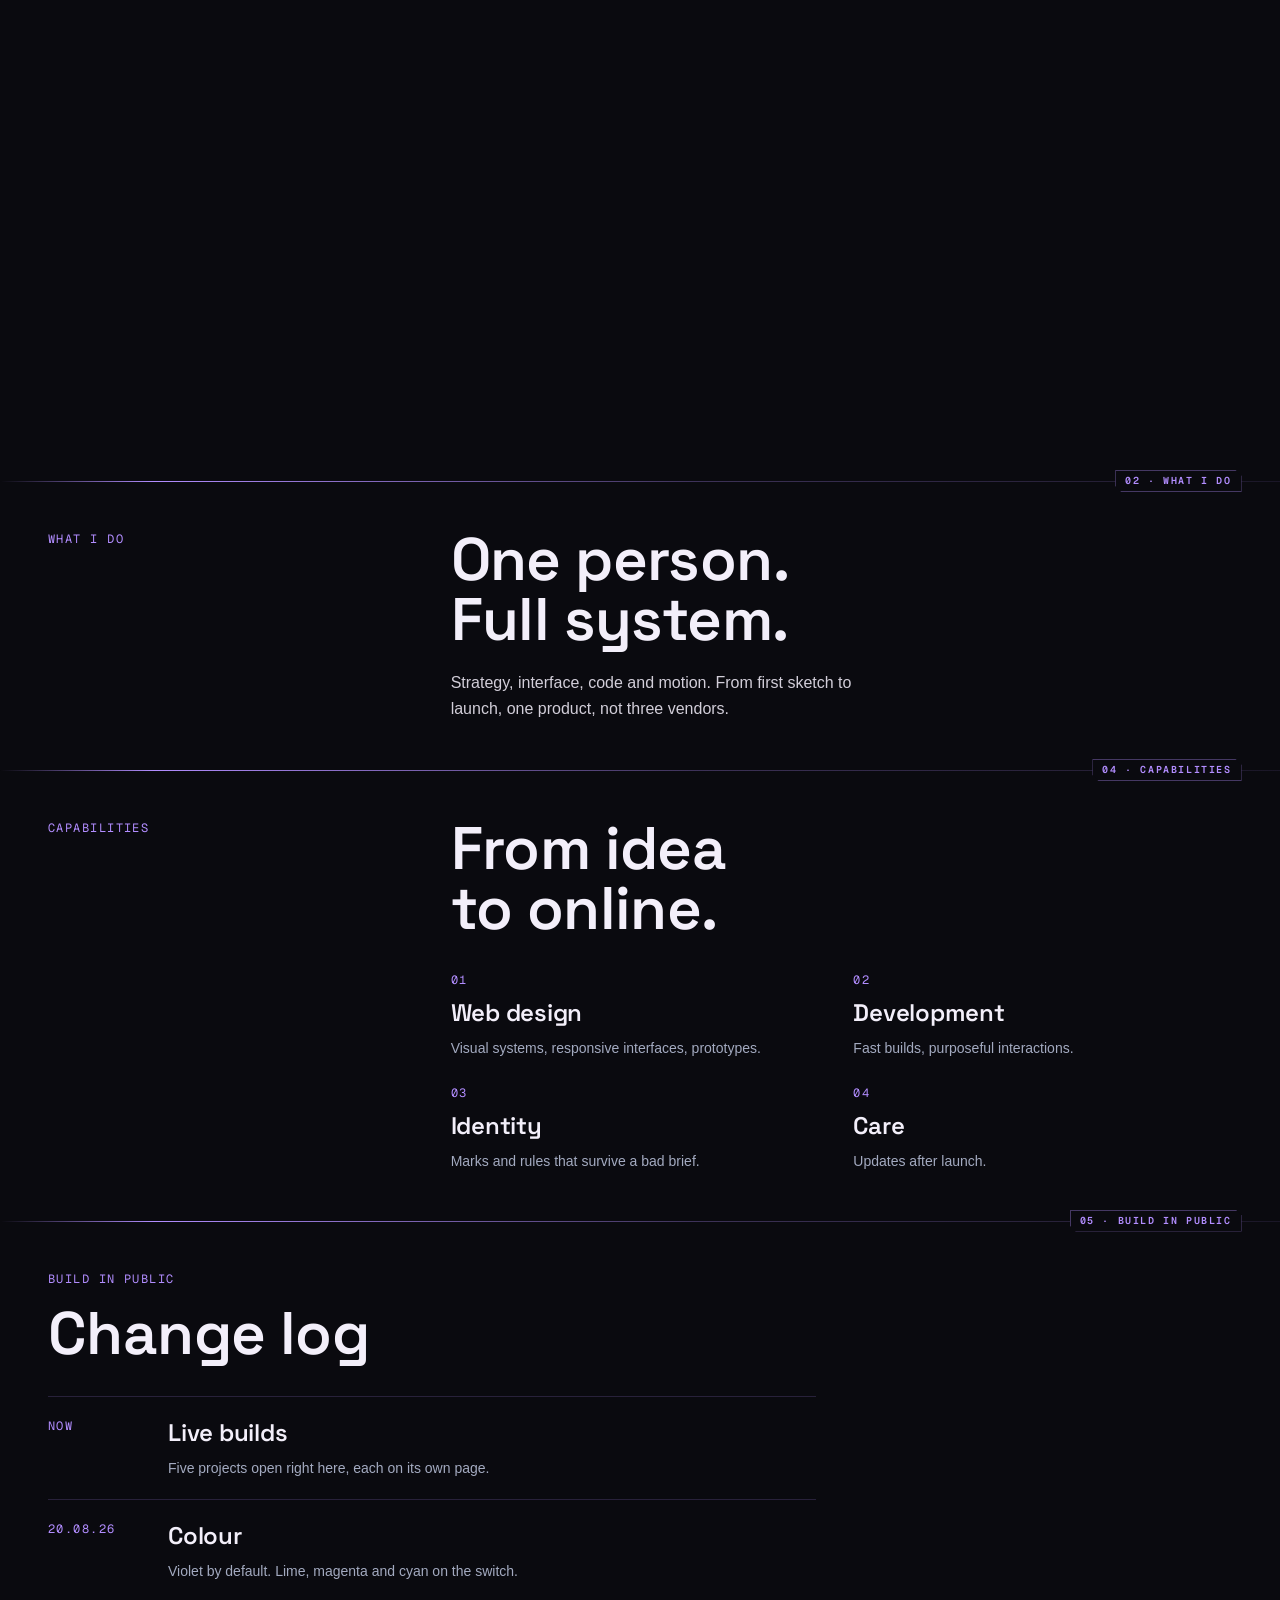
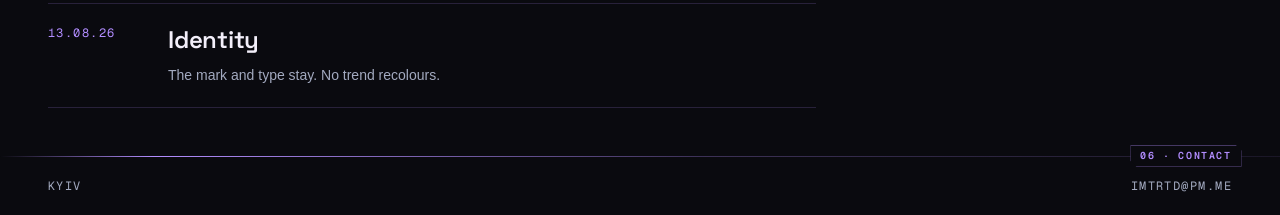
==== commit 4dd6add4: "feat: add mobile nav swipe" ====
--- a/index.html
+++ b/index.html
@@ -1,3 +1,19 @@
 <!DOCTYPE html>
 
-<html class="antialiased" lang="en"><head><script>try{var a=localStorage.getItem("imtrtd-accent");if(a==="lime"||a==="magenta"||a==="cyan")document.documentElement.dataset.accent=a}catch(e){}</script><meta content="summary_large_image" name="twitter:card"/><meta content="imtrtd.space" property="og:title"/><meta content="https://velvet-apex-iris-acorn.grok.me/og.jpg" property="og:image"/><meta content="1200" property="og:image:width"/><meta content="630" property="og:image:height"/><meta content="https://velvet-apex-iris-acorn.grok.me/x-banner.jpg" property="x:game:image"/><meta content="1200" property="x:game:image:width"/><meta content="264" property="x:game:image:height"/><meta charset="utf-8"/><meta content="width=device-width, initial-scale=1" name="viewport"/><link data-precedence="default" href="assets/styles-AITc7i4Y.css" rel="stylesheet"/><link data-precedence="default" href="https://fonts.googleapis.com/css2?family=Arimo:wght@400;500;600;700&family=Geist+Mono:wght@400;600;700&display=swap" rel="stylesheet"/><title>imtrtd.space</title><meta content="#0a0a0f" name="theme-color"/><meta content="imtrtd.space — Im Trying To Design. The studio site." name="description"/><link href="favicon.svg" rel="icon" type="image/svg+xml"/><link href="favicon-32x32.png" rel="icon" sizes="32x32" type="image/png"/><link href="favicon.ico" rel="icon" sizes="any"/><link href="apple-touch-icon.png" rel="apple-touch-icon"/><link href="https://fonts.googleapis.com" rel="preconnect"/><link crossorigin="anonymous" href="https://fonts.gstatic.com" rel="preconnect"/><link href="__grok/icon-180.png" rel="apple-touch-icon"/><meta content="imtrtd.space" name="apple-mobile-web-app-title"/><meta content="black" name="apple-mobile-web-app-status-bar-style"/><meta content="01a12a42-2c07-7f63-a3ba-faefddaf1310" name="grok-project-id"/><meta content="01a12a42-2c07-7f63-a3ba-faefddaf1310" property="grok:app_id"/><meta content="@Pseudocx" property="x:creator"/><meta content="2080774896229998592" property="x:creator:id"/><link href="assets/merge-palette.css" rel="stylesheet"/><link href="https://fonts.googleapis.com/css2?family=Space+Grotesk:wght@500;600;700&display=swap" rel="stylesheet"/><script defer="" src="assets/studio.js"></script></head><body class="font-sans text-paper"><canvas aria-hidden="true" class="cosmos-field"></canvas><div class="site-layer"><!--$--><div class="min-h-dvh text-paper"><header class="sticky top-0 z-30 grid grid-cols-[1fr_auto] items-center gap-x-2 border-b border-hair bg-ink/80 px-4 pt-2 pb-1 backdrop-blur-md sm:px-6 lg:grid-cols-[auto_1fr_auto] lg:items-end lg:px-8 lg:py-4 xl:px-12"><a aria-current="page" aria-label="ImTryingToDesign, home" class="inline-flex min-w-0 items-center gap-2.5 py-2 sm:gap-3.5 active" data-fx="logo" data-status="active" href="index.html"><img alt="I/TD" class="logo-mark" height="56" src="logo-mark.png" width="56"/></a><div class="flex items-center"><button aria-pressed="false" class="label inline-flex h-11 items-center gap-2 text-mute transition-colors duration-200 hover:text-paper" data-sound="true" type="button"><span class="size-1.5 rounded-full bg-mute"></span><span class="max-[340px]:sr-only">Sound</span></button><div aria-label="Site colour" class="flex items-center" role="radiogroup"><button aria-checked="true" aria-label="Lime" class="grid size-9 place-items-center sm:size-11" data-fx="lime" role="radio" type="button"><span class="size-3.5 ring-2 ring-paper ring-offset-2 ring-offset-ink" style="background:#d8ff00;box-shadow:0 0 12px #d8ff00;clip-path:polygon(0 0, calc(100% - 4px) 0, 100% 4px, 100% 100%, 4px 100%, 0 calc(100% - 4px))"></span></button><button aria-checked="false" aria-label="Violet" class="grid size-9 place-items-center sm:size-11" data-fx="violet" role="radio" type="button"><span class="size-3.5 opacity-80" style="background:#bf00ff;clip-path:polygon(0 0, calc(100% - 4px) 0, 100% 4px, 100% 100%, 4px 100%, 0 calc(100% - 4px))"></span></button><button aria-checked="false" aria-label="Magenta" class="grid size-9 place-items-center sm:size-11" data-fx="magenta" role="radio" type="button"><span class="size-3.5 opacity-80" style="background:#ff2bd6;clip-path:polygon(0 0, calc(100% - 4px) 0, 100% 4px, 100% 100%, 4px 100%, 0 calc(100% - 4px))"></span></button><button aria-checked="false" aria-label="Cyan" class="grid size-9 place-items-center sm:size-11" data-fx="cyan" role="radio" type="button"><span class="size-3.5 opacity-80" style="background:#2ee9ff;clip-path:polygon(0 0, calc(100% - 4px) 0, 100% 4px, 100% 100%, 4px 100%, 0 calc(100% - 4px))"></span></button></div></div><nav class="col-span-2 -mx-4 flex gap-x-1 overflow-x-auto px-4 sm:-mx-6 sm:px-6 lg:col-span-1 lg:col-start-2 lg:row-start-1 lg:mx-0 lg:justify-end lg:gap-x-4 lg:overflow-visible lg:px-0 xl:gap-x-5"><a aria-current="page" class="label inline-flex h-11 shrink-0 items-center text-mute transition-colors duration-200 hover:text-paper data-[status=active]:text-paper active" data-fx="home" data-status="active" href="index.html">Home</a><a class="label inline-flex h-11 shrink-0 items-center text-mute transition-colors duration-200 hover:text-paper data-[status=active]:text-paper" data-fx="work" href="selected.html">Work</a><a class="label inline-flex h-11 shrink-0 items-center text-mute transition-colors duration-200 hover:text-paper data-[status=active]:text-paper" data-fx="samples" href="archive.html">Samples</a><a class="label inline-flex h-11 shrink-0 items-center text-mute transition-colors duration-200 hover:text-paper data-[status=active]:text-paper" data-fx="practice" href="practice.html">Practice</a><a class="label inline-flex h-11 shrink-0 items-center text-mute transition-colors duration-200 hover:text-paper data-[status=active]:text-paper" data-fx="contact" href="contact.html">Contact</a></nav></header><section class="pulse-stage" data-open="0" id="brief"><div class="pulse-pin"><div class="pulse-copy min-w-0"><p class="label text-signal">ImTryingToDesign</p><p class="label mt-2 text-mute">Available · Q4 2026 · Kyiv / Remote</p><h1 class="hero-title mt-4 sm:mt-5">DIGITAL<br/><span class="hero-glitch" data-text="EXPERIENCES">EXPERIENCES</span><br/>WITH A PULSE.</h1><p class="mt-5 max-w-[38ch] text-base leading-relaxed text-paper/80">Websites, interfaces and systems for studios, artists and small brands. No templates.</p><a class="label mt-6 inline-flex h-11 items-center gap-3 text-paper" data-fx="explore" href="selected.html"><span class="grid size-11 place-items-center rounded-full border border-signal text-signal">↓</span>Explore work</a></div><div aria-hidden="true" class="pulse-figure"><canvas aria-hidden="true" class="pulse-shader absolute inset-0 h-full w-full touch-none"></canvas></div><div class="brief-panel"><p class="label text-signal">Brief</p><h2 class="mt-2 max-w-[14ch] font-display text-3xl font-semibold tracking-tight sm:text-4xl">Send a brief.</h2><form class="mt-4 grid gap-3"><div class="grid gap-3 sm:grid-cols-2"><label class="grid gap-1"><span class="label text-mute">Name</span><input autocomplete="name" class="brief-field" name="name" required=""/></label><label class="grid gap-1"><span class="label text-mute">Email / Telegram</span><input autocomplete="email" class="brief-field" name="contact" required=""/></label></div><label class="grid gap-1"><span class="label text-mute">Type</span><select class="brief-field" data-fx="job" name="task"><option selected="">Website</option><option>Identity</option><option>Interface</option><option>Tool</option><option>Other</option></select></label><label class="grid gap-1"><span class="label text-mute">Note</span><textarea class="brief-field resize-none" name="note" rows="2"></textarea></label><button class="label h-11 bg-signal px-5 text-ink" data-fx="send" type="submit">Send brief</button></form></div></div></section><section class="grid gap-6 border-t border-hair px-4 py-10 sm:px-6 sm:py-12 lg:grid-cols-12 lg:px-8 xl:px-12" data-div="02 · What I do"><p class="label text-signal lg:col-span-4">What I do</p><div class="lg:col-span-8"><h2 class="font-display text-3xl font-semibold tracking-tight sm:text-4xl lg:text-6xl">One person.<br/>Full system.</h2><p class="mt-5 max-w-[46ch] text-base leading-relaxed text-paper/80">Strategy, interface, code and motion. From first sketch to launch, one product, not three vendors.</p></div></section><section class="grid gap-6 border-t border-hair px-4 py-10 sm:px-6 sm:py-12 lg:grid-cols-12 lg:px-8 xl:px-12" data-div="04 · Capabilities"><p class="label text-signal lg:col-span-4">Capabilities</p><div class="lg:col-span-8"><h2 class="font-display text-3xl font-semibold tracking-tight sm:text-4xl lg:text-6xl">From idea<br/>to online.</h2><ul class="mt-8 grid gap-6 sm:grid-cols-2"><li><p class="label text-signal">01</p><p class="mt-2 font-display text-2xl font-semibold">Web design</p><p class="mt-2 text-sm leading-relaxed text-mute">Visual systems, responsive interfaces, prototypes.</p></li><li><p class="label text-signal">02</p><p class="mt-2 font-display text-2xl font-semibold">Development</p><p class="mt-2 text-sm leading-relaxed text-mute">Fast builds, purposeful interactions.</p></li><li><p class="label text-signal">03</p><p class="mt-2 font-display text-2xl font-semibold">Identity</p><p class="mt-2 text-sm leading-relaxed text-mute">Marks and rules that survive a bad brief.</p></li><li><p class="label text-signal">04</p><p class="mt-2 font-display text-2xl font-semibold">Care</p><p class="mt-2 text-sm leading-relaxed text-mute">Updates after launch.</p></li></ul></div></section><section class="border-t border-hair px-4 py-10 sm:px-6 sm:py-12 lg:px-8 xl:px-12" data-div="05 · Build in public"><p class="label text-signal">Build in public</p><h2 class="mt-4 font-display text-3xl font-semibold tracking-tight sm:text-4xl lg:text-6xl">Change log</h2><ol class="mt-8 max-w-3xl border-t border-hair"><li class="grid gap-2 border-b border-hair py-5 md:grid-cols-[7rem_1fr]"><span class="label text-signal">Now</span><span><span class="font-display text-2xl font-semibold">Live builds</span><span class="mt-2 block max-w-[52ch] text-sm leading-relaxed text-mute">Five projects open right here, each on its own page.</span></span></li><li class="grid gap-2 border-b border-hair py-5 md:grid-cols-[7rem_1fr]"><span class="label text-signal">20.08.26</span><span><span class="font-display text-2xl font-semibold">Colour</span><span class="mt-2 block max-w-[52ch] text-sm leading-relaxed text-mute">Violet by default. Lime, magenta and cyan on the switch.</span></span></li><li class="grid gap-2 border-b border-hair py-5 md:grid-cols-[7rem_1fr]"><span class="label text-signal">13.08.26</span><span><span class="font-display text-2xl font-semibold">Identity</span><span class="mt-2 block max-w-[52ch] text-sm leading-relaxed text-mute">The mark and type stay. No trend recolours.</span></span></li></ol></section><footer class="flex flex-wrap items-baseline justify-between gap-3 border-t border-hair px-4 py-5 sm:px-6 lg:px-8 xl:px-12" data-div="06 · Contact"><p class="label text-mute">Kyiv</p><a class="label text-mute transition-colors duration-200 hover:text-paper" data-fx="mail" href="mailto:imtrtd@pm.me">imtrtd@pm.me</a></footer></div><!--/$--></div></body></html>+<html class="antialiased" lang="en"><head><script>try{var a=localStorage.getItem("imtrtd-accent");if(a==="lime"||a==="magenta"||a==="cyan")document.documentElement.dataset.accent=a}catch(e){}</script><meta content="summary_large_image" name="twitter:card"/><meta content="imtrtd.space" property="og:title"/><meta content="https://velvet-apex-iris-acorn.grok.me/og.jpg" property="og:image"/><meta content="1200" property="og:image:width"/><meta content="630" property="og:image:height"/><meta content="https://velvet-apex-iris-acorn.grok.me/x-banner.jpg" property="x:game:image"/><meta content="1200" property="x:game:image:width"/><meta content="264" property="x:game:image:height"/><meta charset="utf-8"/><meta content="width=device-width, initial-scale=1" name="viewport"/><link data-precedence="default" href="assets/styles-AITc7i4Y.css" rel="stylesheet"/><link data-precedence="default" href="https://fonts.googleapis.com/css2?family=Arimo:wght@400;500;600;700&family=Geist+Mono:wght@400;600;700&display=swap" rel="stylesheet"/><title>imtrtd.space</title><meta content="#0a0a0f" name="theme-color"/><meta content="imtrtd.space — Im Trying To Design. The studio site." name="description"/><link href="favicon.svg" rel="icon" type="image/svg+xml"/><link href="favicon-32x32.png" rel="icon" sizes="32x32" type="image/png"/><link href="favicon.ico" rel="icon" sizes="any"/><link href="apple-touch-icon.png" rel="apple-touch-icon"/><link href="https://fonts.googleapis.com" rel="preconnect"/><link crossorigin="anonymous" href="https://fonts.gstatic.com" rel="preconnect"/><link href="__grok/icon-180.png" rel="apple-touch-icon"/><meta content="imtrtd.space" name="apple-mobile-web-app-title"/><meta content="black" name="apple-mobile-web-app-status-bar-style"/><meta content="01a12a42-2c07-7f63-a3ba-faefddaf1310" name="grok-project-id"/><meta content="01a12a42-2c07-7f63-a3ba-faefddaf1310" property="grok:app_id"/><meta content="@Pseudocx" property="x:creator"/><meta content="2080774896229998592" property="x:creator:id"/><link href="assets/merge-palette.css" rel="stylesheet"/><link href="https://fonts.googleapis.com/css2?family=Space+Grotesk:wght@500;600;700&display=swap" rel="stylesheet"/><script defer="" src="assets/studio.js"></script></head><body class="font-sans text-paper"><canvas aria-hidden="true" class="cosmos-field"></canvas><div class="site-layer"><!--$--><div class="min-h-dvh text-paper"><header class="sticky top-0 z-30 grid grid-cols-[1fr_auto] items-center gap-x-2 border-b border-hair bg-ink/80 px-4 pt-2 pb-1 backdrop-blur-md sm:px-6 lg:grid-cols-[auto_1fr_auto] lg:items-end lg:px-8 lg:py-4 xl:px-12"><a aria-current="page" aria-label="ImTryingToDesign, home" class="inline-flex min-w-0 items-center gap-2.5 py-2 sm:gap-3.5 active" data-fx="logo" data-status="active" href="index.html"><img alt="I/TD" class="logo-mark" height="56" src="logo-mark.png" width="56"/></a><div class="flex items-center"><button aria-pressed="false" class="label inline-flex h-11 items-center gap-2 text-mute transition-colors duration-200 hover:text-paper" data-sound="true" type="button"><span class="size-1.5 rounded-full bg-mute"></span><span class="max-[340px]:sr-only">Sound</span></button><div aria-label="Site colour" class="flex items-center" role="radiogroup"><button aria-checked="true" aria-label="Lime" class="grid size-9 place-items-center sm:size-11" data-fx="lime" role="radio" type="button"><span class="size-3.5 ring-2 ring-paper ring-offset-2 ring-offset-ink" style="background:#d8ff00;box-shadow:0 0 12px #d8ff00;clip-path:polygon(0 0, calc(100% - 4px) 0, 100% 4px, 100% 100%, 4px 100%, 0 calc(100% - 4px))"></span></button><button aria-checked="false" aria-label="Violet" class="grid size-9 place-items-center sm:size-11" data-fx="violet" role="radio" type="button"><span class="size-3.5 opacity-80" style="background:#bf00ff;clip-path:polygon(0 0, calc(100% - 4px) 0, 100% 4px, 100% 100%, 4px 100%, 0 calc(100% - 4px))"></span></button><button aria-checked="false" aria-label="Magenta" class="grid size-9 place-items-center sm:size-11" data-fx="magenta" role="radio" type="button"><span class="size-3.5 opacity-80" style="background:#ff2bd6;clip-path:polygon(0 0, calc(100% - 4px) 0, 100% 4px, 100% 100%, 4px 100%, 0 calc(100% - 4px))"></span></button><button aria-checked="false" aria-label="Cyan" class="grid size-9 place-items-center sm:size-11" data-fx="cyan" role="radio" type="button"><span class="size-3.5 opacity-80" style="background:#2ee9ff;clip-path:polygon(0 0, calc(100% - 4px) 0, 100% 4px, 100% 100%, 4px 100%, 0 calc(100% - 4px))"></span></button></div></div><nav class="col-span-2 -mx-4 flex gap-x-1 overflow-x-auto px-4 sm:-mx-6 sm:px-6 lg:col-span-1 lg:col-start-2 lg:row-start-1 lg:mx-0 lg:justify-end lg:gap-x-4 lg:overflow-visible lg:px-0 xl:gap-x-5"><a aria-current="page" class="label inline-flex h-11 shrink-0 items-center text-mute transition-colors duration-200 hover:text-paper data-[status=active]:text-paper active" data-fx="home" data-status="active" href="index.html">Home</a><a class="label inline-flex h-11 shrink-0 items-center text-mute transition-colors duration-200 hover:text-paper data-[status=active]:text-paper" data-fx="work" href="selected.html">Work</a><a class="label inline-flex h-11 shrink-0 items-center text-mute transition-colors duration-200 hover:text-paper data-[status=active]:text-paper" data-fx="samples" href="archive.html">Samples</a><a class="label inline-flex h-11 shrink-0 items-center text-mute transition-colors duration-200 hover:text-paper data-[status=active]:text-paper" data-fx="practice" href="practice.html">Practice</a><a class="label inline-flex h-11 shrink-0 items-center text-mute transition-colors duration-200 hover:text-paper data-[status=active]:text-paper" data-fx="contact" href="contact.html">Contact</a></nav></header><section class="pulse-stage" data-open="0" id="brief"><div class="pulse-pin"><div class="pulse-copy min-w-0"><p class="label text-signal">ImTryingToDesign</p><p class="label mt-2 text-mute">Available · Q4 2026 · Kyiv / Remote</p><h1 class="hero-title mt-4 sm:mt-5">DIGITAL<br/><span class="hero-glitch" data-text="EXPERIENCES">EXPERIENCES</span><br/>WITH A PULSE.</h1><p class="mt-5 max-w-[38ch] text-base leading-relaxed text-paper/80">Websites, interfaces and systems for studios, artists and small brands. No templates.</p><a class="label mt-6 inline-flex h-11 items-center gap-3 text-paper" data-fx="explore" href="selected.html"><span class="grid size-11 place-items-center rounded-full border border-signal text-signal">↓</span>Explore work</a></div><div aria-hidden="true" class="pulse-figure"><canvas aria-hidden="true" class="pulse-shader absolute inset-0 h-full w-full touch-none"></canvas></div><div class="brief-panel"><p class="label text-signal">Brief</p><h2 class="mt-2 max-w-[14ch] font-display text-3xl font-semibold tracking-tight sm:text-4xl">Send a brief.</h2><form class="mt-4 grid gap-3"><div class="grid gap-3 sm:grid-cols-2"><label class="grid gap-1"><span class="label text-mute">Name</span><input autocomplete="name" class="brief-field" name="name" required=""/></label><label class="grid gap-1"><span class="label text-mute">Email / Telegram</span><input autocomplete="email" class="brief-field" name="contact" required=""/></label></div><label class="grid gap-1"><span class="label text-mute">Type</span><select class="brief-field" data-fx="job" name="task"><option selected="">Website</option><option>Identity</option><option>Interface</option><option>Tool</option><option>Other</option></select></label><label class="grid gap-1"><span class="label text-mute">Note</span><textarea class="brief-field resize-none" name="note" rows="2"></textarea></label><button class="label h-11 bg-signal px-5 text-ink" data-fx="send" type="submit">Send brief</button></form></div></div></section><section class="grid gap-6 border-t border-hair px-4 py-10 sm:px-6 sm:py-12 lg:grid-cols-12 lg:px-8 xl:px-12" data-div="02 · What I do"><p class="label text-signal lg:col-span-4">What I do</p><div class="lg:col-span-8"><h2 class="font-display text-3xl font-semibold tracking-tight sm:text-4xl lg:text-6xl">One person.<br/>Full system.</h2><p class="mt-5 max-w-[46ch] text-base leading-relaxed text-paper/80">Strategy, interface, code and motion. From first sketch to launch, one product, not three vendors.</p></div></section><section class="grid gap-6 border-t border-hair px-4 py-10 sm:px-6 sm:py-12 lg:grid-cols-12 lg:px-8 xl:px-12" data-div="04 · Capabilities"><p class="label text-signal lg:col-span-4">Capabilities</p><div class="lg:col-span-8"><h2 class="font-display text-3xl font-semibold tracking-tight sm:text-4xl lg:text-6xl">From idea<br/>to online.</h2><ul class="mt-8 grid gap-6 sm:grid-cols-2"><li><p class="label text-signal">01</p><p class="mt-2 font-display text-2xl font-semibold">Web design</p><p class="mt-2 text-sm leading-relaxed text-mute">Visual systems, responsive interfaces, prototypes.</p></li><li><p class="label text-signal">02</p><p class="mt-2 font-display text-2xl font-semibold">Development</p><p class="mt-2 text-sm leading-relaxed text-mute">Fast builds, purposeful interactions.</p></li><li><p class="label text-signal">03</p><p class="mt-2 font-display text-2xl font-semibold">Identity</p><p class="mt-2 text-sm leading-relaxed text-mute">Marks and rules that survive a bad brief.</p></li><li><p class="label text-signal">04</p><p class="mt-2 font-display text-2xl font-semibold">Care</p><p class="mt-2 text-sm leading-relaxed text-mute">Updates after launch.</p></li></ul></div></section><section class="border-t border-hair px-4 py-10 sm:px-6 sm:py-12 lg:px-8 xl:px-12" data-div="05 · Build in public"><p class="label text-signal">Build in public</p><h2 class="mt-4 font-display text-3xl font-semibold tracking-tight sm:text-4xl lg:text-6xl">Change log</h2><ol class="mt-8 max-w-3xl border-t border-hair"><li class="grid gap-2 border-b border-hair py-5 md:grid-cols-[7rem_1fr]"><span class="label text-signal">Now</span><span><span class="font-display text-2xl font-semibold">Live builds</span><span class="mt-2 block max-w-[52ch] text-sm leading-relaxed text-mute">Five projects open right here, each on its own page.</span></span></li><li class="grid gap-2 border-b border-hair py-5 md:grid-cols-[7rem_1fr]"><span class="label text-signal">20.08.26</span><span><span class="font-display text-2xl font-semibold">Colour</span><span class="mt-2 block max-w-[52ch] text-sm leading-relaxed text-mute">Violet by default. Lime, magenta and cyan on the switch.</span></span></li><li class="grid gap-2 border-b border-hair py-5 md:grid-cols-[7rem_1fr]"><span class="label text-signal">13.08.26</span><span><span class="font-display text-2xl font-semibold">Identity</span><span class="mt-2 block max-w-[52ch] text-sm leading-relaxed text-mute">The mark and type stay. No trend recolours.</span></span></li></ol></section><footer class="flex flex-wrap items-baseline justify-between gap-3 border-t border-hair px-4 py-5 sm:px-6 lg:px-8 xl:px-12" data-div="06 · Contact"><p class="label text-mute">Kyiv</p><a class="label text-mute transition-colors duration-200 hover:text-paper" data-fx="mail" href="mailto:imtrtd@pm.me">imtrtd@pm.me</a></footer></div><!--/$--></div><script>
+if (window.matchMedia('(max-width: 767px)').matches) {
+  const pages = ['index.html', 'selected.html', 'archive.html', 'practice.html', 'contact.html'];
+  const current = location.pathname.split('/').pop() || 'index.html';
+  const idx = pages.indexOf(current);
+  if (idx !== -1) {
+    let startX = 0;
+    document.addEventListener('touchstart', e => { startX = e.changedTouches[0].screenX; }, {passive: true});
+    document.addEventListener('touchend', e => {
+      const diff = startX - e.changedTouches[0].screenX;
+      if (Math.abs(diff) < 60) return;
+      if (diff > 0 && idx < pages.length - 1) location.href = pages[idx + 1];
+      else if (diff < 0 && idx > 0) location.href = pages[idx - 1];
+    }, {passive: true});
+  }
+}
+</script></body></html>
